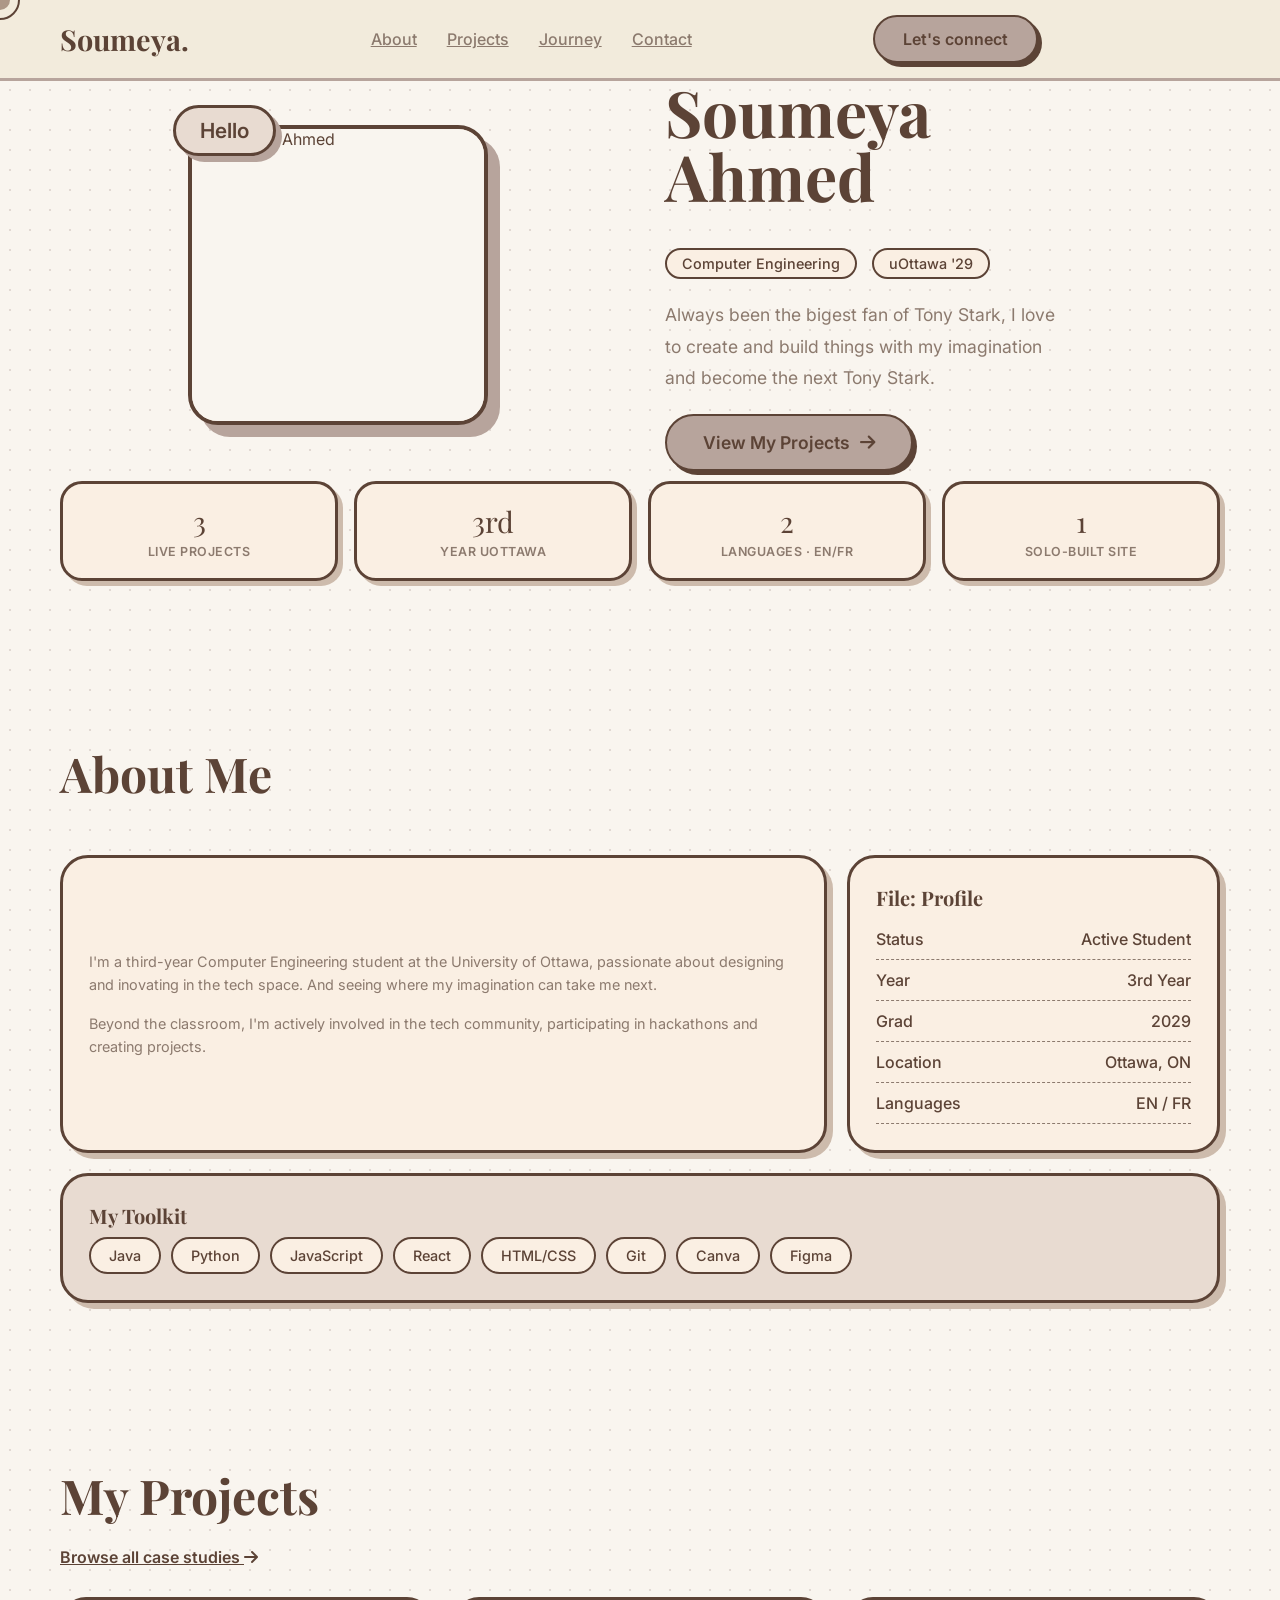
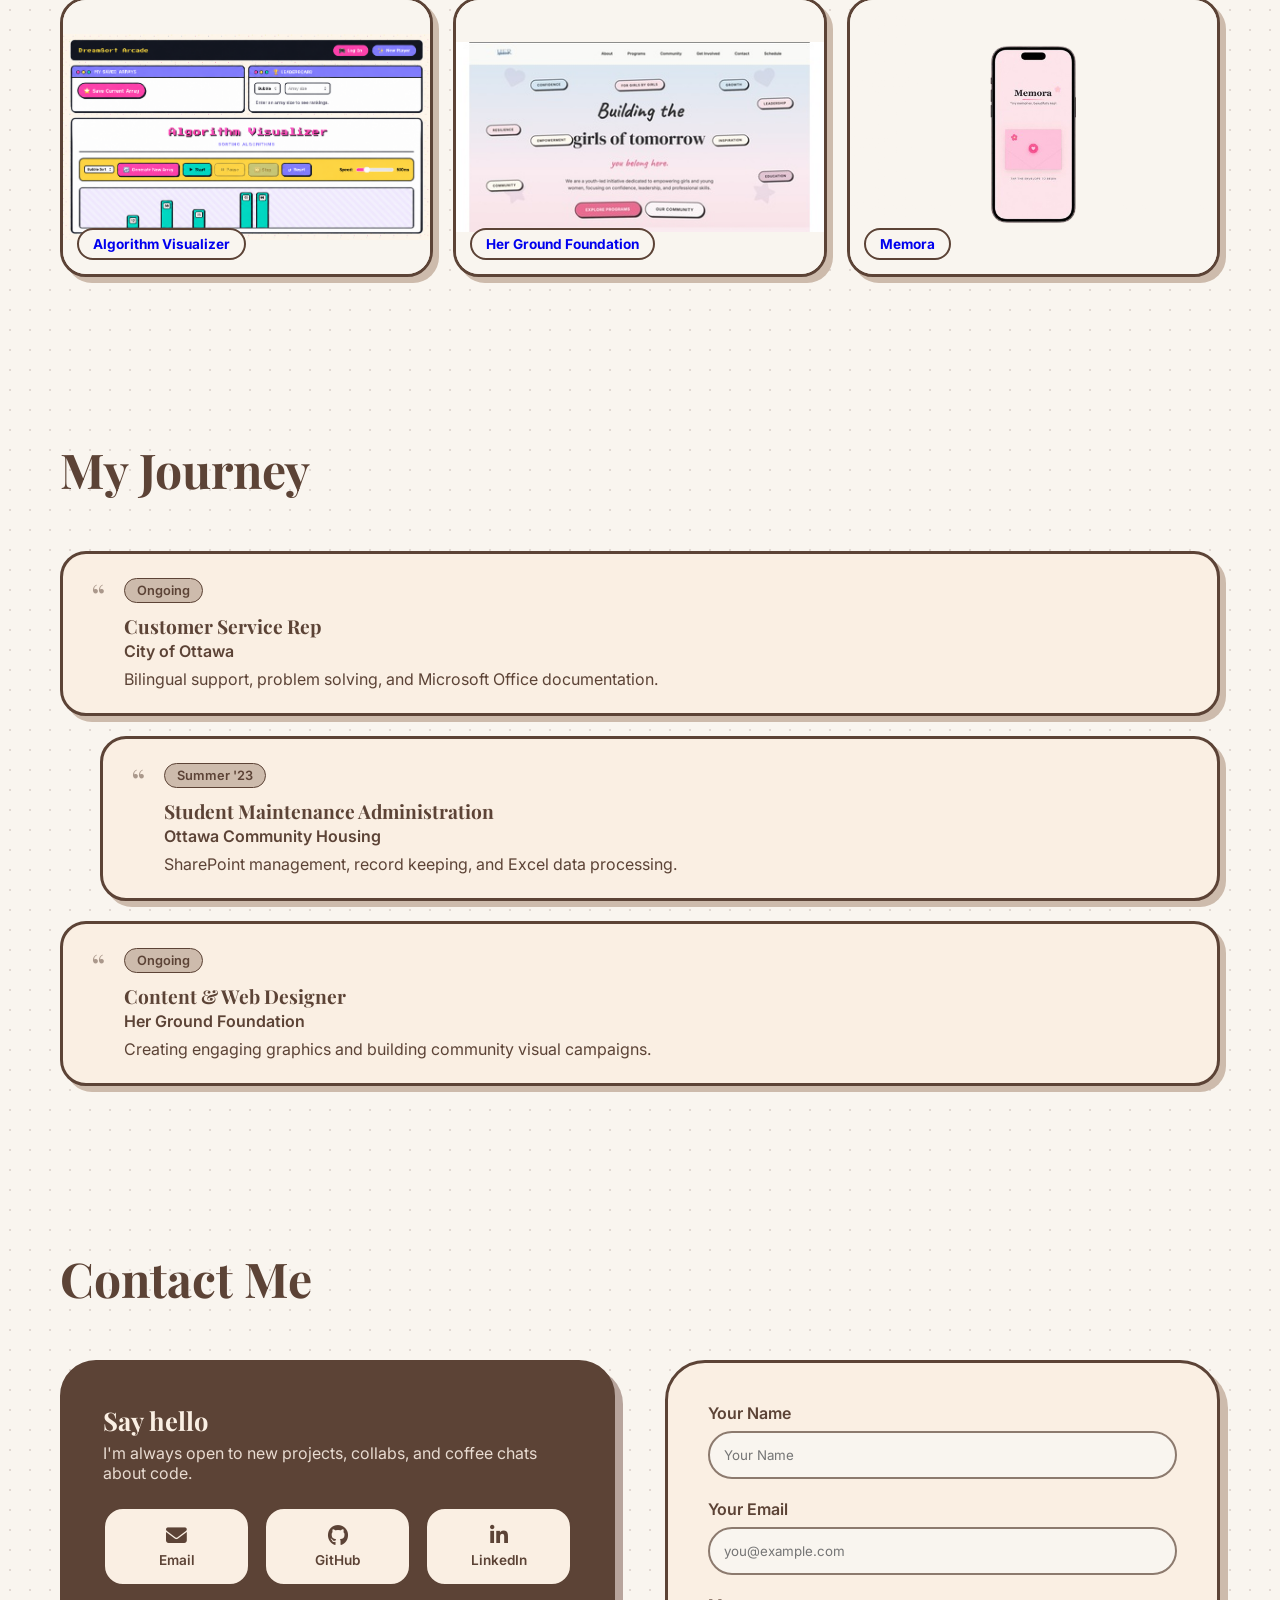
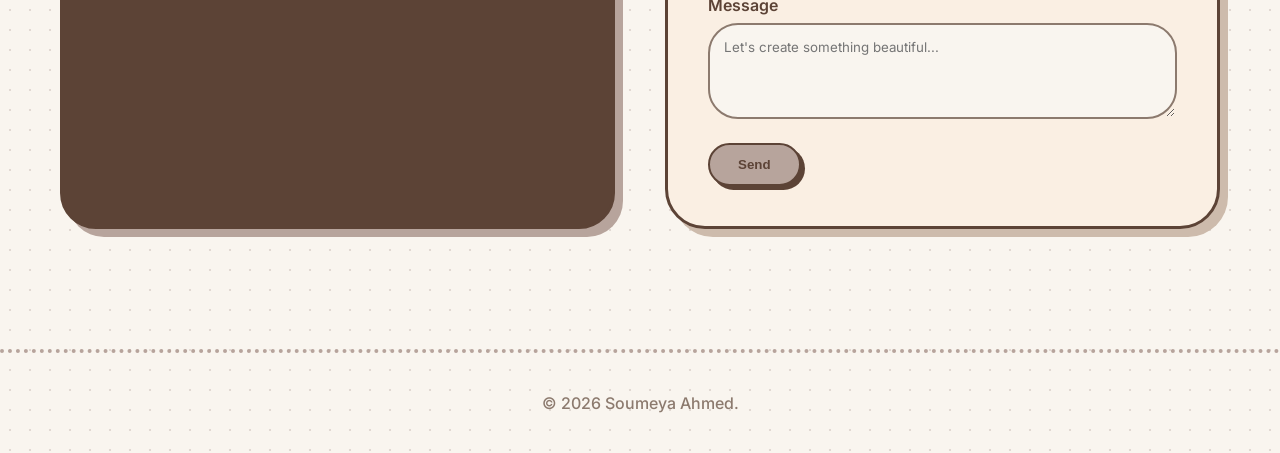
==== index.html @ 25a1d8db "Rewrote the hero description and about me section to better reflect my personality and interests. Re" ====
<!DOCTYPE html>
<html lang="en">
<head>
    <meta charset="UTF-8">
    <meta name="viewport" content="width=device-width, initial-scale=1.0">
    <title>Soumeya Ahmed | Computer Engineering</title>
    <link rel="stylesheet" href="style.css">
    <link rel="stylesheet" href="https://cdnjs.cloudflare.com/ajax/libs/font-awesome/6.4.0/css/all.min.css">
    <link href="https://fonts.googleapis.com/css2?family=Playfair+Display:ital,wght@0,400;0,700;1,400&family=Inter:wght@300;400;500;600;700&display=swap" rel="stylesheet">
</head>
<body>

    <!-- Custom Cursor -->
    <div class="cursor"></div>
    <div class="cursor-trail"></div>

    <!-- Navigation (Looks like a folder tab) -->
    <nav class="nav">
        <div class="nav-container">
            <a href="index.html" style="text-decoration:none;">
                <div class="nav-logo">
                    <span class="logo-text">Soumeya.</span>
                </div>
            </a>
            <div class="nav-links" id="navLinks">
                <a href="#about" class="nav-link">About</a>
                <a href="#projects" class="nav-link">Projects</a>
                <a href="#experience" class="nav-link">Journey</a>
                <a href="#contact" class="nav-link">Contact</a>
            </div>
            <div class="nav-cta">
                <a href="#contact" class="btn-aesthetic"> Let's connect</a>
            </div>
            <div class="nav-toggle" id="navToggle">
                <span></span><span></span><span></span>
            </div>
        </div>
    </nav>

    <!-- ========== HERO SECTION (Scrapbook Cover) ========== -->
    <section id="hero" class="section hero-section">

        <div class="hero-container">
            <div class="hero-visual">
                <div class="hero-avatar-wrapper">
                    <!-- The "Hello" tab, now styled exactly like the other badges -->
                    <div class="sticker main-tab">Hello</div>
                    
                    <!-- The Main Box -->
                    <div class="hero-avatar">
                        <div class="avatar-inner">
                            <img src="profile2.jpg" alt="Soumeya Ahmed" class="profile-img">
                        </div>
                    </div>
                </div>
            </div>
            
            <div class="hero-content">
                <h1 class="hero-title">
                    <span class="hero-name">Soumeya<br>Ahmed</span>
                </h1>
                <div class="tag-line">
                    <span class="tag-pill">Computer Engineering</span>
                    <span class="tag-pill">uOttawa '29</span>
                </div>
                <p class="hero-description">
                 Always been the bigest fan of Tony Stark, I love to create and build things with my imagination and become the next Tony Stark.
                </p>
                <div class="hero-actions">
                    <a href="#projects" class="btn-aesthetic btn-large">View My Projects <i class="fas fa-arrow-right"></i></a>
                </div>
            </div>
        </div>

        <div class="bento-stats-bar">
            <div class="bento-stat"><span class="num">3</span><span class="label">Live Projects</span></div>
            <div class="bento-stat"><span class="num">3rd</span><span class="label">Year uOttawa</span></div>
            <div class="bento-stat"><span class="num">2</span><span class="label">Languages · EN/FR</span></div>
            <div class="bento-stat"><span class="num">1</span><span class="label">Solo-Built Site</span></div>
        </div>
    </section>

    <!-- ========== ABOUT SECTION ========== -->
    <section id="about-detail" class="section about-section">
        <div class="container">
            <div class="section-header">
                <h2 class="section-title">About Me</h2>
            </div>
            
            <div class="bento-grid">
                <div class="bento-tile bento-span-4 bento-row-2">
                    <p style="margin-bottom:16px;">
                        I'm a third-year Computer Engineering student at the University of Ottawa,
                        passionate about designing and inovating in the tech space. 
                        And seeing where my imagination can take me next.
                    </p>
                    <p>
                        Beyond the classroom, I'm actively involved in the tech community, participating in hackathons
                        and creating projects.
                    </p>
                </div>

                <div class="bento-tile bento-span-2 bento-row-2">
                    <h4>File: Profile</h4>
                    <div class="card-row" style="border-bottom:1px dashed var(--text-light);"><span>Status</span><span>Active Student</span></div>
                    <div class="card-row" style="border-bottom:1px dashed var(--text-light);"><span>Year</span><span>3rd Year</span></div>
                    <div class="card-row" style="border-bottom:1px dashed var(--text-light);"><span>Grad</span><span>2029</span></div>
                    <div class="card-row" style="border-bottom:1px dashed var(--text-light);"><span>Location</span><span>Ottawa, ON</span></div>
                    <div class="card-row"><span>Languages</span><span>EN / FR</span></div>
                </div>

                <div class="bento-tile tone-latte bento-span-6">
                    <h4> My Toolkit</h4>
                    <div class="skill-tags">
                        <span>Java</span><span>Python</span><span>JavaScript</span>
                        <span>React</span><span>HTML/CSS</span><span>Git</span>
                        <span>Canva</span><span>Figma</span>
                    </div>
                </div>
            </div>
        </div>
    </section>

    <!-- ========== PROJECTS SECTION ========== -->
<section id="projects" class="section projects-section">
    <div class="container">
        <div class="section-header">
            <h2 class="section-title">My Projects</h2>
        </div>
        <p style="margin: -30px 0 30px; color: var(--text-light);">
            <a href="project.html" style="color: var(--dark-pink); font-weight: 600;">Browse all case studies <i class="fas fa-arrow-right"></i></a>
        </p>

        <!-- ALL PROJECT CARDS ARE NOW UNIFORM - no need for different span classes -->
        <div class="bento-grid">
            <a href="Project1.html" class="bento-photo">
                <img src="projects/algo-3.jpg" alt="Algorithm Visualizer" onerror="this.style.display='none'; this.parentElement.querySelector('.bento-photo-fallback').style.display='flex';">
                <div class="bento-photo-fallback" style="display:none;"><i class="fas fa-sort"></i></div>
                <span class="bento-photo-label">Algorithm Visualizer</span>
            </a>
            <a href="Project2.html" class="bento-photo">
                <img src="projects/herground-3.jpg" alt="Her Ground Foundation" onerror="this.style.display='none'; this.parentElement.querySelector('.bento-photo-fallback').style.display='flex';">
                <div class="bento-photo-fallback" style="display:none;"><i class="fas fa-seedling"></i></div>
                <span class="bento-photo-label">Her Ground Foundation</span>
            </a>
            <a href="Project3.html" class="bento-photo">
                <img src="projects/memora-3.jpg" alt="Memora" onerror="this.style.display='none'; this.parentElement.querySelector('.bento-photo-fallback').style.display='flex';">
                <div class="bento-photo-fallback" style="display:none;"><i class="fas fa-book-open"></i></div>
                <span class="bento-photo-label">Memora</span>
            </a>
        </div>
    </div>
</section>
    <!-- ========== EXPERIENCE SECTION ========== -->
    <section id="experience" class="section experience-section">
        <div class="container">
            <div class="section-header">
                <h2 class="section-title">My Journey</h2>
            </div>
            
            <div class="quote-grid">
                <div class="quote-card">
                    <span class="quote-mark">“</span>
                    <div class="quote-body">
                        <span class="date-badge">Ongoing</span>
                        <h3>Customer Service Rep</h3>
                        <span class="company">City of Ottawa</span>
                        <p>Bilingual support, problem solving, and Microsoft Office documentation.</p>
                    </div>
                </div>
                <div class="quote-card">
                    <span class="quote-mark">“</span>
                    <div class="quote-body">
                        <span class="date-badge">Summer '23</span>
                        <h3>Student Maintenance Administration</h3>
                        <span class="company">Ottawa Community Housing</span>
                        <p>SharePoint management, record keeping, and Excel data processing.</p>
                    </div>
                </div>
                <div class="quote-card">
                    <span class="quote-mark">“</span>
                    <div class="quote-body">
                        <span class="date-badge">Ongoing</span>
                        <h3>Content & Web Designer</h3>
                        <span class="company">Her Ground Foundation</span>
                        <p>Creating engaging graphics and building community visual campaigns.</p>
                    </div>
                </div>
            </div>
        </div>
    </section>

    <!-- ========== CONTACT SECTION ========== -->
    <section id="contact" class="section contact-section">
        <div class="container">
            <div class="section-header">
                <h2 class="section-title">Contact Me</h2>
            </div>
            
            <div class="contact-grid">
                <div class="crew-card">
                    <h3>Say hello </h3>
                    <p>I'm always open to new projects, collabs, and coffee chats about code.</p>
                    <div class="crew-grid">
                        <a href="mailto:soumeya6ahmed@gmail.com" class="crew-tile"><i class="fas fa-envelope"></i> Email</a>
                        <a href="https://github.com/Soumeya0" target="_blank" class="crew-tile"><i class="fab fa-github"></i> GitHub</a>
                        <a href="https://www.linkedin.com/in/soumeya-mohamed-ahmed-2aa940269/" target="_blank" class="crew-tile"><i class="fab fa-linkedin-in"></i> LinkedIn</a>
                    </div>
                </div>
                
                <form class="aesthetic-form" id="contactForm" action="https://formsubmit.co/ajax/soumeya6ahmed@gmail.com" method="POST">
                    <input type="hidden" name="_subject" value="New message from your portfolio site ✿">
                    <input type="hidden" name="_captcha" value="false">
                    <input type="text" name="_honey" style="display:none">
                    <div class="form-group">
                        <label>Your Name</label>
                        <input type="text" name="name" placeholder="Your Name" required>
                    </div>
                    <div class="form-group">
                        <label>Your Email</label>
                        <input type="email" name="email" placeholder="you@example.com" required>
                    </div>
                    <div class="form-group">
                        <label>Message</label>
                        <textarea name="message" rows="4" placeholder="Let's create something beautiful..." required></textarea>
                    </div>
                    <button type="submit" class="btn-aesthetic btn-full">Send</button>
                </form>
            </div>
        </div>
    </section>

    <!-- ========== FOOTER ========== -->
    <footer class="footer">
        <div class="footer-container">
            <p>&copy; 2026 Soumeya Ahmed.</p>
        </div>
    </footer>

    <button class="scroll-top" id="scrollTop"><i class="fas fa-arrow-up"></i></button>
    <script src="script.js"></script>
</body>
</html>
---- style.css ----
/* ========== CSS VARIABLES ========== */
/* Palette: Cream #F9F5EF · Vanilla #FAEFE3 · Latte #E8DBD1 · Mocha #B7A49C · Espresso #5C4336 */
:root {
    --cream: #F9F5EF;
    --vanilla: #FAEFE3;
    --latte: #E8DBD1;
    --clay: #CDBBAC;   /* interpolated tone between latte + mocha, used for a 3rd accent */
    --mocha: #B7A49C;
    --espresso: #5C4336;

    --bg-color: var(--cream);
    --card-bg: var(--vanilla);
    --main-yellow: var(--latte);   /* warm highlight accent */

    --main-pink: var(--mocha);     /* primary accent (shadows / CTAs) */
    --dark-pink: var(--espresso);  /* deep accent / hover / borders */
    --light-purple: var(--clay);   /* secondary accent */
    --text-main: var(--espresso);
    --text-light: #8C7A6E; /* muted espresso for body copy */
    --font-serif: 'Playfair Display', serif;
    --font-sans: 'Inter', sans-serif;
}

* { margin: 0; padding: 0; box-sizing: border-box; }
body {
    font-family: var(--font-sans);
    background: var(--bg-color);
    background-image: radial-gradient(rgba(183, 164, 156, 0.35) 1px, transparent 1px);
    background-size: 20px 20px;
    color: var(--text-main);
    overflow-x: hidden;
    cursor: none;
}

/* ========== CURSOR ========== */
.cursor {
    position: fixed; width: 20px; height: 20px; background: var(--main-pink);
    border-radius: 50%; pointer-events: none; z-index: 9999;
    transform: translate(-50%, -50%); mix-blend-mode: multiply;
    transition: width 0.2s, height 0.2s;
}
.cursor-trail {
    position: fixed; width: 40px; height: 40px; border: 2px solid var(--dark-pink);
    border-radius: 50%; pointer-events: none; z-index: 9998;
    transform: translate(-50%, -50%); transition: 0.15s ease-out;
}
.cursor.hover { width: 40px; height: 40px; background: transparent; border: 2px solid var(--dark-pink); }
.cursor-trail.hover { transform: translate(-50%, -50%) scale(0.5); background: var(--main-pink); border-color: var(--main-pink); }

/* ========== NAVIGATION ========== */
.nav {
    position: fixed; width: 100%; z-index: 1000; padding: 15px 0;
    background: rgba(241, 234, 218, 0.9);
    backdrop-filter: blur(10px);
    border-bottom: 3px solid var(--main-pink);
}
.nav-container { max-width: 1200px; margin: 0 auto; padding: 0 20px; display: flex; justify-content: space-between; align-items: center; }
.nav-logo .logo-text { font-family: var(--font-serif); font-size: 1.8rem; color: var(--text-main); font-weight: 700; }
.nav-links { display: flex; gap: 30px; }
.nav-link { color: var(--text-light); font-weight: 500; transition: 0.3s; position: relative; }
.nav-link:hover { color: var(--dark-pink); transform: translateY(-2px); }
.nav-link.active { color: var(--text-main); border-bottom: 2px solid var(--main-pink); }

/* ========== BUTTONS ========== */
.btn-aesthetic {
    display: inline-flex; align-items: center; gap: 10px;
    background: var(--main-pink); color: var(--text-main);
    padding: 12px 28px; border-radius: 30px; font-weight: 600;
    border: 2px solid var(--text-main);
    box-shadow: 4px 4px 0px var(--text-main);
    transition: all 0.2s ease;
    text-decoration: none;
}
.btn-aesthetic:hover { transform: translate(2px, 2px); box-shadow: 2px 2px 0px var(--text-main); }
.btn-large { padding: 16px 36px; font-size: 1.1rem; }

/* ========== HERO ========== */
.hero { min-height: 90vh; display: flex; align-items: center; padding: 100px 0; position: relative; }

@keyframes floatStar { 0%, 100% { transform: translateY(0) rotate(0deg); } 50% { transform: translateY(-20px) rotate(20deg); } }

.hero-container { max-width: 1200px; margin: 0 auto; padding: 0 20px; display: grid; grid-template-columns: 1fr 1fr; gap: 50px; align-items: center; }

/* ============================================ */
/* ========== HERO VISUAL (FIXED) ============= */
/* ============================================ */
/* ========== HERO VISUAL (TAB STYLED AS BADGE) ========== */
.hero-visual { 
    position: relative; 
    display: flex; 
    justify-content: center; 
    align-items: center; 
    padding: 30px 0;
}

/* The Wrapper */
.hero-avatar-wrapper {
    position: relative;
    width: 300px;
    height: 300px;
    margin: 0 auto;
}

/* The Main Rounded Square Box */
.hero-avatar {
    width: 100%; 
    height: 100%; 
    background: var(--card-bg);
    
    border-radius: 30px; 
    border: 4px solid var(--text-main);
    box-shadow: 12px 12px 0px var(--main-pink); 
    
    display: flex; 
    justify-content: center; 
    align-items: center;
    position: relative;
    z-index: 1; 
    overflow: visible; 
}

/* Inner Gradient Background */
.avatar-inner {
    width: 100%;
    height: 100%;
    background: radial-gradient(circle at 30% 30%, rgba(181, 158, 125, 0.2), rgba(255, 255, 255, 0));
    display: flex;
    align-items: center;
    justify-content: center;
    border-radius: 26px;
}

/* Emoji Style - FIXED: object-fit contain instead of cover */
.profile-img {
    width: 100%;
    height: 100%;
    object-fit: cover;
    border-radius: 26px;
    display: block;
    background: var(--bg-color);
}

/* ============================================ */
/* ===== ALL BADGES (Including Main Tab) ======= */
/* ============================================ */

.sticker {
    position: absolute; 
    background: var(--card-bg);
    border: 3px solid var(--text-main); 
    border-radius: 30px; 
    padding: 5px 14px; 
    font-weight: 600; 
    font-family: var(--font-sans);
    box-shadow: 4px 4px 0px var(--text-main);
    z-index: 2;
    pointer-events: none; 
}

/* Main "Hello" Tab - Same style, but BIGGER */
.main-tab {
    top: -20px; 
    left: -15px; 
    font-size: 1.3rem; /* Bigger font */
    padding: 10px 24px; /* Bigger padding */
    background: var(--main-yellow);
    border: 3px solid var(--text-main);
    box-shadow: 6px 6px 0px var(--main-pink);
    z-index: 3; /* Sits on top */
}

/* Badge 1: Top-Right (Moved here so it doesn't hit the Hello tab) */
.badge-1 { 
    top: 10px; 
    right: -15px; 
    font-size: 0.85rem;
    transform: rotate(8deg); 
    background: var(--vanilla); 
}

/* Badge 2: Bottom-Left */
.badge-2 { 
    bottom: -15px; 
    left: -15px; 
    font-size: 0.85rem;
    transform: rotate(-3deg); 
    background: var(--light-purple); 
}
/* Badge 3: Top-Left */
.badge-3 { 
    top: 70px;
    left: -15px; 
    font-size: 0.85rem;
    transform: rotate(-3deg); 
    background: var(--light-purple); 
}

/* Badge 3: Top-Right corner */
.badge-4 { 
    top: 60px; 
    right: -15px; 
    font-size: 0.85rem;
    transform: rotate(-5deg); 
    background: var(--clay); 
}

/* Badge 4: Bottom-Right */
.badge-5 { 
    bottom: 25px; 
    right: -20px; 
    font-size: 0.85rem;
    transform: rotate(12deg); 
    background: var(--main-yellow); 
}

/* Decorative Sparkle on the bottom edge */
.corner-sticker {
    position: absolute;
    bottom: -10px;
    right: 40px;
    font-size: 2rem;
    color: var(--dark-pink);
    transform: rotate(15deg);
    z-index: 2;
    pointer-events: none;
}

/* ============================================ */
/* ========== END HERO VISUAL ================= */
/* ============================================ */

.hero-content { display: flex; flex-direction: column; gap: 20px; }
.hero-title { font-family: var(--font-serif); font-size: 4rem; line-height: 1; color: var(--text-main); margin-bottom: 20px; }
.tag-line { display: flex; gap: 15px; }
.tag-pill { background: var(--card-bg); border: 2px solid var(--text-main); padding: 5px 15px; border-radius: 20px; font-weight: 500; font-size: 0.9rem; }
.hero-description { font-size: 1.1rem; color: var(--text-light); max-width: 400px; line-height: 1.8; }
.hero-description strong { color: var(--text-main); }

/* ========== SECTION HEADERS ========== */
.section { padding: 80px 0; }
.container { max-width: 1200px; margin: 0 auto; padding: 0 20px; }
.section-header { display: flex; align-items: center; gap: 20px; margin-bottom: 50px; }
.section-title { font-family: var(--font-serif); font-size: 3rem; color: var(--text-main); }
.washi-tape {
    width: 80px; height: 20px;
    background: repeating-linear-gradient(45deg, var(--main-pink), var(--main-pink) 10px, var(--light-purple) 10px, var(--light-purple) 20px);
    opacity: 0.8; transform: rotate(-5deg); border-radius: 4px;
}

/* ========== ABOUT ========== */
.about-grid { display: grid; grid-template-columns: 2fr 1fr; gap: 50px; }
.about-text p { font-size: 1.05rem; color: var(--text-light); line-height: 1.8; margin-bottom: 20px; }
.skill-set { margin-top: 30px; }
.skill-set h4 { font-family: var(--font-serif); font-size: 1.5rem; margin-bottom: 15px; }
.skill-tags { display: flex; flex-wrap: wrap; gap: 10px; }
.skill-tags span { background: var(--card-bg); border: 2px solid var(--text-main); padding: 8px 18px; border-radius: 30px; font-weight: 500; font-size: 0.9rem; }

/* Sticky Note Card */
.about-card { position: relative; }
.sticky-note {
    background: var(--vanilla); border: 3px solid var(--text-main);
    padding: 30px; border-radius: 0 0 20px 20px;
    transform: rotate(-3deg); box-shadow: 8px 8px 0px var(--main-pink);
}
.sticky-note h3 { font-family: var(--font-serif); margin-bottom: 20px; }
.card-row { display: flex; justify-content: space-between; padding: 10px 0; border-bottom: 1px dashed var(--text-light); font-weight: 500; }
.card-row span:last-child { color: var(--text-main); }
.pin-icon { position: absolute; top: -15px; right: 20px; font-size: 2rem; transform: rotate(15deg); }

/* ========== PROJECTS ========== */
.projects-grid { display: grid; grid-template-columns: repeat(auto-fill, minmax(280px, 1fr)); gap: 30px; }
.project-card {
    background: var(--card-bg); border: 3px solid var(--text-main);
    border-radius: 30px; padding: 25px;
    box-shadow: 6px 6px 0px var(--light-purple);
    transition: all 0.3s ease; position: relative;
}
.project-card:hover { transform: translateY(-5px); box-shadow: 10px 10px 0px var(--main-pink); }
.project-top { display: flex; justify-content: space-between; align-items: center; margin-bottom: 10px; }
.project-tag { background: var(--bg-color); padding: 4px 12px; border-radius: 20px; font-size: 0.8rem; font-weight: 600; border: 1px solid var(--text-main); }
.menu-dots { color: var(--text-light); cursor: pointer; }
.project-card h3 { font-family: var(--font-serif); font-size: 1.5rem; margin-bottom: 10px; }
.project-card p { color: var(--text-light); font-size: 0.95rem; line-height: 1.6; margin-bottom: 20px; }
.project-bullets { list-style: none; padding: 0; margin: 0 0 20px 0; display: flex; flex-direction: column; gap: 8px; }
.project-bullets li { position: relative; padding-left: 18px; color: var(--text-light); font-size: 0.9rem; line-height: 1.5; }
.project-bullets li::before { content: "●"; position: absolute; left: 0; color: var(--dark-pink); opacity: 0.9; }
.project-links { display: flex; gap: 20px; }
.project-links a { color: var(--text-main); font-weight: 600; font-size: 0.9rem; transition: 0.3s; display: flex; align-items: center; gap: 8px; }
.project-links a:hover { color: var(--dark-pink); }

.project-sticker {
    position: absolute; bottom: -15px; right: -15px;
    background: var(--main-pink); font-size: 1.5rem;
    padding: 10px; border-radius: 50%;
    box-shadow: 4px 4px 0px var(--text-main);
    transform: rotate(15deg);
}
/* ========== PROJECT DEMO IMAGES - FIXED: contain instead of cover ========== */
.project-demo {
    max-width: 100%;
    height: auto;
    display: block;
    border-radius: 8px;
    border: 2px solid var(--text-main);
    transition: transform 0.3s ease;
    object-fit: contain;
    background: var(--bg-color);
}

.project-demo:hover {
    transform: scale(1.02);
}

/* Make project links container flexible */
.project-links {
    display: flex;
    flex-wrap: wrap;
    gap: 10px;
    align-items: center;
}

/* Style the image links */
.project-links a img.project-demo {
    max-height: 150px;
    width: auto;
    object-fit: contain;
}

/* For smaller screens */
@media (max-width: 768px) {
    .project-demo {
        max-height: 120px;
        width: 100%;
        object-fit: contain;
    }
    
    .project-links {
        gap: 8px;
    }
    
    .project-links a {
        flex: 1 1 auto;
        min-width: 80px;
    }
}

/* For very small screens */
@media (max-width: 480px) {
    .project-demo {
        max-height: 100px;
        width: 100%;
        object-fit: contain;
    }
}

/* ========== EXPERIENCE ========== */
.experience-grid { display: grid; grid-template-columns: repeat(3, 1fr); gap: 30px; }
.experience-item {
    background: var(--card-bg); padding: 30px;
    border: 3px solid var(--text-main);
    border-radius: 30px; box-shadow: 6px 6px 0px var(--light-purple);
    transition: 0.3s;
}
.experience-item:hover { transform: translateY(-5px); }
.date-badge { background: var(--light-purple); padding: 4px 12px; border-radius: 20px; font-size: 0.8rem; font-weight: 600; display: inline-block; margin-bottom: 10px; border: 1px solid var(--text-main); }
.experience-item h3 { font-family: var(--font-serif); font-size: 1.3rem; margin-bottom: 5px; }
.company { color: var(--dark-pink); font-weight: 600; display: block; margin-bottom: 10px; }
.experience-item p { color: var(--text-light); font-size: 0.95rem; line-height: 1.6; }

/* ========== CONTACT ========== */
.contact-grid { display: grid; grid-template-columns: 1fr 1fr; gap: 50px; }
.contact-card {
    background: var(--card-bg); border: 3px solid var(--text-main);
    border-radius: 40px; padding: 40px;
    box-shadow: 8px 8px 0px var(--main-pink);
    display: flex; flex-direction: column; justify-content: center; position: relative;
}
.contact-links { display: flex; flex-direction: column; gap: 20px; }
.contact-links a {
    display: flex; align-items: center; gap: 15px;
    font-size: 1.2rem; font-weight: 600; color: var(--text-main);
    padding: 15px 20px; border-radius: 20px; background: var(--bg-color);
    border: 2px solid var(--text-main); transition: 0.3s;
}
.contact-links a:hover { background: var(--main-pink); transform: translateX(10px); }
.contact-sticker { bottom: -20px; left: -20px; font-size: 2rem; }

/* Aesthetic Form */
.aesthetic-form { background: var(--card-bg); padding: 40px; border-radius: 40px; border: 3px solid var(--text-main); box-shadow: 8px 8px 0px var(--light-purple); }
.form-group { margin-bottom: 20px; }
.form-group label { display: block; font-weight: 600; margin-bottom: 8px; color: var(--text-main); }
.form-group input, .form-group textarea {
    width: 100%; padding: 14px; border-radius: 30px;
    border: 2px solid var(--text-light); background: var(--bg-color);
    font-family: var(--font-sans); transition: 0.3s;
}
.form-group input:focus, .form-group textarea:focus { outline: none; border-color: var(--dark-pink); background: #fff; }

/* ========== FOOTER ========== */
.footer { padding: 40px 0; text-align: center; border-top: 4px dotted var(--main-pink); margin-top: 40px; }
.footer p { font-weight: 500; color: var(--text-light); }

/* ========== SCROLL TOP ========== */
.scroll-top {
    position: fixed; bottom: 30px; right: 30px;
    width: 50px; height: 50px; border-radius: 30px;
    background: var(--main-pink); color: var(--text-main);
    border: 3px solid var(--text-main);
    box-shadow: 4px 4px 0px var(--text-main);
    cursor: pointer; transition: 0.3s;
    opacity: 0; transform: translateY(20px); pointer-events: none; z-index: 100;
}
.scroll-top.visible { opacity: 1; transform: translateY(0); pointer-events: auto; }
.scroll-top:hover { transform: translateY(-5px); }

/* ========== PROJECTS LISTING PAGE ========== */
.filter-tabs { display: flex; gap: 12px; justify-content: center; flex-wrap: wrap; margin-top: 10px; margin-bottom: 55px; }
.filter-tab {
    background: var(--card-bg); border: 2px solid var(--text-main);
    padding: 8px 20px; border-radius: 30px; font-weight: 600; font-size: 0.85rem;
    cursor: pointer; transition: 0.2s; color: var(--text-light);
    letter-spacing: 0.3px;
}
.filter-tab.active, .filter-tab:hover { background: var(--main-pink); color: var(--text-main); box-shadow: 3px 3px 0px var(--text-main); }

.project-list { display: flex; flex-direction: column; gap: 25px; }
.project-row {
    display: flex; align-items: center; gap: 30px;
    background: var(--card-bg); border: 3px solid var(--text-main);
    border-radius: 30px; padding: 30px 35px;
    box-shadow: 6px 6px 0px var(--light-purple);
    text-decoration: none; color: var(--text-main);
    transition: all 0.3s ease;
}
.project-row:hover { transform: translate(-4px, -4px); box-shadow: 10px 10px 0px var(--main-pink); }
.project-row-number { font-family: var(--font-serif); font-size: 2.2rem; color: var(--dark-pink); opacity: 0.55; min-width: 55px; }
.project-row-main { flex: 1; display: flex; flex-direction: column; gap: 10px; min-width: 0; }
.project-row-title { font-family: var(--font-serif); font-size: 1.6rem; }
.project-row-desc { color: var(--text-light); font-size: 0.95rem; line-height: 1.6; max-width: 600px; }
.project-row-tags { display: flex; flex-wrap: wrap; gap: 8px; }
.project-row-tags span { background: var(--bg-color); border: 1px solid var(--text-main); padding: 4px 12px; border-radius: 20px; font-size: 0.75rem; font-weight: 600; }
.project-row-cta { display: flex; align-items: center; gap: 8px; font-weight: 700; white-space: nowrap; }
.project-row-cta i { transition: transform 0.3s; }
.project-row:hover .project-row-cta i { transform: translate(4px, -4px); }
.project-row.is-hidden { display: none; }

@media (max-width: 700px) {
    .project-row { flex-direction: column; align-items: flex-start; gap: 15px; }
    .project-row-number { font-size: 1.6rem; }
}

/* ========== SINGLE PROJECT PAGE ========== */
.breadcrumb { color: var(--text-light); font-size: 0.9rem; margin-bottom: 20px; }
.breadcrumb a { color: var(--text-light); font-weight: 600; text-decoration: none; }
.breadcrumb a:hover { color: var(--dark-pink); }
.project-number-tag { font-family: var(--font-serif); color: var(--dark-pink); font-size: 1rem; font-weight: 700; letter-spacing: 1px; display: block; margin-bottom: 8px; }

.project-nav-footer {
    display: flex; justify-content: space-between; align-items: center; flex-wrap: wrap; gap: 20px;
    max-width: 1200px; margin: 60px auto 0; padding: 30px 20px 0;
    border-top: 3px dashed var(--main-pink);
}
.project-nav-link { display: flex; flex-direction: column; gap: 4px; color: var(--text-main); text-decoration: none; }
.project-nav-link .label { font-size: 0.75rem; color: var(--text-light); font-weight: 600; text-transform: uppercase; letter-spacing: 1px; }
.project-nav-link .title { font-family: var(--font-serif); font-size: 1.2rem; }
.project-nav-link.next { text-align: right; align-items: flex-end; }
.project-nav-link:hover .title { color: var(--dark-pink); }

/* ========== RESPONSIVE ========== */
@media (max-width: 900px) {
    .hero-container { grid-template-columns: 1fr; text-align: center; }
    .hero-content { align-items: center; }
    .hero-avatar-wrapper { width: 250px; height: 250px; }
    .avatar-emoji { font-size: 5.5rem; }
    .about-grid, .contact-grid { grid-template-columns: 1fr; }
    .experience-grid { grid-template-columns: 1fr; }
    .nav-links { display: none; flex-direction: column; background: var(--bg-color); padding: 20px; border: 3px solid var(--text-main); position: absolute; top: 100%; left: 0; width: 100%; }
    .nav-links.open { display: flex; }
    .nav-toggle { display: flex; flex-direction: column; gap: 5px; cursor: pointer; }
    .nav-toggle span { width: 25px; height: 3px; background: var(--text-main); }
}
/* ========== PROJECT STACK (sticky, scaling cards) ========== */
.project-stack { display: flex; flex-direction: column; }

.project-stack-row {
    position: relative;
    height: 85vh;
    display: flex;
    align-items: flex-start;
    justify-content: center;
}
.project-stack-row.is-hidden { display: none; }

.project-stack-card {
    position: sticky;
    width: 100%;
    background: var(--card-bg);
    border: 3px solid var(--text-main);
    border-radius: 40px;
    padding: 30px 35px;
    box-shadow: 8px 8px 0px var(--light-purple);
    transition: box-shadow 0.3s ease;
    will-change: transform;
}
.project-stack-row:nth-child(1) .project-stack-card { top: 110px; }
.project-stack-row:nth-child(2) .project-stack-card { top: 138px; }
.project-stack-row:nth-child(3) .project-stack-card { top: 166px; }
.project-stack-row:nth-child(4) .project-stack-card { top: 194px; }

.project-stack-card:hover { box-shadow: 12px 12px 0px var(--main-pink); }

.project-stack-header {
    display: flex;
    flex-wrap: wrap;
    align-items: center;
    justify-content: space-between;
    gap: 20px;
    margin-bottom: 25px;
}
.project-stack-heading { display: flex; align-items: center; gap: 20px; }
.project-stack-number {
    font-family: var(--font-serif);
    font-weight: 700;
    font-size: clamp(2.2rem, 6vw, 4rem);
    color: var(--dark-pink);
    opacity: 0.6;
    line-height: 1;
}
.project-stack-category {
    text-transform: uppercase;
    letter-spacing: 1.5px;
    font-size: 0.8rem;
    font-weight: 700;
    color: var(--dark-pink);
    margin-bottom: 6px;
}
.project-stack-title {
    font-family: var(--font-serif);
    font-size: clamp(1.4rem, 3vw, 2rem);
    color: var(--text-main);
}

.project-stack-actions { display: flex; gap: 12px; flex-wrap: wrap; }
.btn-small { padding: 8px 18px; font-size: 0.8rem; box-shadow: 3px 3px 0px var(--text-main); }
.btn-small:hover { box-shadow: 1px 1px 0px var(--text-main); }

.project-stack-case {
    display: inline-flex;
    align-items: center;
    gap: 8px;
    padding: 8px 18px;
    border-radius: 30px;
    font-weight: 600;
    font-size: 0.8rem;
    border: 2px solid var(--text-main);
    color: var(--text-main);
    text-decoration: none;
    background: var(--bg-color);
    transition: 0.2s ease;
}
.project-stack-case:hover { background: var(--main-yellow); transform: translate(2px, 2px); }
.project-stack-case i { transition: transform 0.3s; }
.project-stack-case:hover i { transform: translate(3px, -3px); }

/* ============================================ */
/* ========== UNIFIED PROJECT STACK IMAGES ===== */
/* ============================================ */
.project-stack-images {
    display: flex;
    gap: 16px;
    text-decoration: none;
    width: 100%;
    min-height: 280px;
}

.project-stack-col-left {
    display: flex;
    flex-direction: column;
    gap: 16px;
    width: 38%;
    flex-shrink: 0;
}

.project-stack-col-right {
    width: 62%;
    flex-shrink: 0;
}

/* UNIFIED IMAGE CONTAINER DIMENSIONS - ALL ROWS FOLLOW THIS */
.project-stack-img {
    position: relative;
    overflow: hidden;
    border: 3px solid var(--text-main);
    border-radius: 30px;
    display: flex;
    align-items: center;
    justify-content: center;
    background: var(--bg-color);
    width: 100%;
}

/* STANDARDIZED HEIGHTS FOR ALL PROJECTS */
.project-stack-img-tall {
    height: clamp(140px, 18vw, 230px);
    min-height: 140px;
}

.project-stack-img-short {
    height: clamp(180px, 24vw, 300px);
    min-height: 180px;
}

.project-stack-img-full {
    height: 100%;
    min-height: clamp(340px, 44vw, 560px);
}

/* ALL IMAGES USE THE SAME RULES */
.project-stack-img img {
    width: 100%;
    height: 100%;
    object-fit: contain;
    object-position: center;
    position: relative;
    z-index: 1;
    background: var(--bg-color);
    display: block;
}

.project-stack-placeholder-icon {
    position: absolute;
    font-size: 2.4rem;
    color: var(--text-main);
    opacity: 0.35;
    z-index: 0;
}

/* ============================================ */
/* ========== MEMORA OVERRIDES - FIXED ========= */
/* ============================================ */
/* Force Memora to use the SAME column widths */
.project-stack-row[data-category="swiftui"] .project-stack-col-left {
    width: 38% !important;
}

.project-stack-row[data-category="swiftui"] .project-stack-col-right {
    width: 62% !important;
}

/* ALL Memora images use the SAME heights as others */
.project-stack-row[data-category="swiftui"] .project-stack-img-tall {
    height: clamp(140px, 18vw, 230px) !important;
    min-height: 140px !important;
    aspect-ratio: auto !important;
}

.project-stack-row[data-category="swiftui"] .project-stack-img-short {
    height: clamp(180px, 24vw, 300px) !important;
    min-height: 180px !important;
    aspect-ratio: auto !important;
}

/* CRITICAL FIX: Memora full-size image (right column) */
.project-stack-row[data-category="swiftui"] .project-stack-img-full {
    height: 100% !important;
    min-height: clamp(340px, 44vw, 560px) !important;
    aspect-ratio: auto !important;
}

/* ALL Memora images use contain */
.project-stack-row[data-category="swiftui"] .project-stack-img img {
    object-fit: contain !important;
    object-position: center !important;
}

/* ACCENT BACKGROUNDS */
.accent-pink { background: repeating-linear-gradient(45deg, var(--main-pink), var(--main-pink) 12px, var(--card-bg) 12px, var(--card-bg) 24px); }
.accent-purple { background: repeating-linear-gradient(45deg, var(--light-purple), var(--light-purple) 12px, var(--card-bg) 12px, var(--card-bg) 24px); }
.accent-yellow { background: repeating-linear-gradient(45deg, var(--main-yellow), var(--main-yellow) 12px, var(--card-bg) 12px, var(--card-bg) 24px); }

/* ============================================ */
/* ========== RESPONSIVE ====================== */
/* ============================================ */
@media (max-width: 900px) {
    .project-stack-row {
        height: auto;
        margin-bottom: 40px;
    }
    
    .project-stack-card {
        position: static !important;
        box-shadow: 6px 6px 0px var(--light-purple) !important;
        transform: none !important;
    }
    
    .project-stack-images {
        flex-direction: column;
        min-height: auto;
    }
    
    .project-stack-col-left,
    .project-stack-col-right {
        width: 100% !important;
        flex-shrink: 1;
    }
    
    .project-stack-img-tall {
        height: 180px;
        min-height: 120px;
    }
    
    .project-stack-img-short {
        height: 200px;
        min-height: 150px;
    }
    
    .project-stack-img-full {
        min-height: 280px;
    }
    
    /* Memora follows the same mobile rules */
    .project-stack-row[data-category="swiftui"] .project-stack-img-tall {
        height: 180px !important;
        min-height: 120px !important;
    }
    
    .project-stack-row[data-category="swiftui"] .project-stack-img-short {
        height: 200px !important;
        min-height: 150px !important;
    }
    
    .project-stack-row[data-category="swiftui"] .project-stack-img-full {
        min-height: 280px !important;
        height: auto !important;
    }
}

@media (max-width: 560px) {
    .project-stack-img-tall {
        height: 150px;
        min-height: 100px;
    }
    
    .project-stack-img-short {
        height: 170px;
        min-height: 120px;
    }
    
    .project-stack-img-full {
        min-height: 220px;
    }
    
    .project-stack-row[data-category="swiftui"] .project-stack-img-tall {
        height: 150px !important;
        min-height: 100px !important;
    }
    
    .project-stack-row[data-category="swiftui"] .project-stack-img-short {
        height: 170px !important;
        min-height: 120px !important;
    }
    
    .project-stack-row[data-category="swiftui"] .project-stack-img-full {
        height: clamp(340px, 44vw, 560px) !important;  /* Fixed height */
        min-height: clamp(340px, 44vw, 560px) !important;
        aspect-ratio: auto !important;
    }
}

/* ============================================ */
/* ========== BENTO LAYOUT SYSTEM ============= */
/* ============================================ */

/* ---- Quick-stats bar under the hero ---- */
.bento-stats-bar {
    max-width: 1200px; margin: 10px auto 0; padding: 0 20px;
    display: grid; grid-template-columns: repeat(4, 1fr); gap: 16px;
}
.bento-stat {
    background: var(--card-bg); border: 3px solid var(--text-main);
    border-radius: 22px; padding: 18px 16px; text-align: center;
    box-shadow: 5px 5px 0px var(--light-purple);
}
.bento-stat .num { font-family: var(--font-serif); font-size: 1.8rem; color: var(--dark-pink); display: block; }
.bento-stat .label { font-size: 0.78rem; letter-spacing: 0.5px; text-transform: uppercase; color: var(--text-light); font-weight: 600; }

/* ---- Generic bento grid ---- */
.bento-grid {
    display: grid;
    grid-template-columns: repeat(6, 1fr);
    grid-auto-rows: minmax(90px, auto);
    grid-auto-flow: dense;
    gap: 20px;
}
.bento-tile {
    background: var(--card-bg); border: 3px solid var(--text-main);
    border-radius: 28px; padding: 26px;
    box-shadow: 6px 6px 0px var(--light-purple);
    transition: transform 0.25s ease, box-shadow 0.25s ease;
    position: relative; overflow: hidden;
    display: flex; flex-direction: column; justify-content: center;
}
.bento-tile:hover { transform: translateY(-4px); box-shadow: 9px 9px 0px var(--main-pink); }
.bento-tile h4 { font-family: var(--font-serif); font-size: 1.25rem; margin-bottom: 8px; }
.bento-tile p { color: var(--text-light); font-size: 0.9rem; line-height: 1.6; }
.bento-tile.accent { background: var(--dark-pink); color: var(--vanilla); }
.bento-tile.accent p, .bento-tile.accent .label { color: var(--latte); }
.bento-tile.tone-latte { background: var(--main-yellow); }
.bento-tile.tone-mocha { background: var(--mocha); color: var(--vanilla); }
.bento-tile.tone-mocha p { color: var(--vanilla); }

/* span helpers */
.bento-span-2 { grid-column: span 2; }
.bento-span-3 { grid-column: span 3; }
.bento-span-4 { grid-column: span 4; }
.bento-span-6 { grid-column: span 6; }
.bento-row-2  { grid-row: span 2; }

/* ---- Project photo bento (image tiles w/ overlay label) - ALL UNIFORM ---- */
.bento-photo {
    position: relative;
    border: 3px solid var(--text-main);
    border-radius: 26px;
    overflow: hidden;
    text-decoration: none;
    display: block;
    box-shadow: 6px 6px 0px var(--light-purple);
    transition: transform 0.25s ease, box-shadow 0.25s ease;
    /* FORCE ALL PROJECT CARDS TO BE THE SAME SIZE */
    grid-column: span 2 !important;
    grid-row: span 2 !important;
    height: 280px;
    width: 100%;
    background: var(--bg-color);
}
.bento-photo:hover {
    transform: translateY(-4px);
    box-shadow: 9px 9px 0px var(--main-pink);
}
/* ========== BENTO PHOTO IMAGES - FIXED: contain instead of cover ========== */
.bento-photo img {
    width: 100%;
    height: 100%;
    object-fit: contain;
    display: block;
    position: absolute;
    inset: 0;
    background: var(--bg-color);
}
.bento-photo-label {
    position: absolute;
    left: 14px;
    bottom: 14px;
    z-index: 2;
    background: var(--cream);
    border: 2px solid var(--text-main);
    padding: 6px 14px;
    border-radius: 20px;
    font-weight: 700;
    font-size: 0.85rem;
}
.bento-photo-fallback {
    width: 100%;
    height: 100%;
    min-height: 100px;
    display: flex;
    align-items: center;
    justify-content: center;
    font-size: 2rem;
    color: var(--text-main);
    opacity: 0.4;
}

/* ---- Testimonial / journey bubble cards ---- */
.quote-grid { display: flex; flex-direction: column; gap: 20px; }
.quote-card {
    background: var(--card-bg); border: 3px solid var(--text-main);
    border-radius: 26px; padding: 24px 28px;
    box-shadow: 6px 6px 0px var(--light-purple);
    display: flex; gap: 18px; align-items: flex-start;
    transition: 0.25s ease;
}
.quote-card:hover { transform: translateX(6px); box-shadow: 9px 9px 0px var(--main-pink); }
.quote-card .quote-mark { font-family: var(--font-serif); font-size: 2.2rem; color: var(--dark-pink); opacity: 0.5; line-height: 1; }
.quote-card .quote-body h3 { font-family: var(--font-serif); font-size: 1.2rem; margin-bottom: 2px; }
.quote-card .quote-body .company { display: inline-block; margin-bottom: 8px; }
.quote-card:nth-child(2) { margin-left: 40px; }
.quote-card:nth-child(3) { margin-left: 0; }

/* ---- Contact / "join the crew" bento ---- */
.crew-card {
    background: var(--dark-pink); color: var(--vanilla);
    border: 3px solid var(--text-main); border-radius: 36px;
    padding: 40px; box-shadow: 8px 8px 0px var(--main-pink);
}
.crew-card h3 { font-family: var(--font-serif); font-size: 1.6rem; color: var(--vanilla); margin-bottom: 6px; }
.crew-card > p { color: var(--latte); margin-bottom: 24px; }
.crew-grid { display: grid; grid-template-columns: repeat(3, 1fr); gap: 14px; }
.crew-tile {
    background: var(--vanilla); color: var(--text-main);
    border: 2px solid var(--text-main); border-radius: 20px;
    padding: 16px; text-align: center; text-decoration: none;
    display: flex; flex-direction: column; align-items: center; gap: 6px;
    font-weight: 600; font-size: 0.85rem; transition: 0.2s ease;
}
.crew-tile i { font-size: 1.3rem; color: var(--dark-pink); }
.crew-tile:hover { background: var(--main-yellow); transform: translateY(-3px); }

@media (max-width: 900px) {
    .bento-stats-bar { grid-template-columns: repeat(2, 1fr); }
    .bento-grid { grid-template-columns: repeat(2, 1fr); }
    .bento-span-2, .bento-span-3, .bento-span-4, .bento-span-6 { grid-column: span 2; }
    .bento-photo {
        height: 220px;
        grid-column: span 2 !important;
        grid-row: span 2 !important;
    }
    .quote-card:nth-child(2), .quote-card:nth-child(3) { margin-left: 0; }
    .crew-grid { grid-template-columns: repeat(2, 1fr); }
}
@media (max-width: 560px) {
    .bento-stats-bar { grid-template-columns: 1fr 1fr; }
    .bento-photo {
        height: 180px;
        grid-column: span 2 !important;
        grid-row: span 2 !important;
    }
    .crew-grid { grid-template-columns: 1fr; }
}
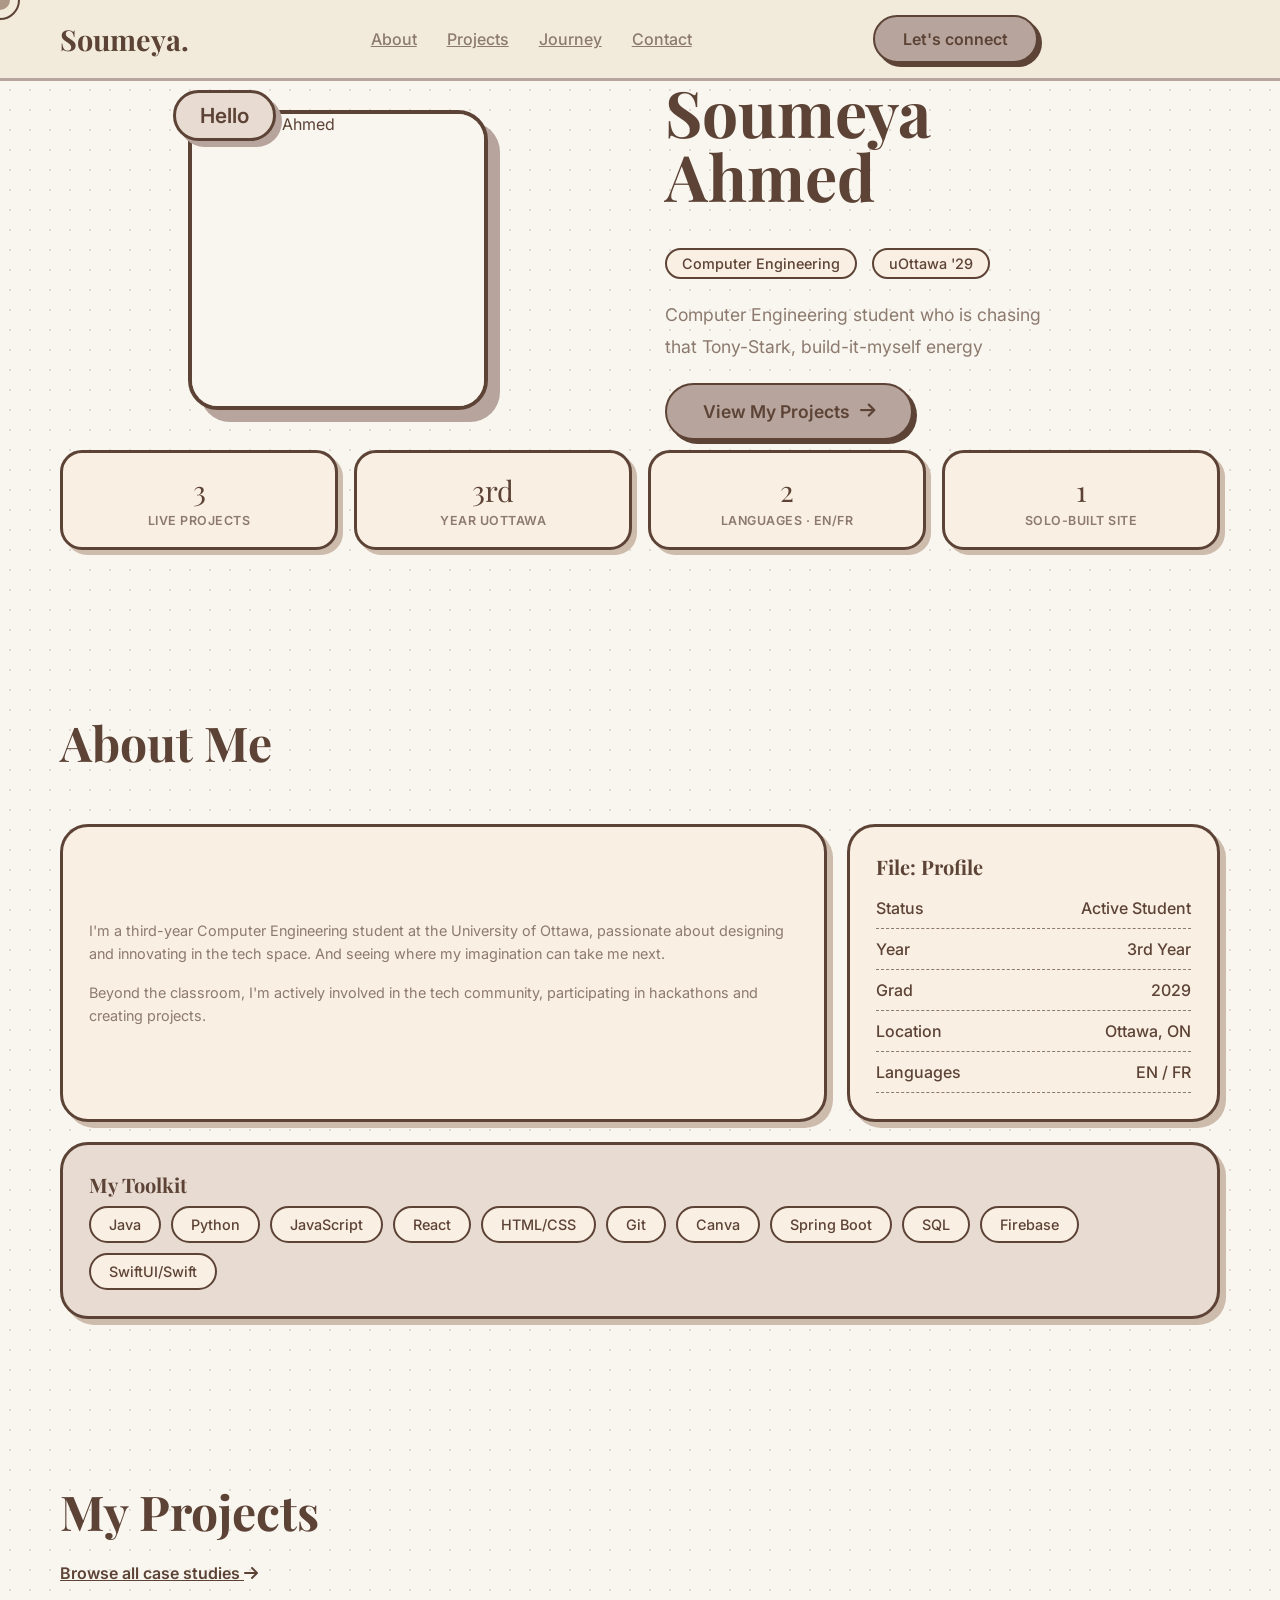
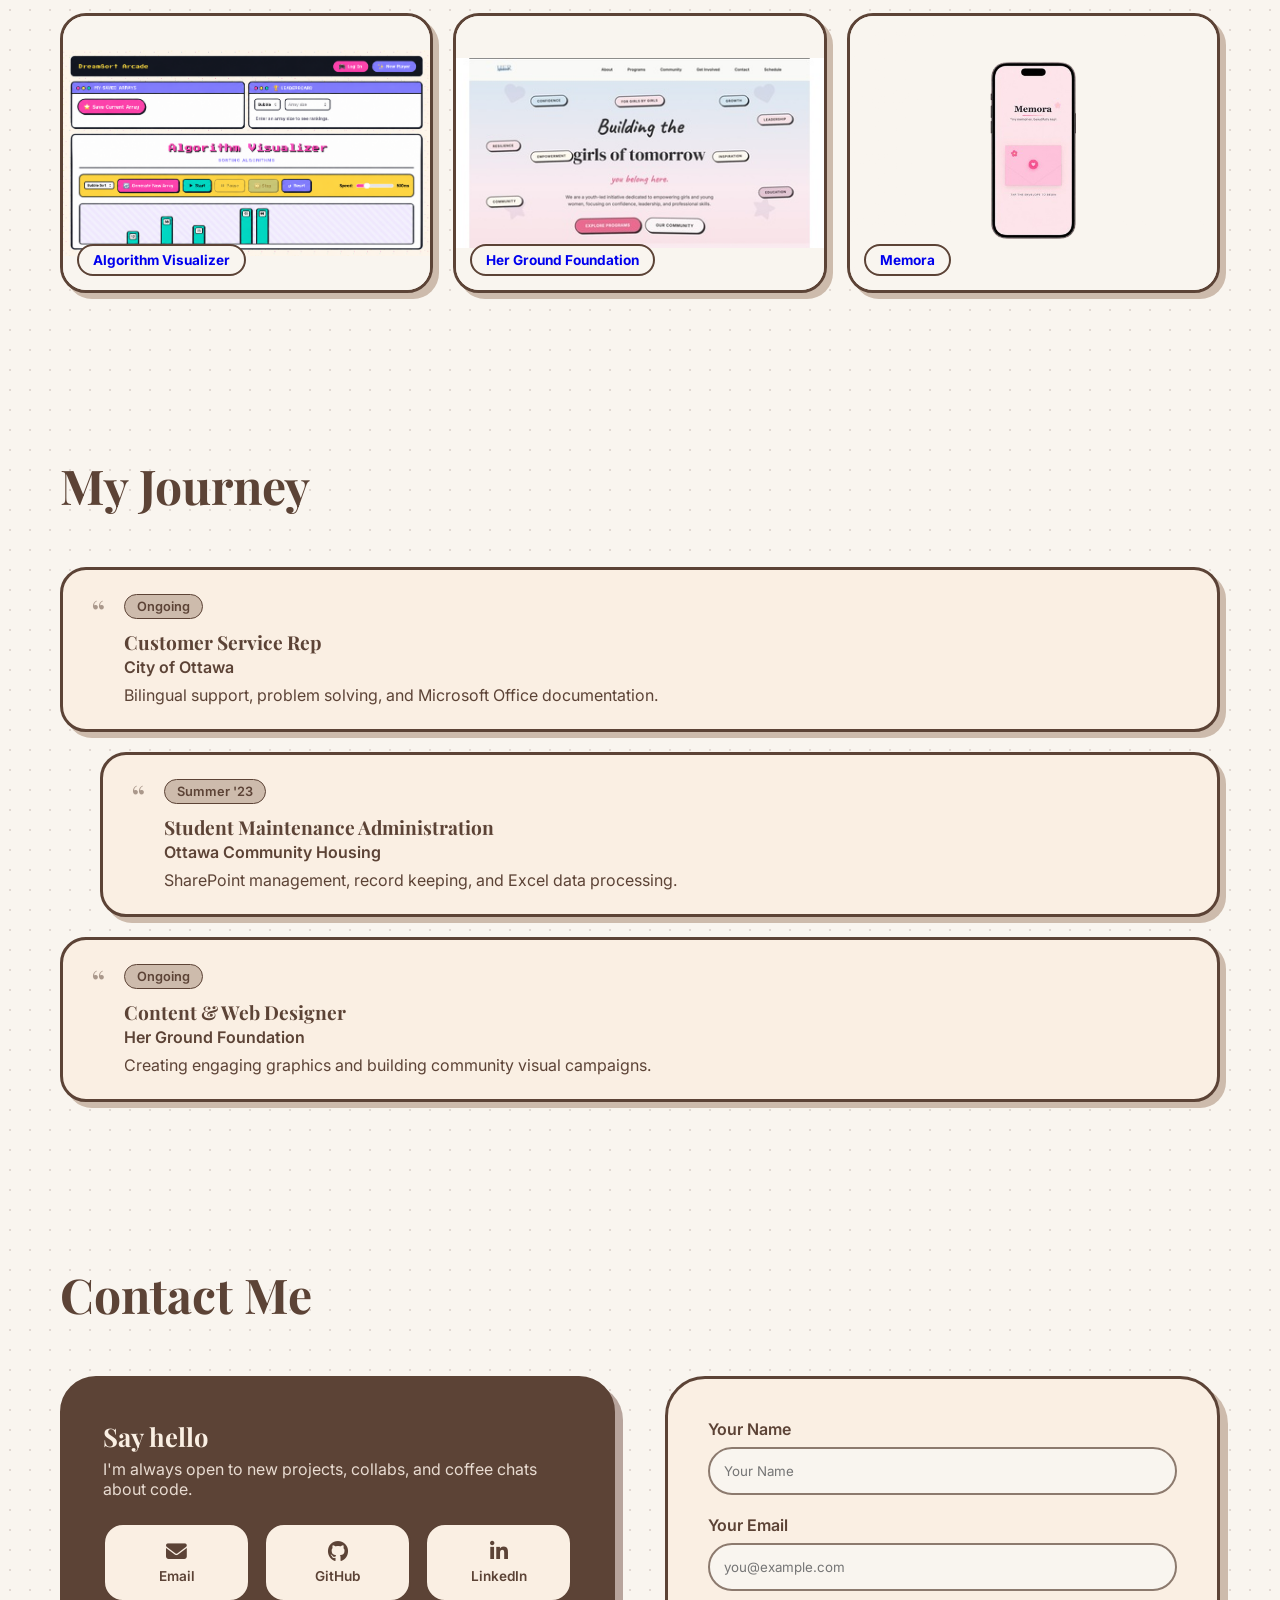
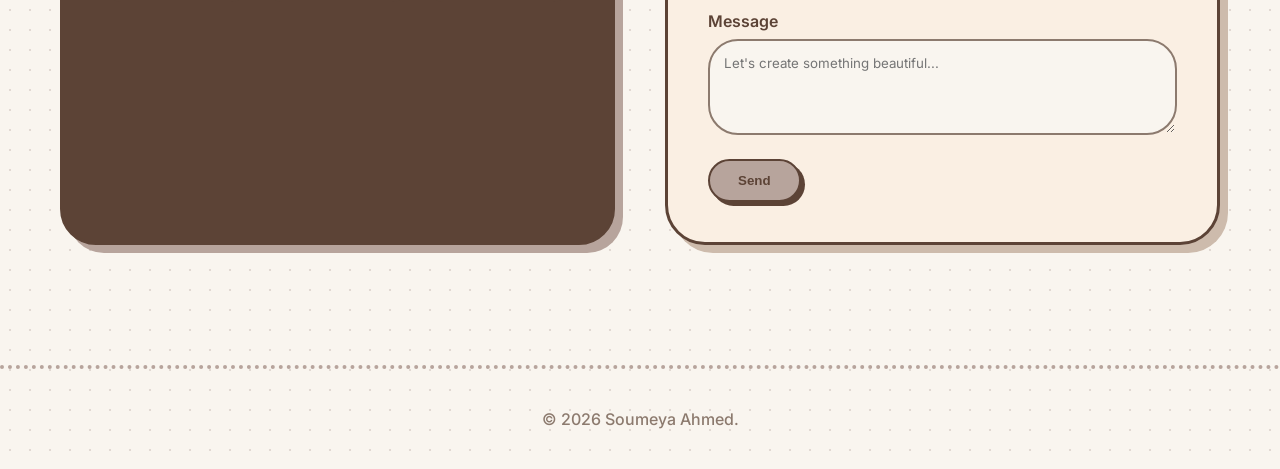
==== commit 12c9191d: "Fix some issue and remove some typos" ====
--- a/index.html
+++ b/index.html
@@ -64,7 +64,7 @@
                     <span class="tag-pill">uOttawa '29</span>
                 </div>
                 <p class="hero-description">
-                 Always been the bigest fan of Tony Stark, I love to create and build things with my imagination and become the next Tony Stark.
+                  Computer Engineering student who is chasing that Tony-Stark, build-it-myself energy
                 </p>
                 <div class="hero-actions">
                     <a href="#projects" class="btn-aesthetic btn-large">View My Projects <i class="fas fa-arrow-right"></i></a>
@@ -91,7 +91,7 @@
                 <div class="bento-tile bento-span-4 bento-row-2">
                     <p style="margin-bottom:16px;">
                         I'm a third-year Computer Engineering student at the University of Ottawa,
-                        passionate about designing and inovating in the tech space. 
+                        passionate about designing and innovating in the tech space. 
                         And seeing where my imagination can take me next.
                     </p>
                     <p>
@@ -114,7 +114,8 @@
                     <div class="skill-tags">
                         <span>Java</span><span>Python</span><span>JavaScript</span>
                         <span>React</span><span>HTML/CSS</span><span>Git</span>
-                        <span>Canva</span><span>Figma</span>
+                        <span>Canva</span><span>Spring Boot</span><span>SQL</span>
+                        <span>Firebase</span><span>SwiftUI/Swift</span>
                     </div>
                 </div>
             </div>
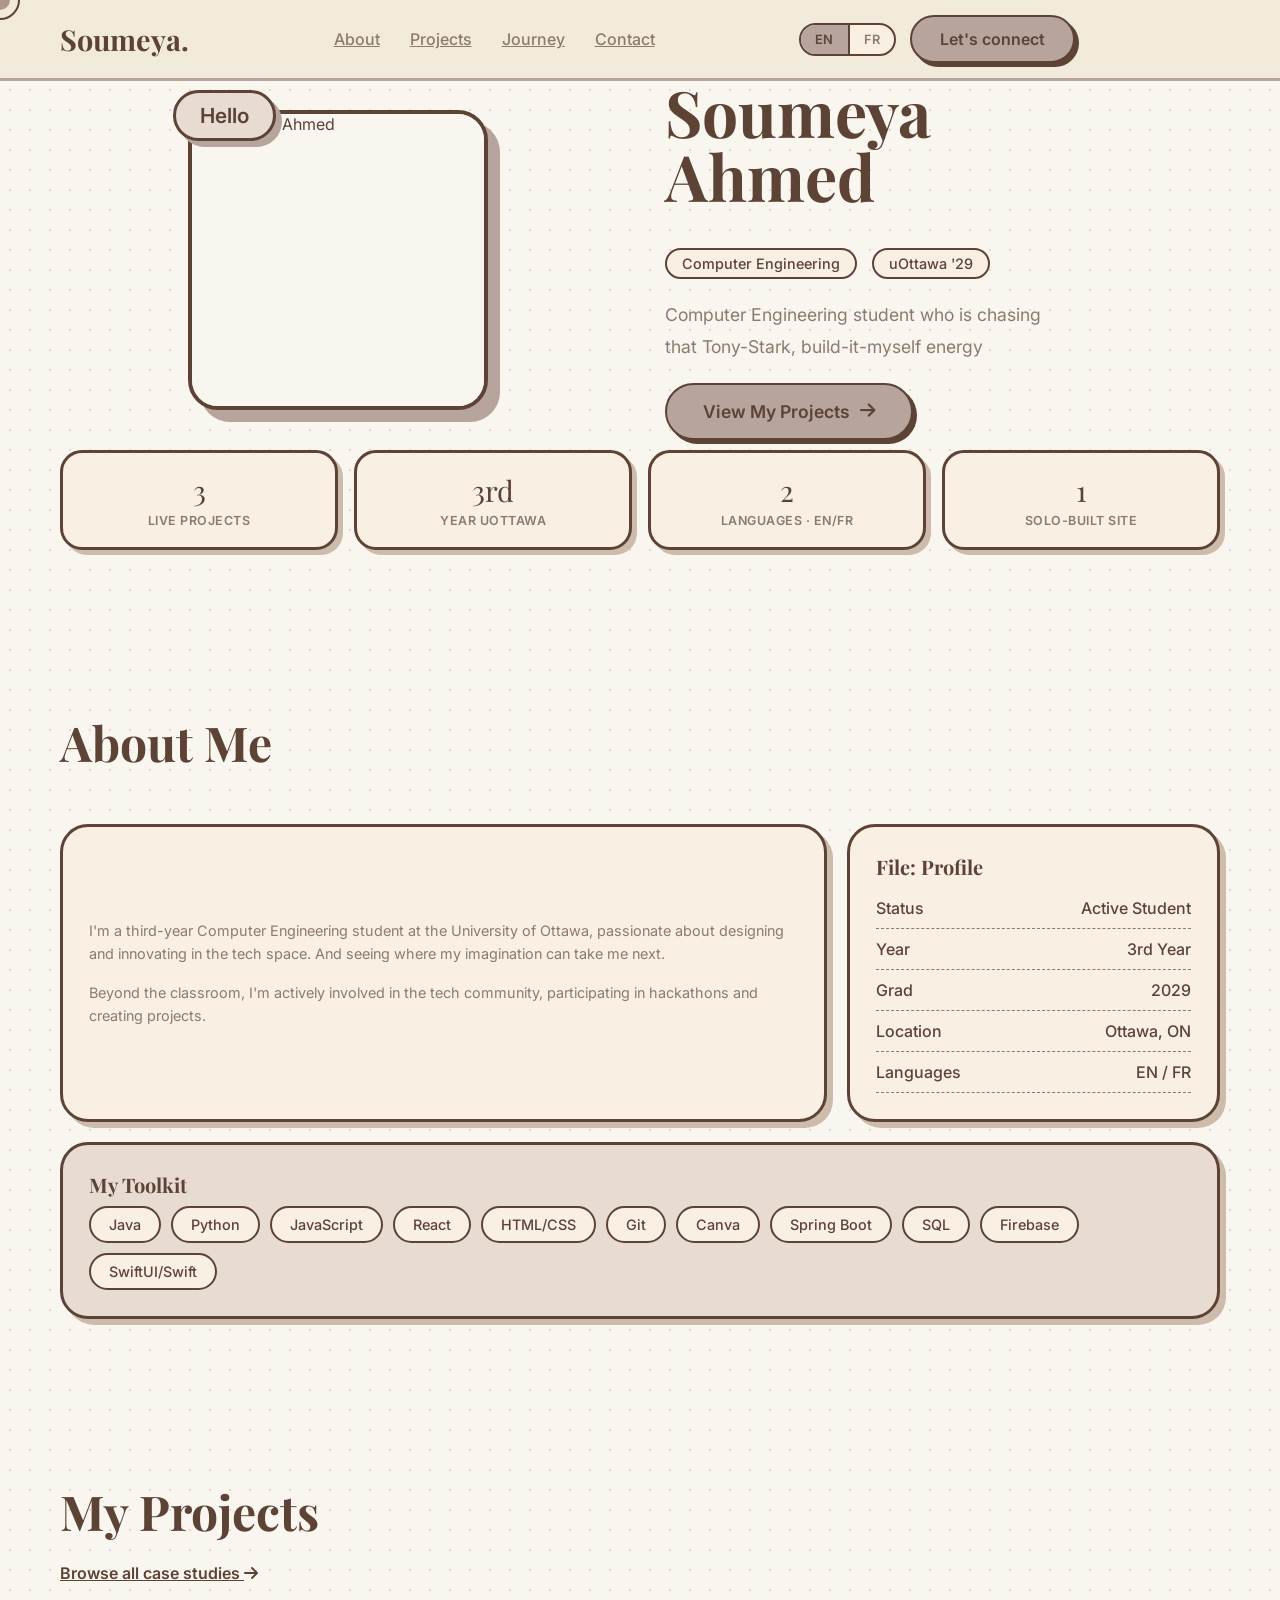
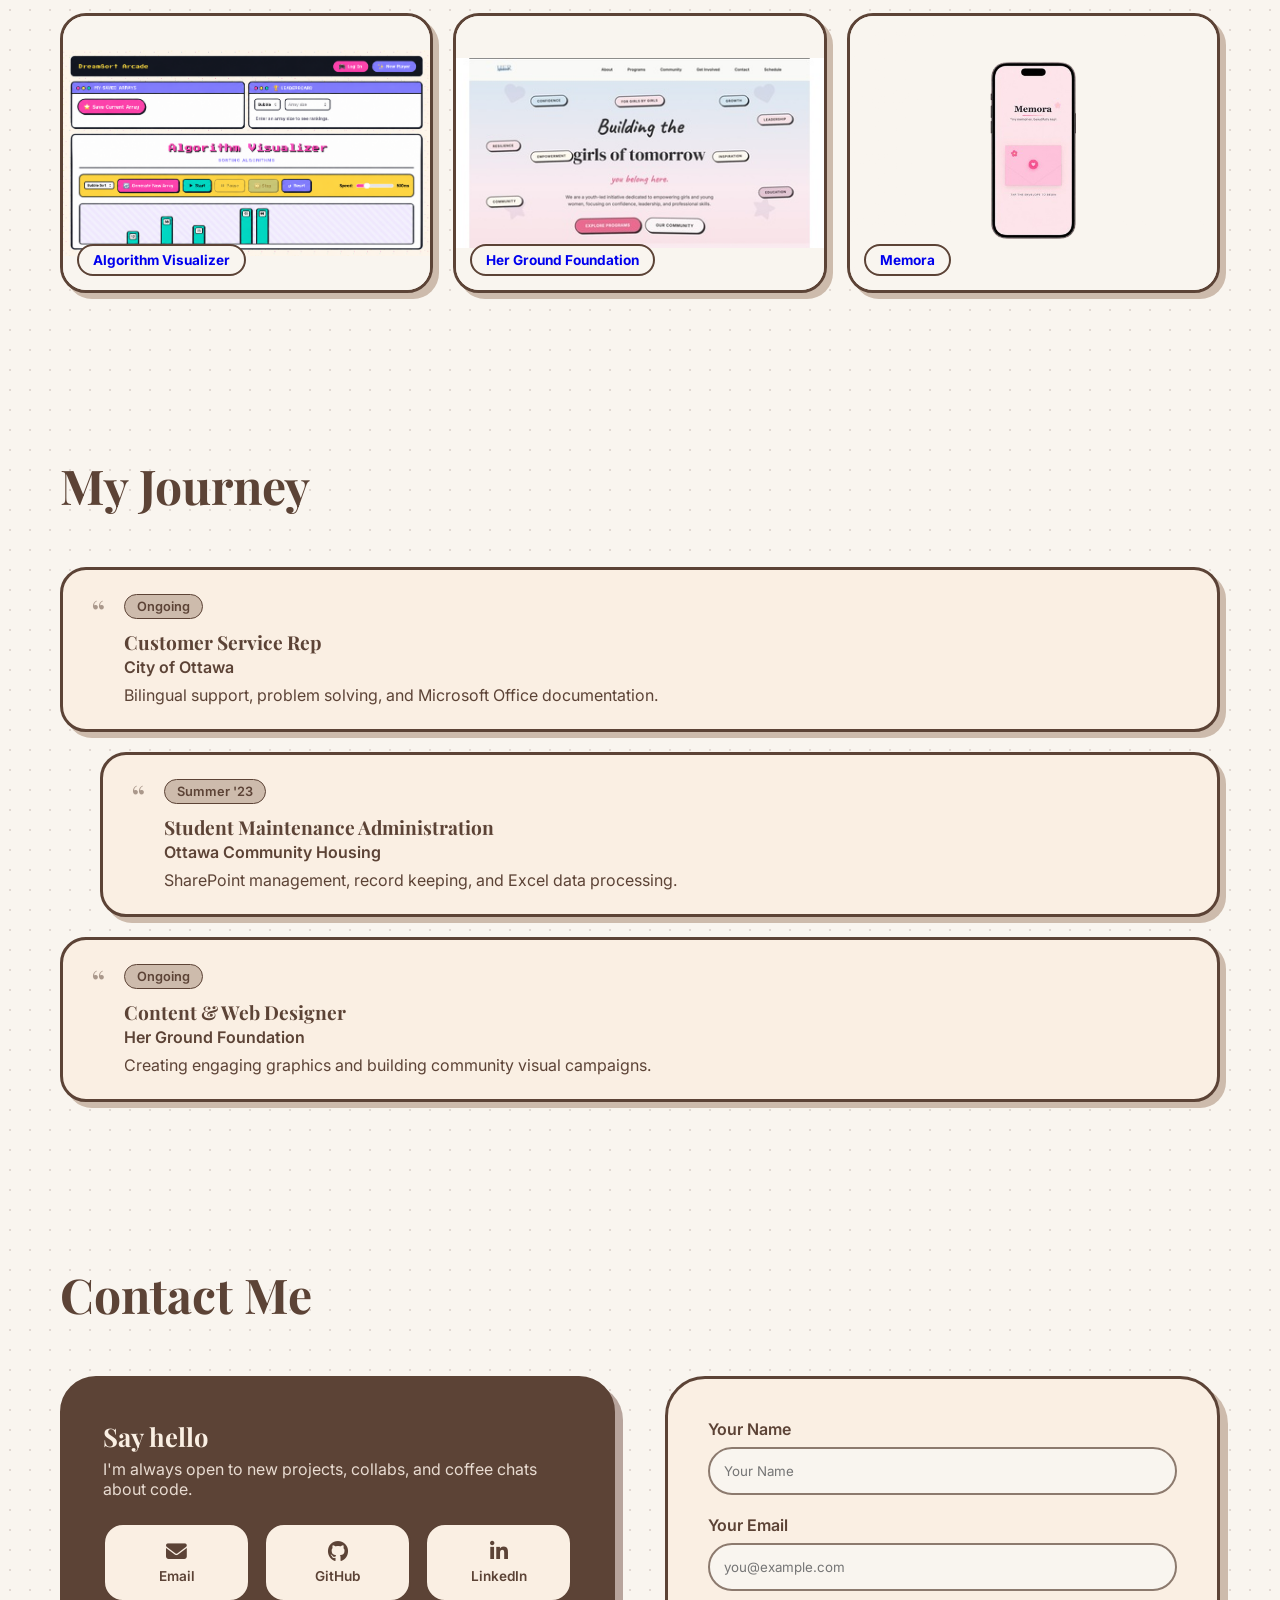
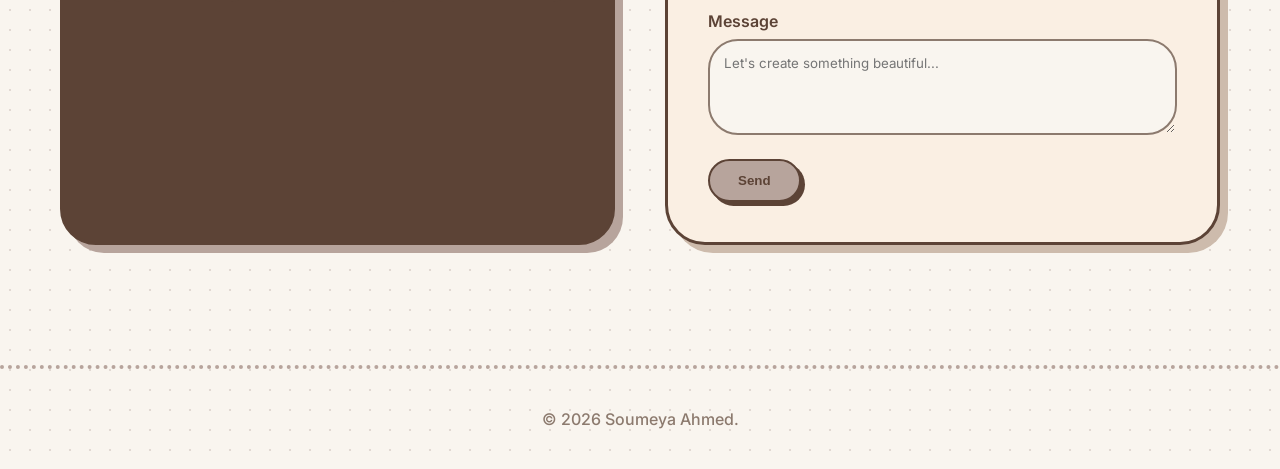
==== commit dcefe3eb: "added i18n.js and translations.js for internationalization support" ====
--- a/index.html
+++ b/index.html
@@ -23,13 +23,21 @@
                 </div>
             </a>
             <div class="nav-links" id="navLinks">
-                <a href="#about" class="nav-link">About</a>
-                <a href="#projects" class="nav-link">Projects</a>
-                <a href="#experience" class="nav-link">Journey</a>
-                <a href="#contact" class="nav-link">Contact</a>
+                <a href="#about" class="nav-link" data-i18n="nav.about">About</a>
+                <a href="#projects" class="nav-link" data-i18n="nav.projects">Projects</a>
+                <a href="#experience" class="nav-link" data-i18n="nav.journey">Journey</a>
+                <a href="#contact" class="nav-link" data-i18n="nav.contact">Contact</a>
+                <div class="lang-toggle lang-toggle-mobile" role="group" aria-label="Language / Langue">
+                    <button type="button" class="lang-btn" data-lang="en">EN</button>
+                    <button type="button" class="lang-btn" data-lang="fr">FR</button>
+                </div>
             </div>
             <div class="nav-cta">
-                <a href="#contact" class="btn-aesthetic"> Let's connect</a>
+                <div class="lang-toggle" role="group" aria-label="Language / Langue">
+                    <button type="button" class="lang-btn" data-lang="en">EN</button>
+                    <button type="button" class="lang-btn" data-lang="fr">FR</button>
+                </div>
+                <a href="#contact" class="btn-aesthetic" data-i18n="nav.connect">Let's connect</a>
             </div>
             <div class="nav-toggle" id="navToggle">
                 <span></span><span></span><span></span>
@@ -44,8 +52,8 @@
             <div class="hero-visual">
                 <div class="hero-avatar-wrapper">
                     <!-- The "Hello" tab, now styled exactly like the other badges -->
-                    <div class="sticker main-tab">Hello</div>
-                    
+                    <div class="sticker main-tab" data-i18n="hero.hello">Hello</div>
+
                     <!-- The Main Box -->
                     <div class="hero-avatar">
                         <div class="avatar-inner">
@@ -54,29 +62,29 @@
                     </div>
                 </div>
             </div>
-            
+
             <div class="hero-content">
                 <h1 class="hero-title">
                     <span class="hero-name">Soumeya<br>Ahmed</span>
                 </h1>
                 <div class="tag-line">
-                    <span class="tag-pill">Computer Engineering</span>
+                    <span class="tag-pill" data-i18n="hero.tagEngineering">Computer Engineering</span>
                     <span class="tag-pill">uOttawa '29</span>
                 </div>
-                <p class="hero-description">
+                <p class="hero-description" data-i18n="hero.description">
                   Computer Engineering student who is chasing that Tony-Stark, build-it-myself energy
                 </p>
                 <div class="hero-actions">
-                    <a href="#projects" class="btn-aesthetic btn-large">View My Projects <i class="fas fa-arrow-right"></i></a>
+                    <a href="#projects" class="btn-aesthetic btn-large"><span data-i18n="hero.viewProjects">View My Projects</span> <i class="fas fa-arrow-right"></i></a>
                 </div>
             </div>
         </div>
 
         <div class="bento-stats-bar">
-            <div class="bento-stat"><span class="num">3</span><span class="label">Live Projects</span></div>
-            <div class="bento-stat"><span class="num">3rd</span><span class="label">Year uOttawa</span></div>
-            <div class="bento-stat"><span class="num">2</span><span class="label">Languages · EN/FR</span></div>
-            <div class="bento-stat"><span class="num">1</span><span class="label">Solo-Built Site</span></div>
+            <div class="bento-stat"><span class="num">3</span><span class="label" data-i18n="hero.stat1Label">Live Projects</span></div>
+            <div class="bento-stat"><span class="num" data-i18n="hero.stat2Num">3rd</span><span class="label" data-i18n="hero.stat2Label">Year uOttawa</span></div>
+            <div class="bento-stat"><span class="num">2</span><span class="label" data-i18n="hero.stat3Label">Languages · EN/FR</span></div>
+            <div class="bento-stat"><span class="num">1</span><span class="label" data-i18n="hero.stat4Label">Solo-Built Site</span></div>
         </div>
     </section>
 
@@ -84,33 +92,33 @@
     <section id="about-detail" class="section about-section">
         <div class="container">
             <div class="section-header">
-                <h2 class="section-title">About Me</h2>
-            </div>
-            
+                <h2 class="section-title" data-i18n="about.title">About Me</h2>
+            </div>
+
             <div class="bento-grid">
                 <div class="bento-tile bento-span-4 bento-row-2">
-                    <p style="margin-bottom:16px;">
+                    <p style="margin-bottom:16px;" data-i18n="about.bio1">
                         I'm a third-year Computer Engineering student at the University of Ottawa,
-                        passionate about designing and innovating in the tech space. 
+                        passionate about designing and innovating in the tech space.
                         And seeing where my imagination can take me next.
                     </p>
-                    <p>
+                    <p data-i18n="about.bio2">
                         Beyond the classroom, I'm actively involved in the tech community, participating in hackathons
                         and creating projects.
                     </p>
                 </div>
 
                 <div class="bento-tile bento-span-2 bento-row-2">
-                    <h4>File: Profile</h4>
-                    <div class="card-row" style="border-bottom:1px dashed var(--text-light);"><span>Status</span><span>Active Student</span></div>
-                    <div class="card-row" style="border-bottom:1px dashed var(--text-light);"><span>Year</span><span>3rd Year</span></div>
-                    <div class="card-row" style="border-bottom:1px dashed var(--text-light);"><span>Grad</span><span>2029</span></div>
-                    <div class="card-row" style="border-bottom:1px dashed var(--text-light);"><span>Location</span><span>Ottawa, ON</span></div>
-                    <div class="card-row"><span>Languages</span><span>EN / FR</span></div>
+                    <h4 data-i18n="about.fileProfile">File: Profile</h4>
+                    <div class="card-row" style="border-bottom:1px dashed var(--text-light);"><span data-i18n="about.statusLabel">Status</span><span data-i18n="about.statusValue">Active Student</span></div>
+                    <div class="card-row" style="border-bottom:1px dashed var(--text-light);"><span data-i18n="about.yearLabel">Year</span><span data-i18n="about.yearValue">3rd Year</span></div>
+                    <div class="card-row" style="border-bottom:1px dashed var(--text-light);"><span data-i18n="about.gradLabel">Grad</span><span>2029</span></div>
+                    <div class="card-row" style="border-bottom:1px dashed var(--text-light);"><span data-i18n="about.locationLabel">Location</span><span data-i18n="about.locationValue">Ottawa, ON</span></div>
+                    <div class="card-row"><span data-i18n="about.languagesLabel">Languages</span><span>EN / FR</span></div>
                 </div>
 
                 <div class="bento-tile tone-latte bento-span-6">
-                    <h4> My Toolkit</h4>
+                    <h4 data-i18n="about.toolkitTitle"> My Toolkit</h4>
                     <div class="skill-tags">
                         <span>Java</span><span>Python</span><span>JavaScript</span>
                         <span>React</span><span>HTML/CSS</span><span>Git</span>
@@ -126,10 +134,10 @@
 <section id="projects" class="section projects-section">
     <div class="container">
         <div class="section-header">
-            <h2 class="section-title">My Projects</h2>
+            <h2 class="section-title" data-i18n="projects.title">My Projects</h2>
         </div>
         <p style="margin: -30px 0 30px; color: var(--text-light);">
-            <a href="project.html" style="color: var(--dark-pink); font-weight: 600;">Browse all case studies <i class="fas fa-arrow-right"></i></a>
+            <a href="project.html" style="color: var(--dark-pink); font-weight: 600;"><span data-i18n="projects.browseAll">Browse all case studies</span> <i class="fas fa-arrow-right"></i></a>
         </p>
 
         <!-- ALL PROJECT CARDS ARE NOW UNIFORM - no need for different span classes -->
@@ -156,35 +164,35 @@
     <section id="experience" class="section experience-section">
         <div class="container">
             <div class="section-header">
-                <h2 class="section-title">My Journey</h2>
-            </div>
-            
+                <h2 class="section-title" data-i18n="journey.title">My Journey</h2>
+            </div>
+
             <div class="quote-grid">
                 <div class="quote-card">
                     <span class="quote-mark">“</span>
                     <div class="quote-body">
-                        <span class="date-badge">Ongoing</span>
-                        <h3>Customer Service Rep</h3>
+                        <span class="date-badge" data-i18n="journey.ongoing">Ongoing</span>
+                        <h3 data-i18n="journey.job1Title">Customer Service Rep</h3>
                         <span class="company">City of Ottawa</span>
-                        <p>Bilingual support, problem solving, and Microsoft Office documentation.</p>
+                        <p data-i18n="journey.job1Desc">Bilingual support, problem solving, and Microsoft Office documentation.</p>
                     </div>
                 </div>
                 <div class="quote-card">
                     <span class="quote-mark">“</span>
                     <div class="quote-body">
-                        <span class="date-badge">Summer '23</span>
-                        <h3>Student Maintenance Administration</h3>
+                        <span class="date-badge" data-i18n="journey.summer23">Summer '23</span>
+                        <h3 data-i18n="journey.job2Title">Student Maintenance Administration</h3>
                         <span class="company">Ottawa Community Housing</span>
-                        <p>SharePoint management, record keeping, and Excel data processing.</p>
+                        <p data-i18n="journey.job2Desc">SharePoint management, record keeping, and Excel data processing.</p>
                     </div>
                 </div>
                 <div class="quote-card">
                     <span class="quote-mark">“</span>
                     <div class="quote-body">
-                        <span class="date-badge">Ongoing</span>
-                        <h3>Content & Web Designer</h3>
+                        <span class="date-badge" data-i18n="journey.ongoing">Ongoing</span>
+                        <h3 data-i18n="journey.job3Title">Content & Web Designer</h3>
                         <span class="company">Her Ground Foundation</span>
-                        <p>Creating engaging graphics and building community visual campaigns.</p>
+                        <p data-i18n="journey.job3Desc">Creating engaging graphics and building community visual campaigns.</p>
                     </div>
                 </div>
             </div>
@@ -195,37 +203,37 @@
     <section id="contact" class="section contact-section">
         <div class="container">
             <div class="section-header">
-                <h2 class="section-title">Contact Me</h2>
-            </div>
-            
+                <h2 class="section-title" data-i18n="contact.title">Contact Me</h2>
+            </div>
+
             <div class="contact-grid">
                 <div class="crew-card">
-                    <h3>Say hello </h3>
-                    <p>I'm always open to new projects, collabs, and coffee chats about code.</p>
+                    <h3 data-i18n="contact.sayHello">Say hello </h3>
+                    <p data-i18n="contact.intro">I'm always open to new projects, collabs, and coffee chats about code.</p>
                     <div class="crew-grid">
-                        <a href="mailto:soumeya6ahmed@gmail.com" class="crew-tile"><i class="fas fa-envelope"></i> Email</a>
+                        <a href="mailto:soumeya6ahmed@gmail.com" class="crew-tile"><i class="fas fa-envelope"></i> <span data-i18n="contact.email">Email</span></a>
                         <a href="https://github.com/Soumeya0" target="_blank" class="crew-tile"><i class="fab fa-github"></i> GitHub</a>
                         <a href="https://www.linkedin.com/in/soumeya-mohamed-ahmed-2aa940269/" target="_blank" class="crew-tile"><i class="fab fa-linkedin-in"></i> LinkedIn</a>
                     </div>
                 </div>
-                
+
                 <form class="aesthetic-form" id="contactForm" action="https://formsubmit.co/ajax/soumeya6ahmed@gmail.com" method="POST">
                     <input type="hidden" name="_subject" value="New message from your portfolio site ✿">
                     <input type="hidden" name="_captcha" value="false">
                     <input type="text" name="_honey" style="display:none">
                     <div class="form-group">
-                        <label>Your Name</label>
-                        <input type="text" name="name" placeholder="Your Name" required>
+                        <label data-i18n="contact.formName">Your Name</label>
+                        <input type="text" name="name" placeholder="Your Name" data-i18n-placeholder="contact.formNamePlaceholder" required>
                     </div>
                     <div class="form-group">
-                        <label>Your Email</label>
+                        <label data-i18n="contact.formEmail">Your Email</label>
                         <input type="email" name="email" placeholder="you@example.com" required>
                     </div>
                     <div class="form-group">
-                        <label>Message</label>
-                        <textarea name="message" rows="4" placeholder="Let's create something beautiful..." required></textarea>
-                    </div>
-                    <button type="submit" class="btn-aesthetic btn-full">Send</button>
+                        <label data-i18n="contact.formMessage">Message</label>
+                        <textarea name="message" rows="4" placeholder="Let's create something beautiful..." data-i18n-placeholder="contact.formMessagePlaceholder" required></textarea>
+                    </div>
+                    <button type="submit" class="btn-aesthetic btn-full" data-i18n="contact.send">Send</button>
                 </form>
             </div>
         </div>
@@ -238,7 +246,9 @@
         </div>
     </footer>
 
-    <button class="scroll-top" id="scrollTop"><i class="fas fa-arrow-up"></i></button>
+    <button class="scroll-top" id="scrollTop" data-i18n-aria="nav.scrollTop" aria-label="Scroll to top"><i class="fas fa-arrow-up"></i></button>
+    <script src="translations.js"></script>
+    <script src="i18n.js"></script>
     <script src="script.js"></script>
 </body>
 </html>
--- a/style.css
+++ b/style.css
@@ -57,9 +57,27 @@
 .nav-container { max-width: 1200px; margin: 0 auto; padding: 0 20px; display: flex; justify-content: space-between; align-items: center; }
 .nav-logo .logo-text { font-family: var(--font-serif); font-size: 1.8rem; color: var(--text-main); font-weight: 700; }
 .nav-links { display: flex; gap: 30px; }
-.nav-link { color: var(--text-light); font-weight: 500; transition: 0.3s; position: relative; }
+.nav-link { color: var(--text-light); font-weight: 500; transition: 0.3s; position: relative; white-space: nowrap; }
 .nav-link:hover { color: var(--dark-pink); transform: translateY(-2px); }
 .nav-link.active { color: var(--text-main); border-bottom: 2px solid var(--main-pink); }
+
+/* ========== LANGUAGE TOGGLE ========== */
+.nav-cta { display: flex; align-items: center; gap: 14px; }
+.lang-toggle {
+    display: inline-flex; align-items: center;
+    border: 2px solid var(--text-main); border-radius: 20px;
+    background: var(--card-bg); overflow: hidden;
+}
+.lang-btn {
+    background: transparent; border: none; cursor: pointer;
+    font-family: var(--font-sans); font-weight: 600; font-size: 0.8rem;
+    letter-spacing: 0.3px; color: var(--text-light);
+    padding: 7px 14px; transition: 0.2s ease;
+}
+.lang-btn + .lang-btn { border-left: 2px solid var(--text-main); }
+.lang-btn:hover { color: var(--text-main); }
+.lang-btn.active { background: var(--main-pink); color: var(--text-main); }
+.lang-toggle-mobile { display: none; margin-top: 16px; }
 
 /* ========== BUTTONS ========== */
 .btn-aesthetic {
@@ -478,6 +496,8 @@
     .nav-links.open { display: flex; }
     .nav-toggle { display: flex; flex-direction: column; gap: 5px; cursor: pointer; }
     .nav-toggle span { width: 25px; height: 3px; background: var(--text-main); }
+    .nav-cta .btn-aesthetic { padding: 10px 18px; font-size: 0.85rem; }
+    .lang-toggle-mobile { display: inline-flex; }
 }
 /* ========== PROJECT STACK (sticky, scaling cards) ========== */
 .project-stack { display: flex; flex-direction: column; }
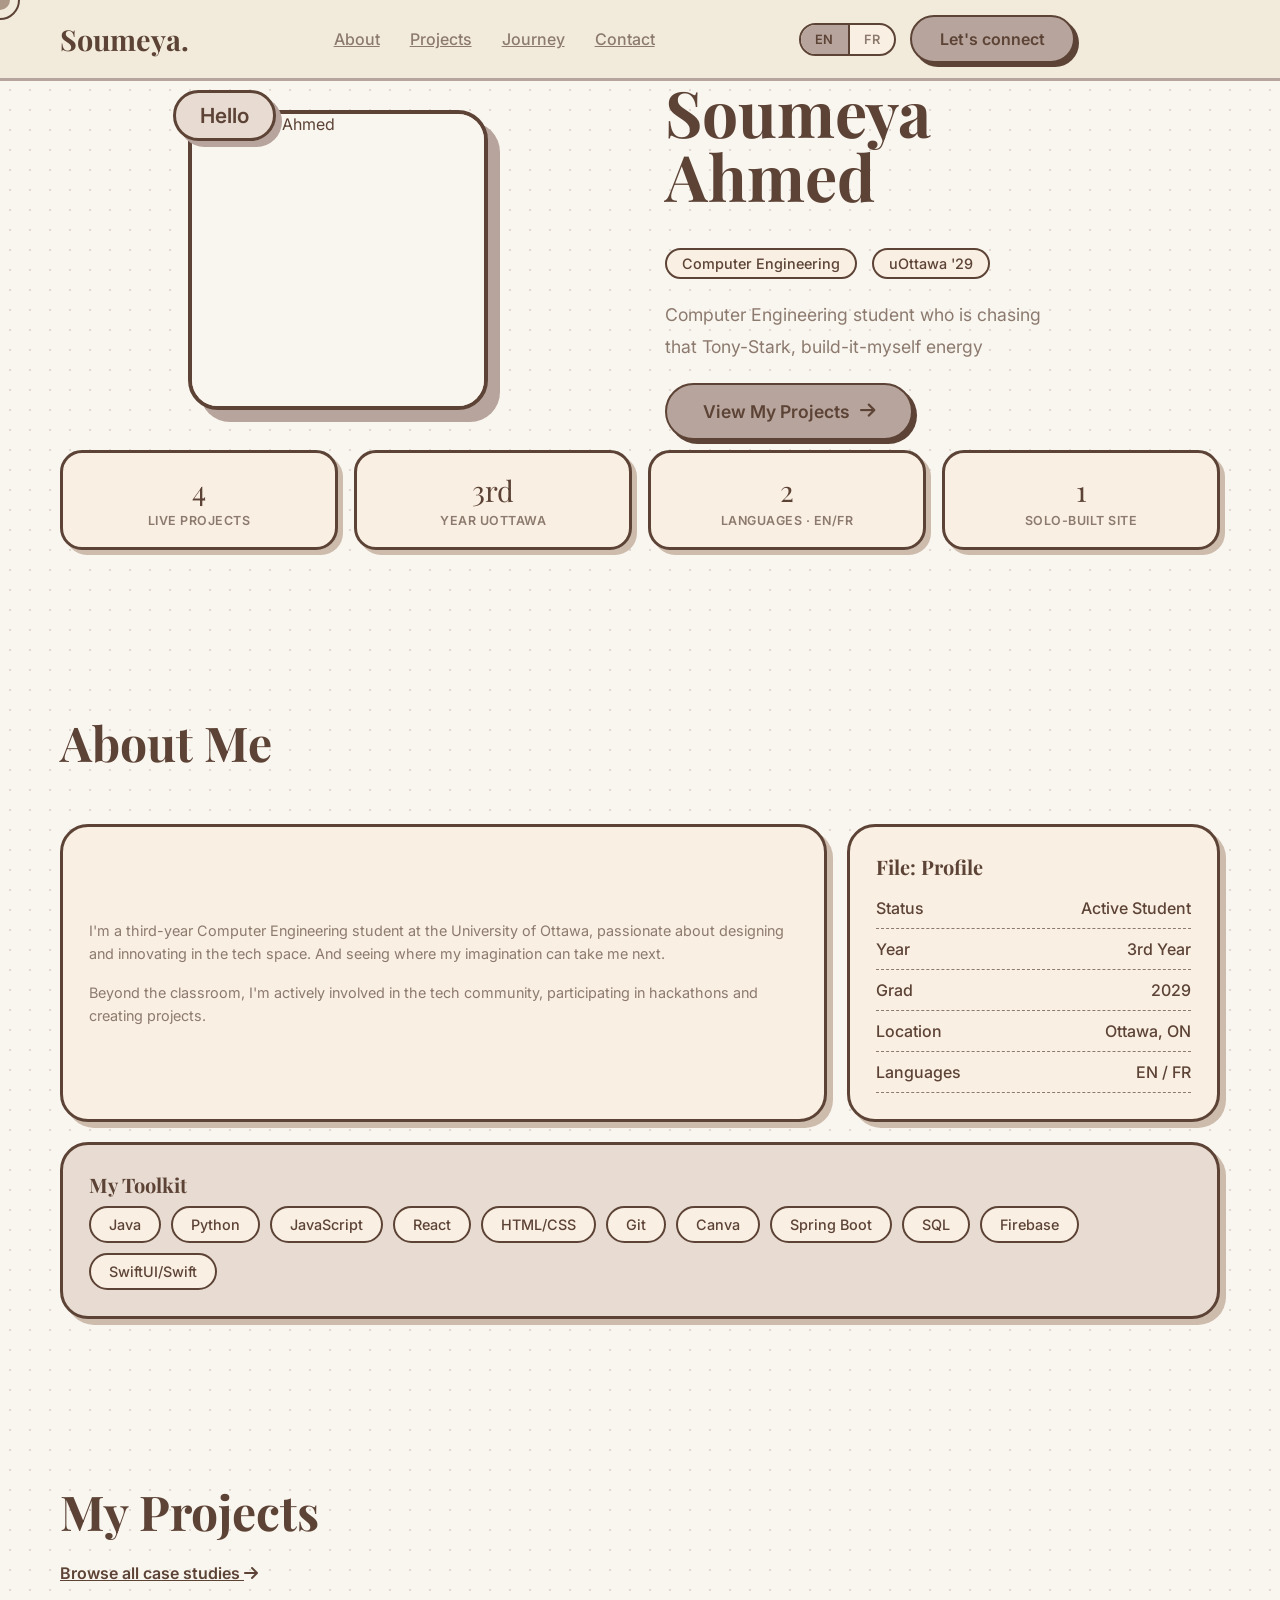
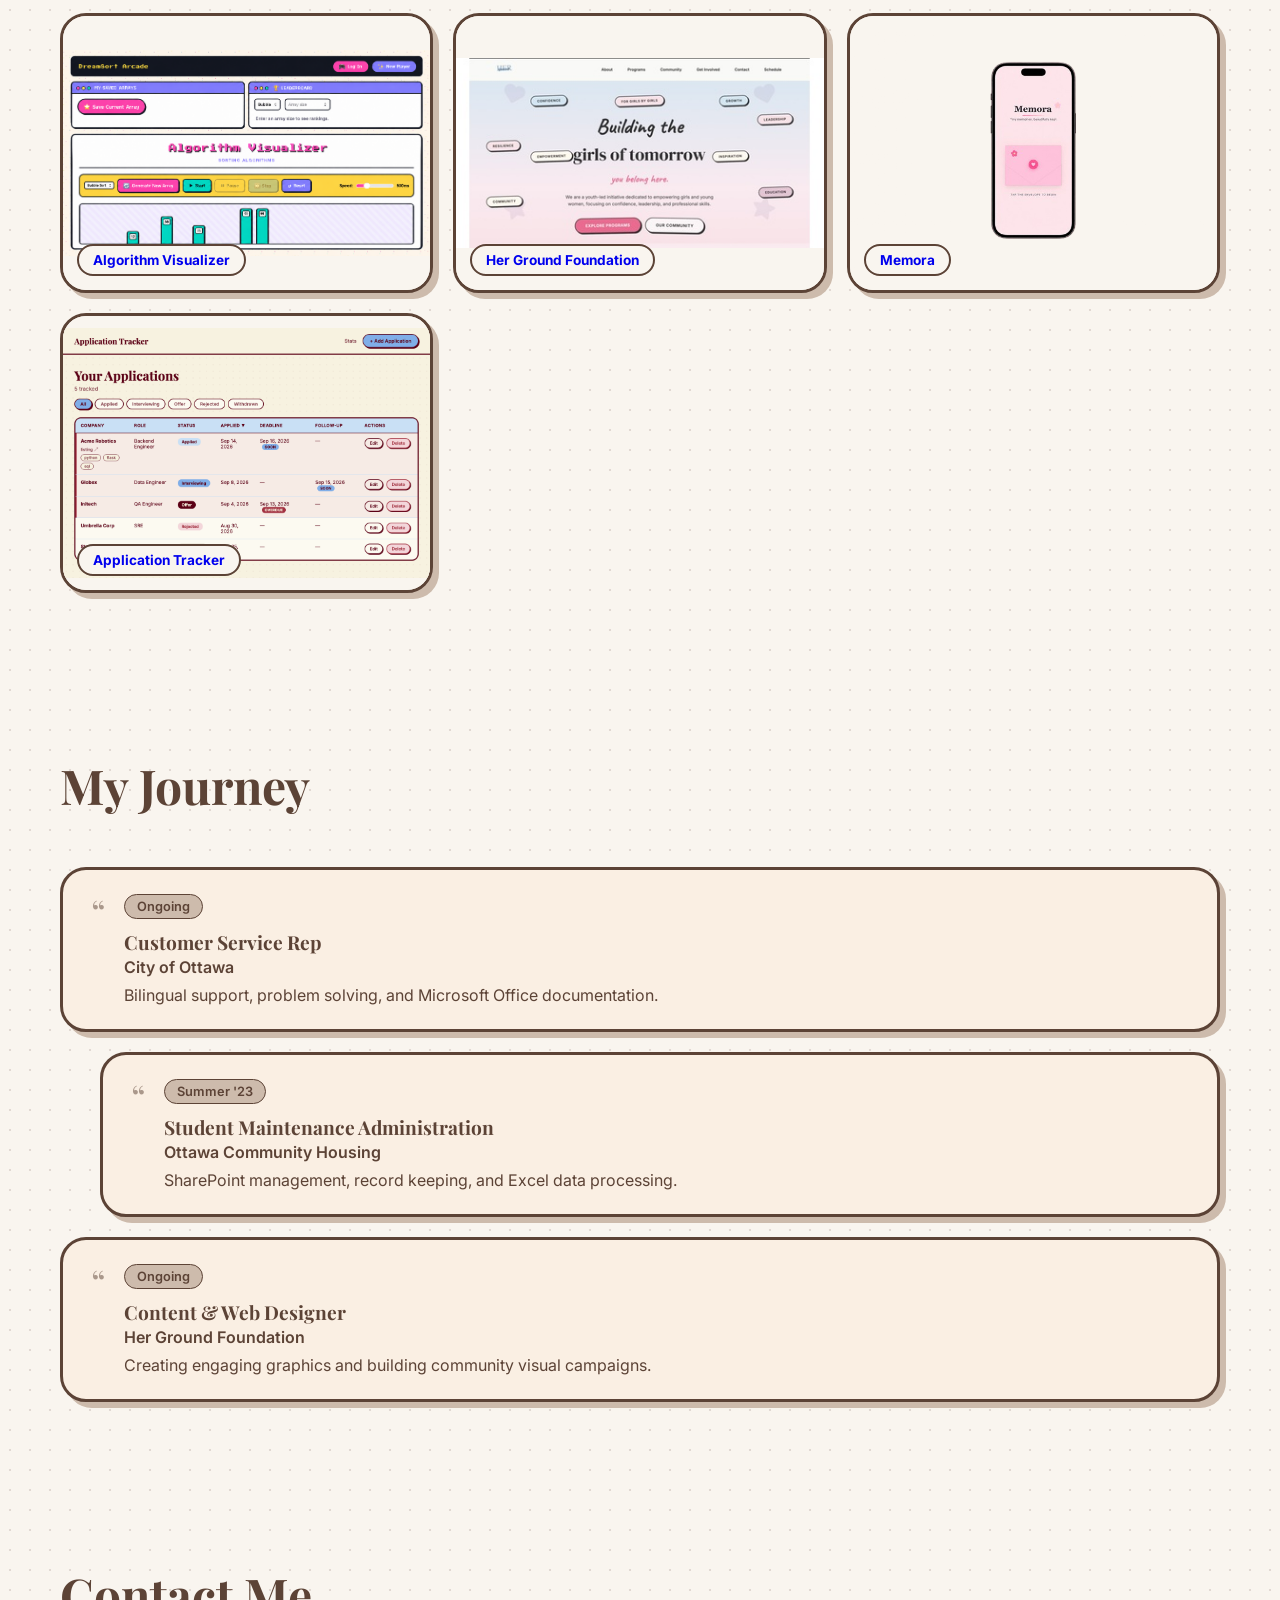
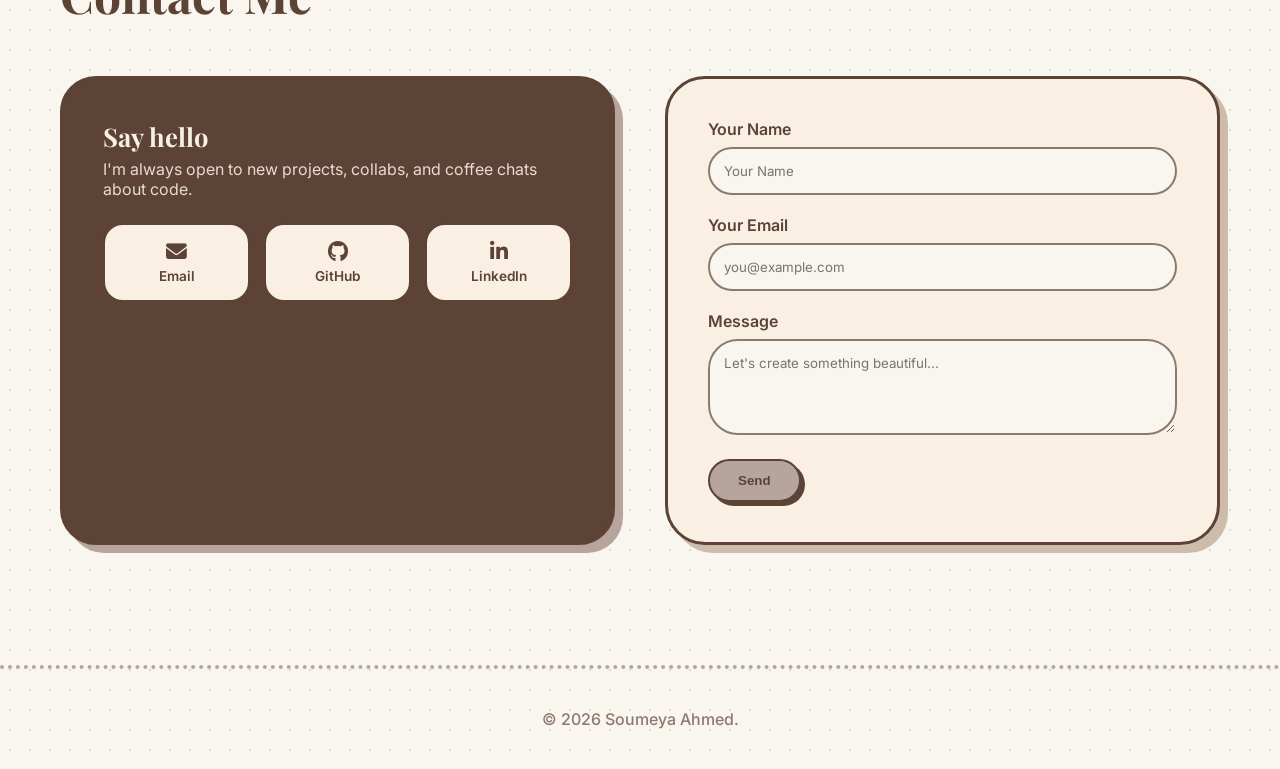
==== commit c486449d: "added new project "Application Trackers" to the project listing with live site and code links, and u" ====
--- a/index.html
+++ b/index.html
@@ -81,7 +81,7 @@
         </div>
 
         <div class="bento-stats-bar">
-            <div class="bento-stat"><span class="num">3</span><span class="label" data-i18n="hero.stat1Label">Live Projects</span></div>
+            <div class="bento-stat"><span class="num">4</span><span class="label" data-i18n="hero.stat1Label">Live Projects</span></div>
             <div class="bento-stat"><span class="num" data-i18n="hero.stat2Num">3rd</span><span class="label" data-i18n="hero.stat2Label">Year uOttawa</span></div>
             <div class="bento-stat"><span class="num">2</span><span class="label" data-i18n="hero.stat3Label">Languages · EN/FR</span></div>
             <div class="bento-stat"><span class="num">1</span><span class="label" data-i18n="hero.stat4Label">Solo-Built Site</span></div>
@@ -157,6 +157,11 @@
                 <div class="bento-photo-fallback" style="display:none;"><i class="fas fa-book-open"></i></div>
                 <span class="bento-photo-label">Memora</span>
             </a>
+            <a href="Project4.html" class="bento-photo">
+                <img src="projects/apptracker-1.png" alt="Application Tracker" onerror="this.style.display='none'; this.parentElement.querySelector('.bento-photo-fallback').style.display='flex';">
+                <div class="bento-photo-fallback" style="display:none;"><i class="fas fa-list-check"></i></div>
+                <span class="bento-photo-label">Application Tracker</span>
+            </a>
         </div>
     </div>
 </section>
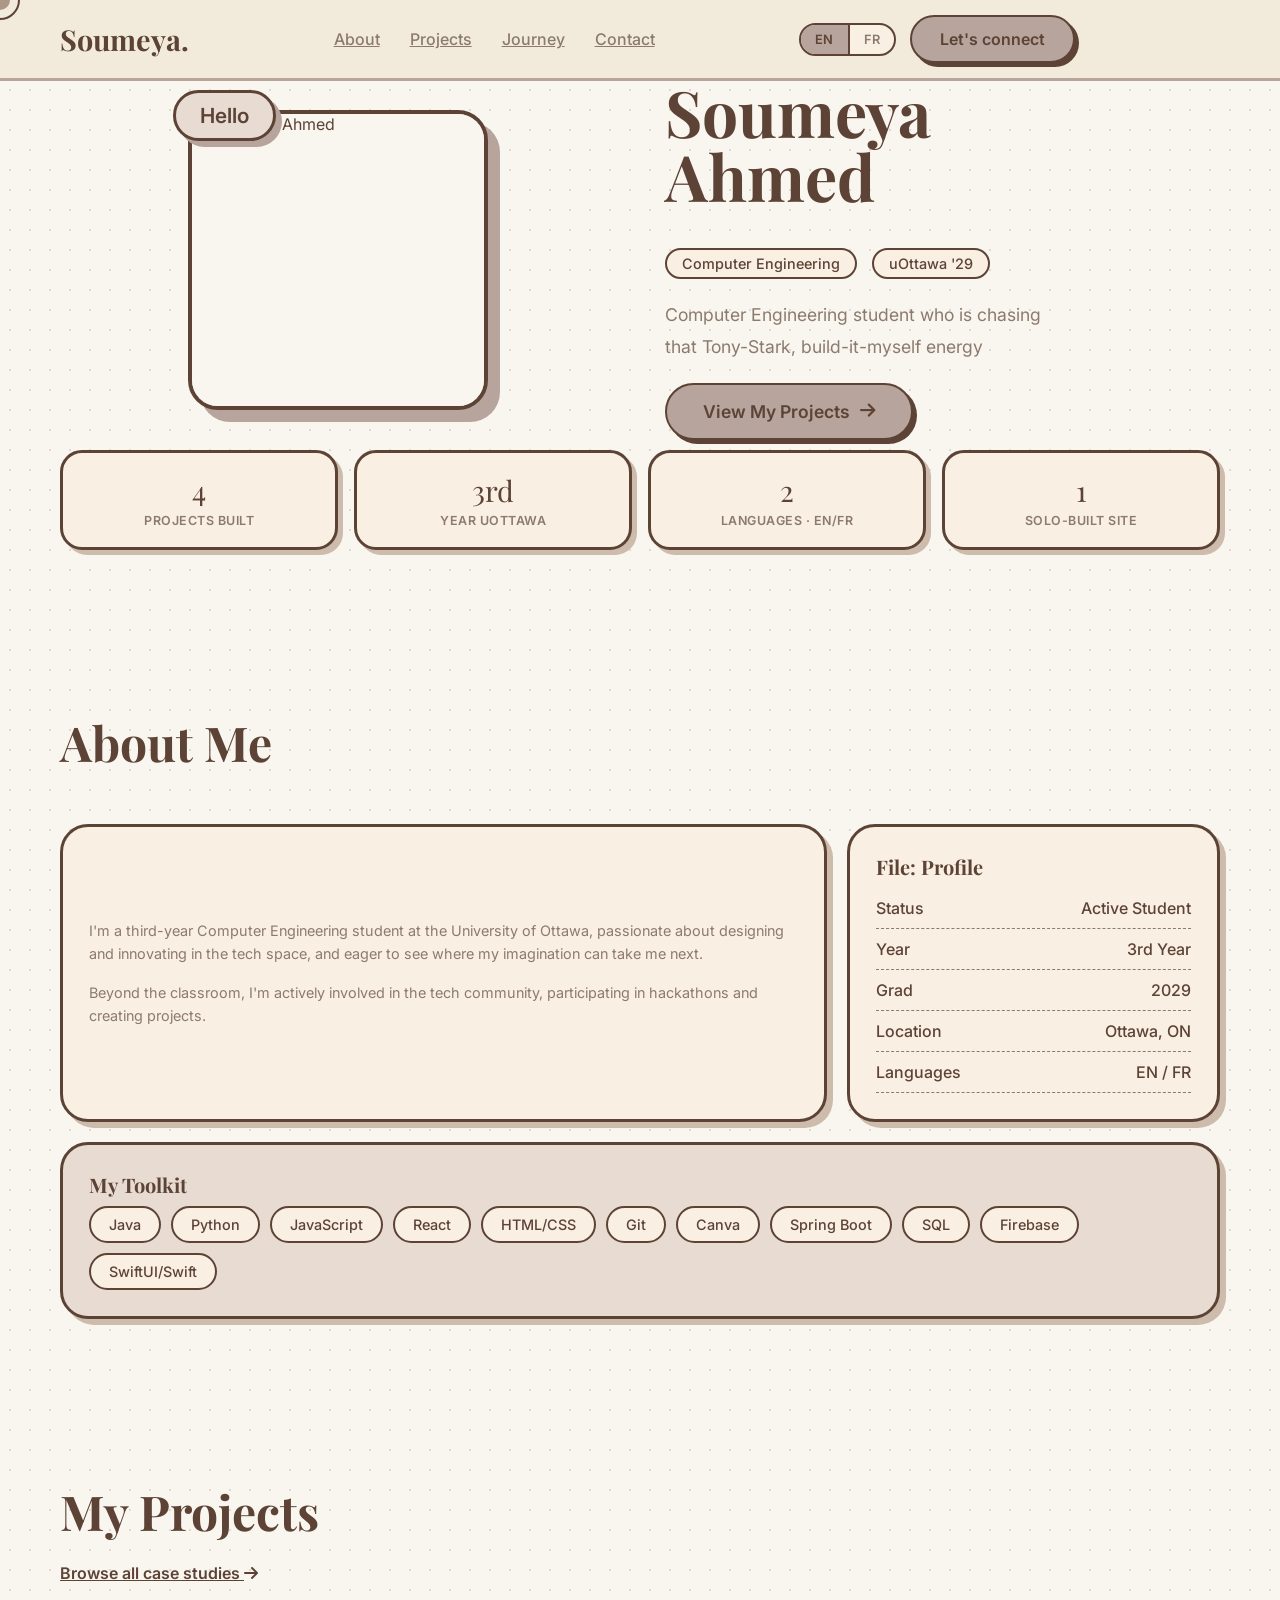
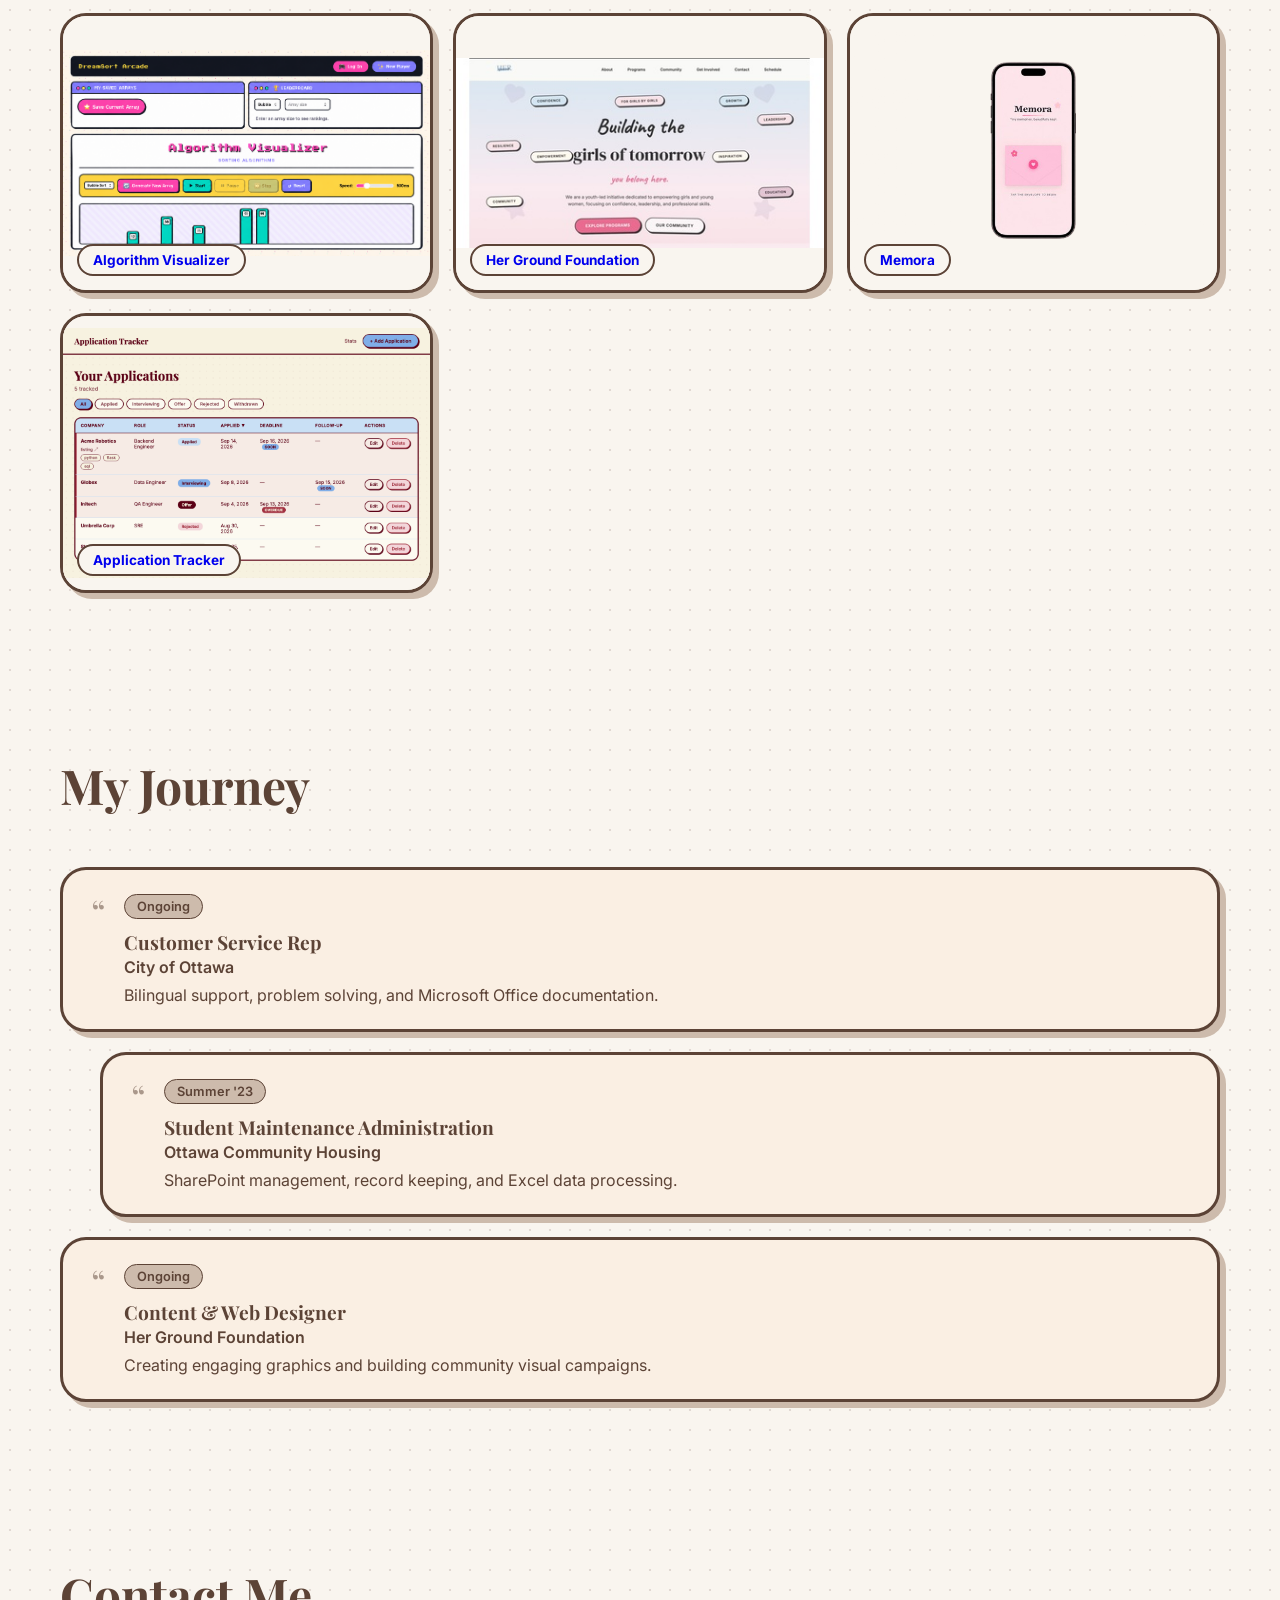
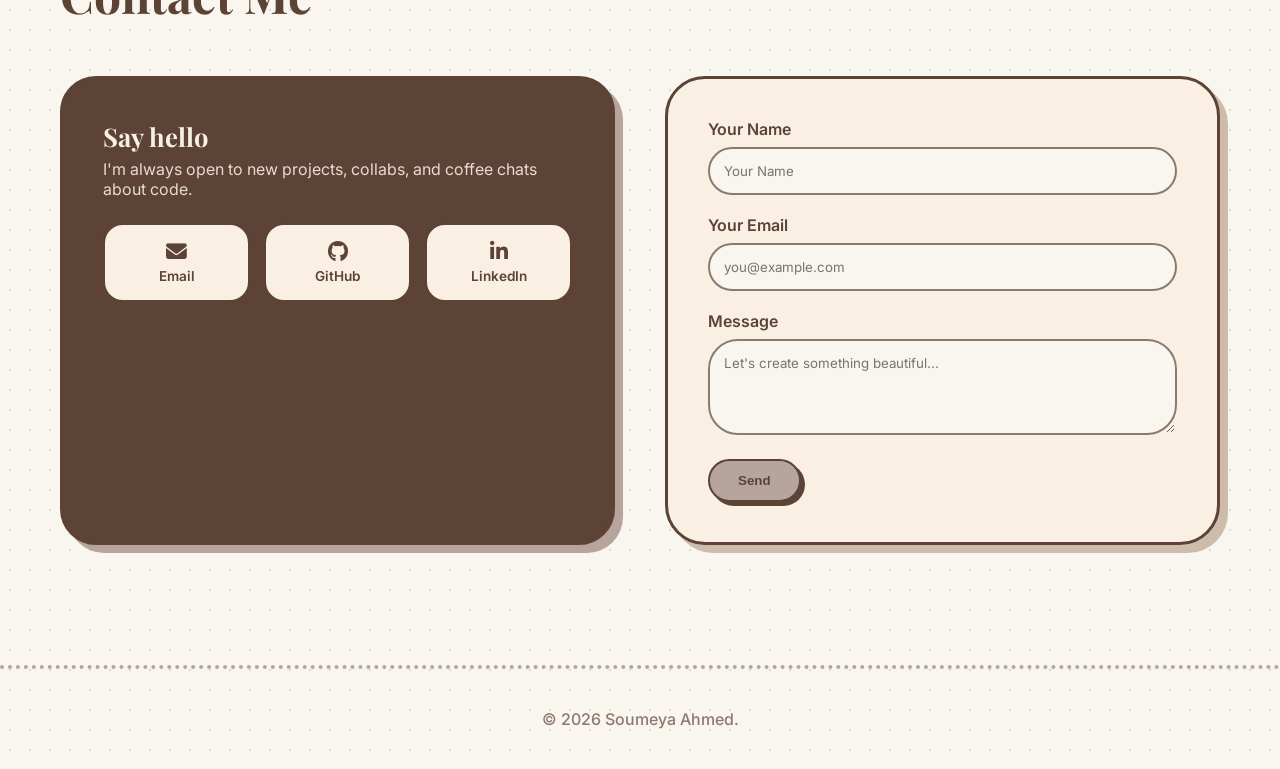
==== commit 70fff87d: "Remove dead demo links, fix wording, update project descriptions" ====
--- a/index.html
+++ b/index.html
@@ -5,6 +5,7 @@
     <meta name="viewport" content="width=device-width, initial-scale=1.0">
     <title>Soumeya Ahmed | Computer Engineering</title>
     <link rel="stylesheet" href="style.css">
+    
     <link rel="stylesheet" href="https://cdnjs.cloudflare.com/ajax/libs/font-awesome/6.4.0/css/all.min.css">
     <link href="https://fonts.googleapis.com/css2?family=Playfair+Display:ital,wght@0,400;0,700;1,400&family=Inter:wght@300;400;500;600;700&display=swap" rel="stylesheet">
 </head>
@@ -81,7 +82,7 @@
         </div>
 
         <div class="bento-stats-bar">
-            <div class="bento-stat"><span class="num">4</span><span class="label" data-i18n="hero.stat1Label">Live Projects</span></div>
+            <div class="bento-stat"><span class="num">4</span><span class="label" data-i18n="hero.stat1Label">Projects Built</span></div>
             <div class="bento-stat"><span class="num" data-i18n="hero.stat2Num">3rd</span><span class="label" data-i18n="hero.stat2Label">Year uOttawa</span></div>
             <div class="bento-stat"><span class="num">2</span><span class="label" data-i18n="hero.stat3Label">Languages · EN/FR</span></div>
             <div class="bento-stat"><span class="num">1</span><span class="label" data-i18n="hero.stat4Label">Solo-Built Site</span></div>
@@ -99,8 +100,8 @@
                 <div class="bento-tile bento-span-4 bento-row-2">
                     <p style="margin-bottom:16px;" data-i18n="about.bio1">
                         I'm a third-year Computer Engineering student at the University of Ottawa,
-                        passionate about designing and innovating in the tech space.
-                        And seeing where my imagination can take me next.
+                        passionate about designing and innovating in the tech space,
+                        and eager to see where my imagination can take me next.
                     </p>
                     <p data-i18n="about.bio2">
                         Beyond the classroom, I'm actively involved in the tech community, participating in hackathons
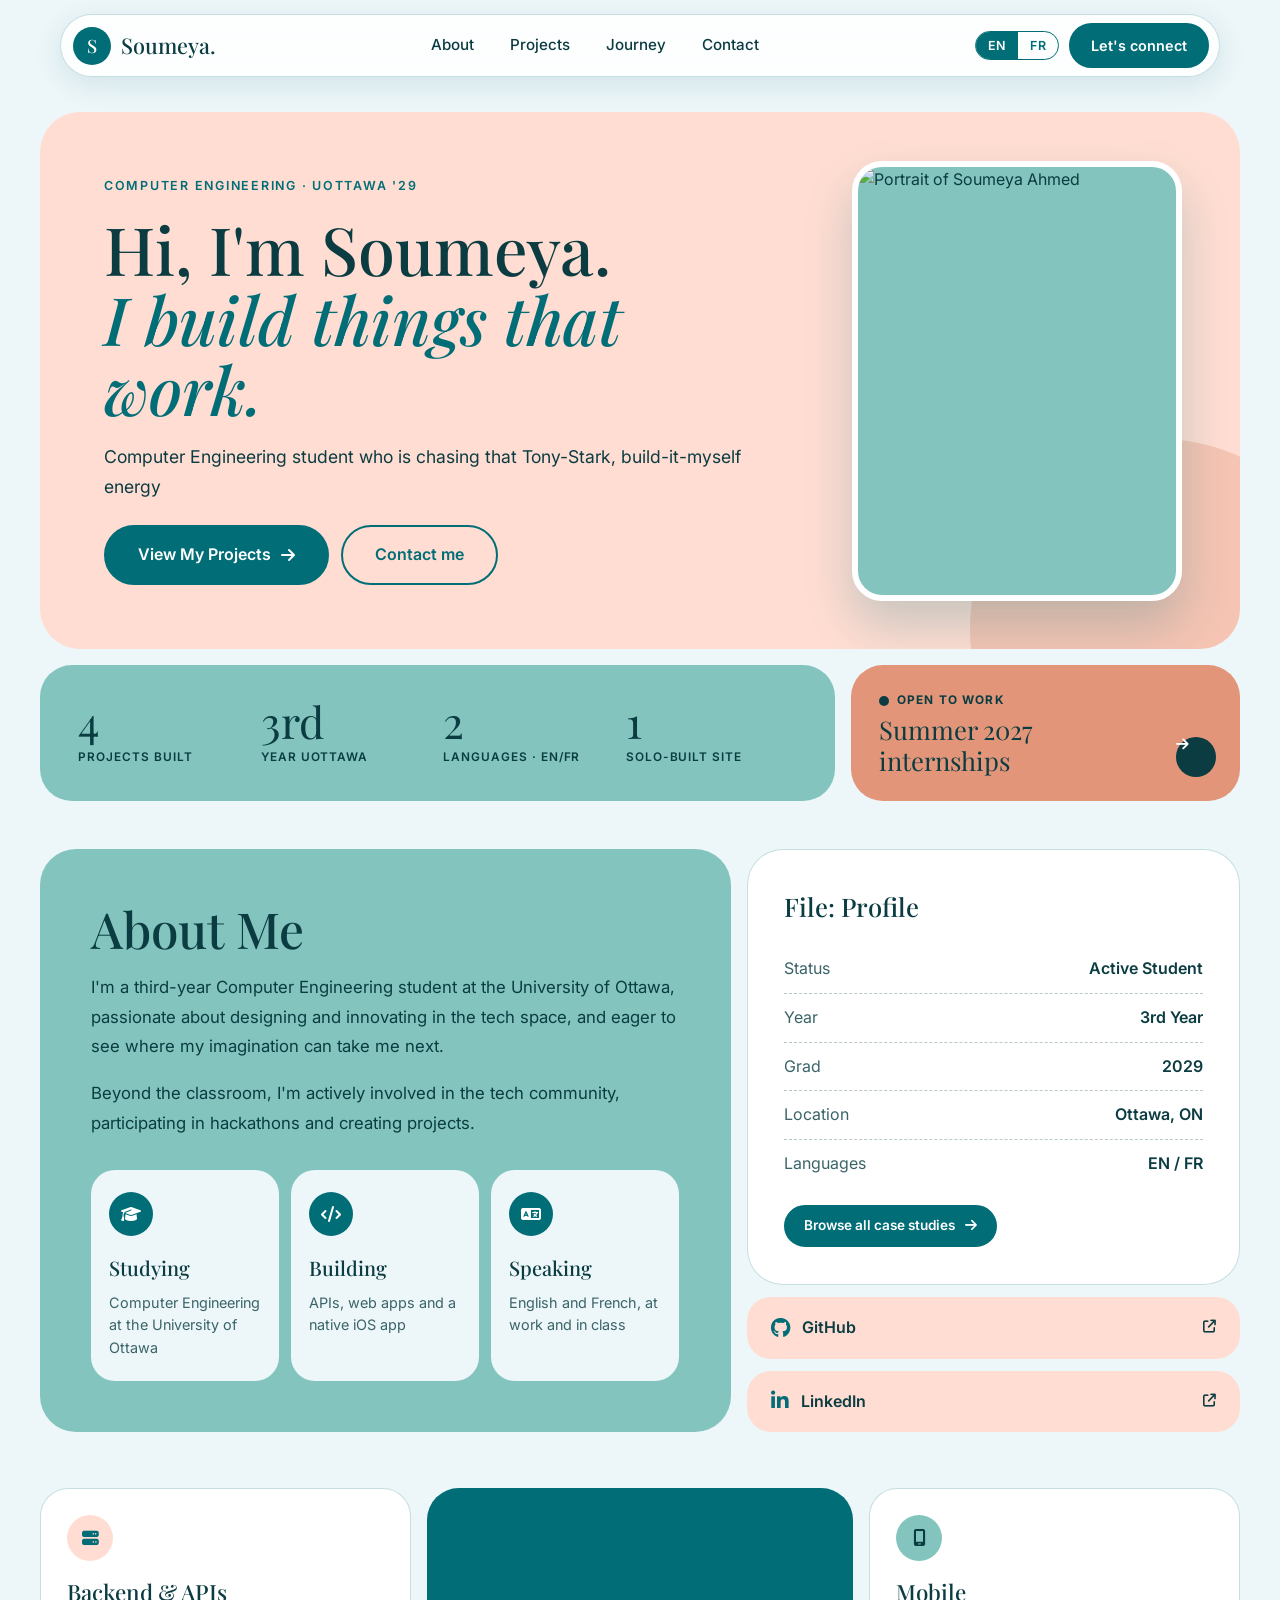
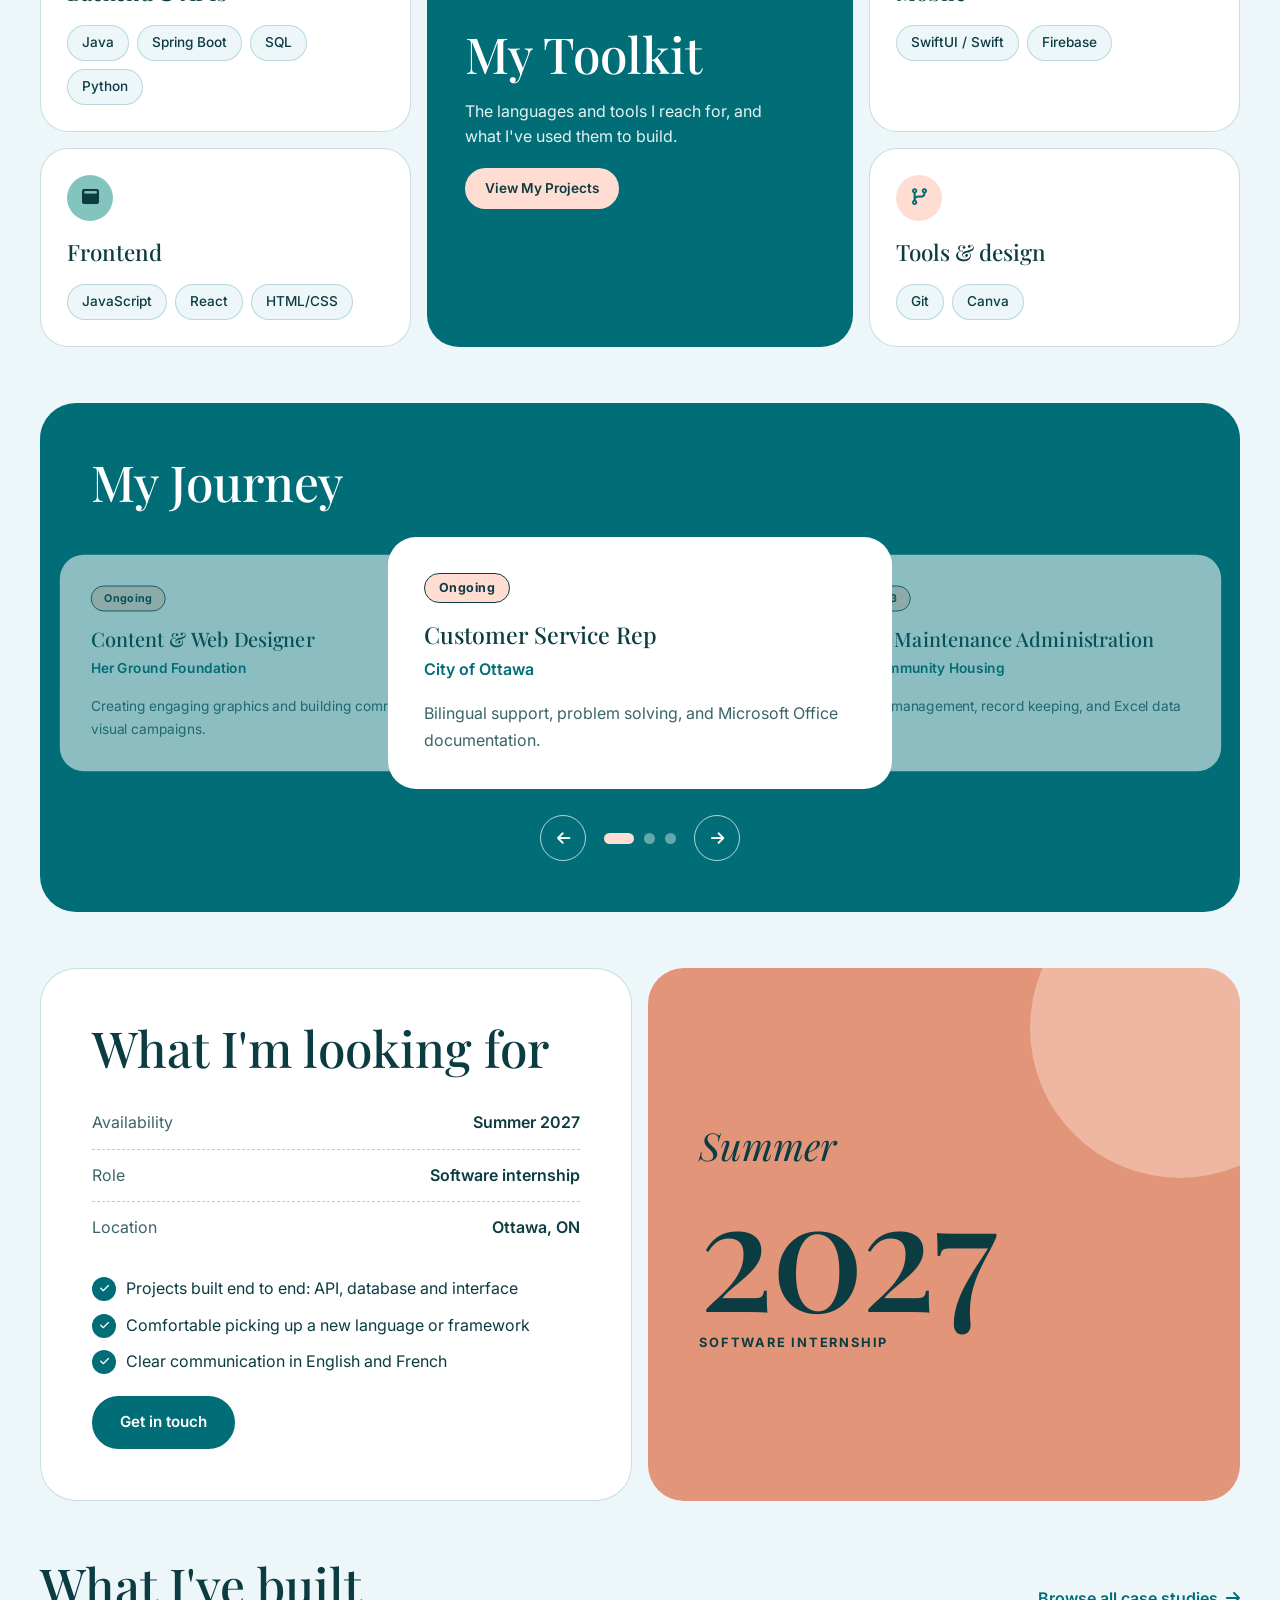
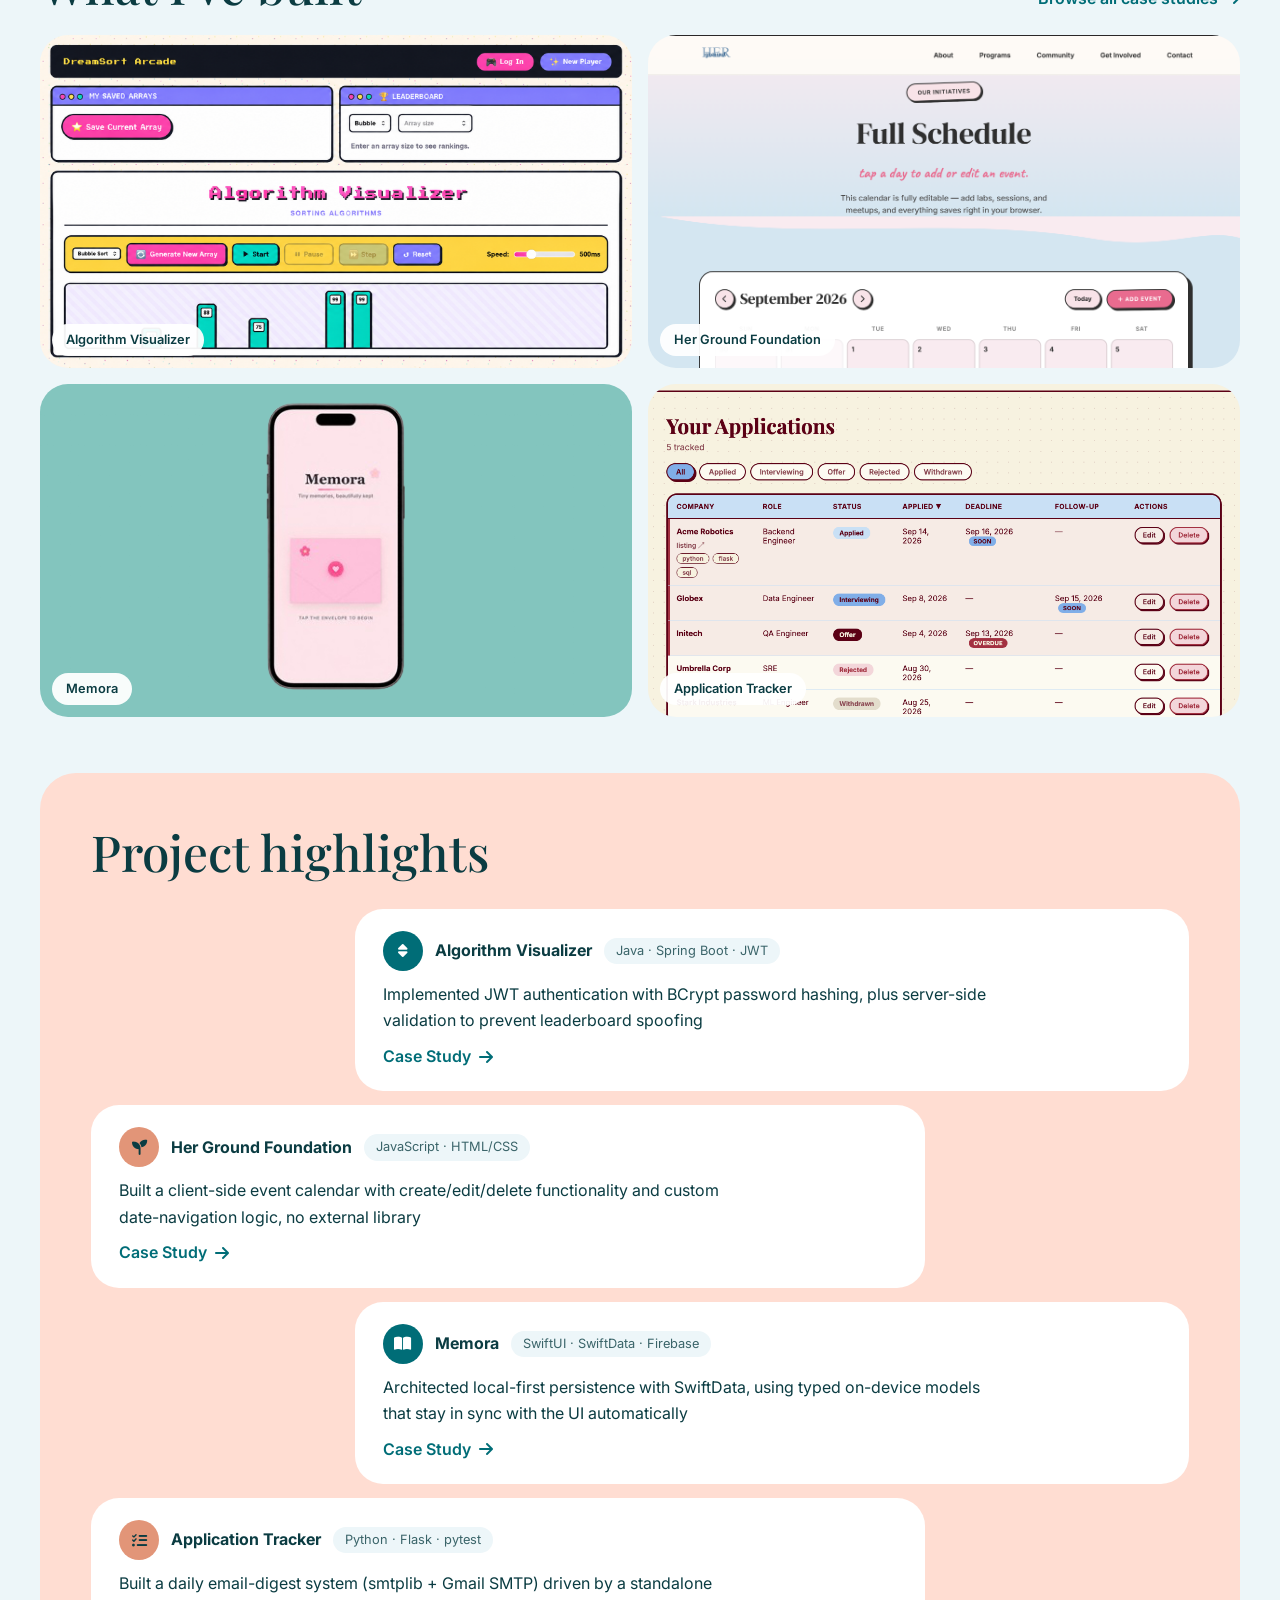
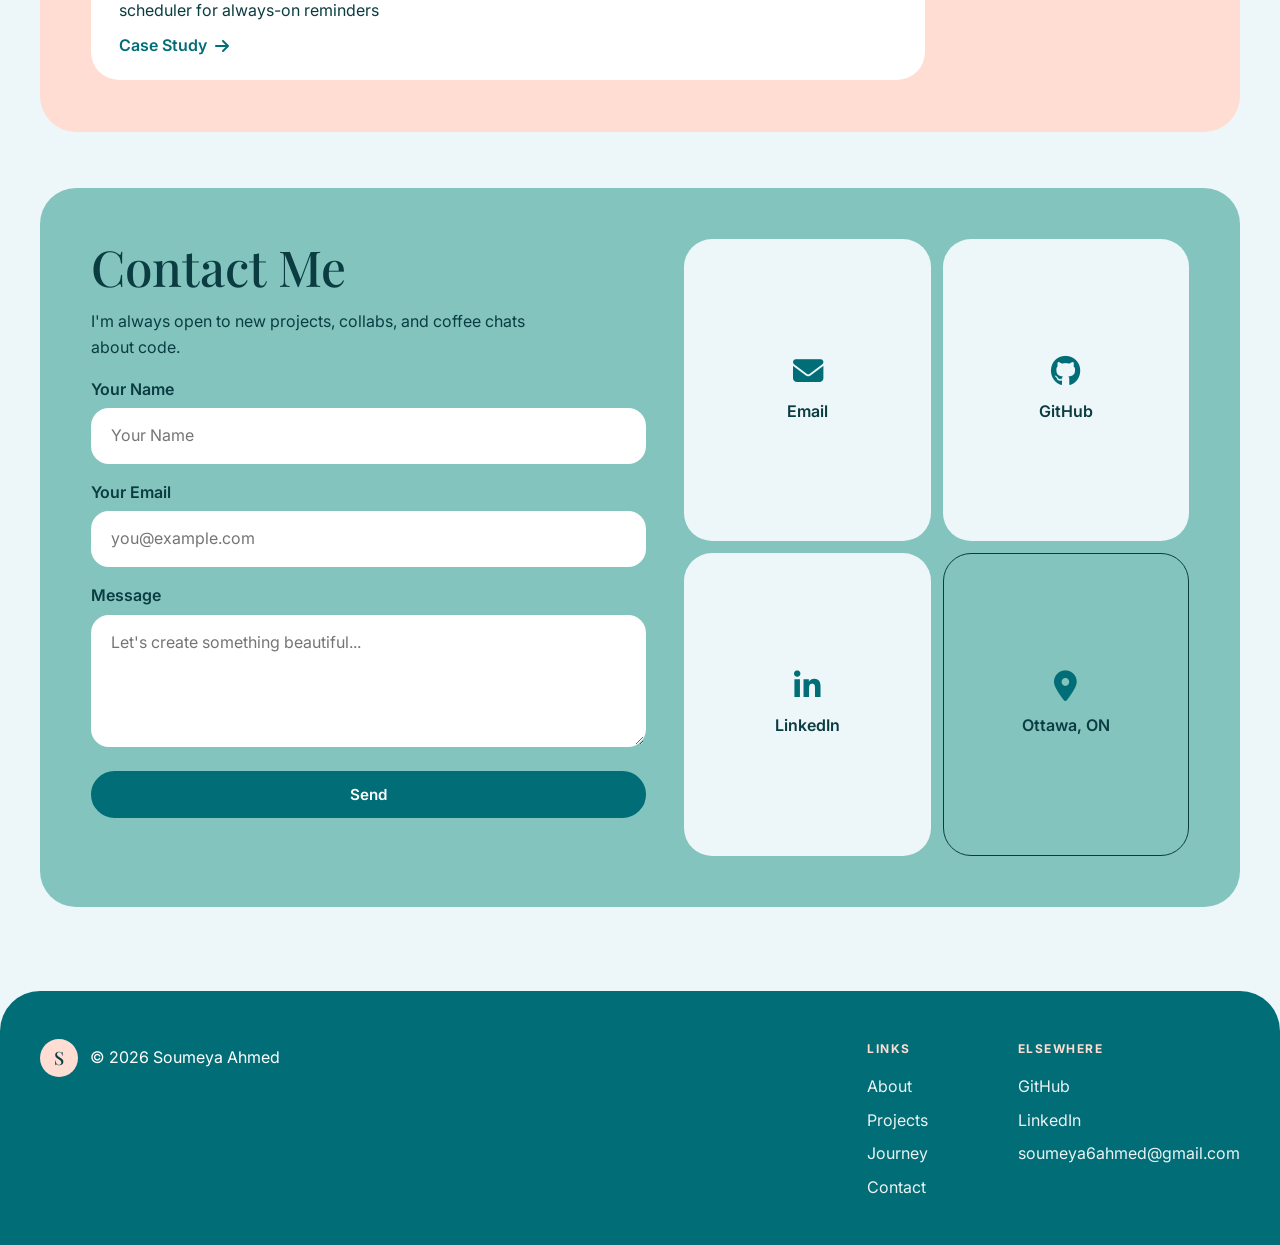
==== commit 954e50d8: "Redesign portfolio with new layout and palette" ====
--- a/index.html
+++ b/index.html
@@ -4,24 +4,23 @@
     <meta charset="UTF-8">
     <meta name="viewport" content="width=device-width, initial-scale=1.0">
     <title>Soumeya Ahmed | Computer Engineering</title>
+    <meta name="description" content="Soumeya Ahmed is a third-year Computer Engineering student at the University of Ottawa looking for a Summer 2027 software internship. Projects, case studies and code.">
+    <meta name="theme-color" content="#006d77">
     <link rel="stylesheet" href="style.css">
-    
+
     <link rel="stylesheet" href="https://cdnjs.cloudflare.com/ajax/libs/font-awesome/6.4.0/css/all.min.css">
-    <link href="https://fonts.googleapis.com/css2?family=Playfair+Display:ital,wght@0,400;0,700;1,400&family=Inter:wght@300;400;500;600;700&display=swap" rel="stylesheet">
+    <link href="https://fonts.googleapis.com/css2?family=Playfair+Display:ital,wght@0,400;0,500;0,700;1,400;1,500&family=Inter:wght@300;400;500;600;700&display=swap" rel="stylesheet">
 </head>
-<body>
-
-    <!-- Custom Cursor -->
-    <div class="cursor"></div>
-    <div class="cursor-trail"></div>
-
-    <!-- Navigation (Looks like a folder tab) -->
-    <nav class="nav">
+<body class="page-home">
+
+    <a href="#main" class="skip-link" data-i18n="nav.skip">Skip to content</a>
+
+    <!-- ========== NAVIGATION (floating pill) ========== -->
+    <nav class="nav" aria-label="Main">
         <div class="nav-container">
-            <a href="index.html" style="text-decoration:none;">
-                <div class="nav-logo">
-                    <span class="logo-text">Soumeya.</span>
-                </div>
+            <a href="index.html" class="nav-brand" aria-label="Soumeya Ahmed, home">
+                <span class="nav-logo-mark" aria-hidden="true">S</span>
+                <span class="logo-text">Soumeya.</span>
             </a>
             <div class="nav-links" id="navLinks">
                 <a href="#about" class="nav-link" data-i18n="nav.about">About</a>
@@ -38,223 +37,322 @@
                     <button type="button" class="lang-btn" data-lang="en">EN</button>
                     <button type="button" class="lang-btn" data-lang="fr">FR</button>
                 </div>
-                <a href="#contact" class="btn-aesthetic" data-i18n="nav.connect">Let's connect</a>
-            </div>
-            <div class="nav-toggle" id="navToggle">
+                <a href="#contact" class="btn-aesthetic btn-nav" data-i18n="nav.connect">Let's connect</a>
+            </div>
+            <button type="button" class="nav-toggle" id="navToggle" aria-label="Menu" aria-expanded="false" aria-controls="navLinks">
                 <span></span><span></span><span></span>
-            </div>
+            </button>
         </div>
     </nav>
 
-    <!-- ========== HERO SECTION (Scrapbook Cover) ========== -->
-    <section id="hero" class="section hero-section">
-
-        <div class="hero-container">
-            <div class="hero-visual">
-                <div class="hero-avatar-wrapper">
-                    <!-- The "Hello" tab, now styled exactly like the other badges -->
-                    <div class="sticker main-tab" data-i18n="hero.hello">Hello</div>
-
-                    <!-- The Main Box -->
-                    <div class="hero-avatar">
-                        <div class="avatar-inner">
-                            <img src="profile2.jpg" alt="Soumeya Ahmed" class="profile-img">
-                        </div>
-                    </div>
-                </div>
-            </div>
-
-            <div class="hero-content">
-                <h1 class="hero-title">
-                    <span class="hero-name">Soumeya<br>Ahmed</span>
-                </h1>
-                <div class="tag-line">
-                    <span class="tag-pill" data-i18n="hero.tagEngineering">Computer Engineering</span>
-                    <span class="tag-pill">uOttawa '29</span>
-                </div>
-                <p class="hero-description" data-i18n="hero.description">
-                  Computer Engineering student who is chasing that Tony-Stark, build-it-myself energy
+    <main id="main">
+
+    <!-- ========== HERO ========== -->
+    <section id="hero" class="hero-section">
+        <div class="wrap">
+            <div class="hero-grid">
+
+                <div class="hero-main">
+                    <p class="eyebrow"><span data-i18n="hero.tagEngineering">Computer Engineering</span> · uOttawa '29</p>
+                    <h1 class="hero-title">
+                        <span data-i18n="hero.title1">Hi, I'm Soumeya.</span>
+                        <em data-i18n="hero.title2">I build things that work.</em>
+                    </h1>
+                    <p class="hero-description" data-i18n="hero.description">
+                        Computer Engineering student who is chasing that Tony-Stark, build-it-myself energy
+                    </p>
+                    <div class="hero-actions">
+                        <a href="#projects" class="btn-aesthetic btn-large"><span data-i18n="hero.viewProjects">View My Projects</span> <i class="fas fa-arrow-right" aria-hidden="true"></i></a>
+                        <a href="#contact" class="btn-ghost btn-large" data-i18n="hero.contactMe">Contact me</a>
+                    </div>
+
+                    <figure class="hero-photo">
+                        <img src="profile2.jpg" alt="Portrait of Soumeya Ahmed" width="1000" height="1333">
+                    </figure>
+                </div>
+
+                <div class="hero-stats" aria-label="Quick numbers" data-i18n-aria="hero.statsAria">
+                    <div class="stat"><span class="num">4</span><span class="label" data-i18n="hero.stat1Label">Projects Built</span></div>
+                    <div class="stat"><span class="num" data-i18n="hero.stat2Num">3rd</span><span class="label" data-i18n="hero.stat2Label">Year uOttawa</span></div>
+                    <div class="stat"><span class="num">2</span><span class="label" data-i18n="hero.stat3Label">Languages · EN/FR</span></div>
+                    <div class="stat"><span class="num">1</span><span class="label" data-i18n="hero.stat4Label">Solo-Built Site</span></div>
+                </div>
+
+                <a href="#contact" class="hero-open">
+                    <span class="open-title" data-i18n="hero.openTitle">Open to work</span>
+                    <span class="open-text" data-i18n="hero.openText">Summer 2027 internships</span>
+                    <i class="fas fa-arrow-right open-arrow" aria-hidden="true"></i>
+                </a>
+
+            </div>
+        </div>
+    </section>
+
+    <!-- ========== ABOUT ========== -->
+    <section id="about" class="section about-section">
+        <div class="wrap about-grid">
+
+            <div class="panel panel-sage about-main">
+                <h2 class="section-title" data-i18n="about.title">About Me</h2>
+                <p data-i18n="about.bio1">
+                    I'm a third-year Computer Engineering student at the University of Ottawa,
+                    passionate about designing and innovating in the tech space,
+                    and eager to see where my imagination can take me next.
                 </p>
-                <div class="hero-actions">
-                    <a href="#projects" class="btn-aesthetic btn-large"><span data-i18n="hero.viewProjects">View My Projects</span> <i class="fas fa-arrow-right"></i></a>
-                </div>
-            </div>
-        </div>
-
-        <div class="bento-stats-bar">
-            <div class="bento-stat"><span class="num">4</span><span class="label" data-i18n="hero.stat1Label">Projects Built</span></div>
-            <div class="bento-stat"><span class="num" data-i18n="hero.stat2Num">3rd</span><span class="label" data-i18n="hero.stat2Label">Year uOttawa</span></div>
-            <div class="bento-stat"><span class="num">2</span><span class="label" data-i18n="hero.stat3Label">Languages · EN/FR</span></div>
-            <div class="bento-stat"><span class="num">1</span><span class="label" data-i18n="hero.stat4Label">Solo-Built Site</span></div>
-        </div>
-    </section>
-
-    <!-- ========== ABOUT SECTION ========== -->
-    <section id="about-detail" class="section about-section">
-        <div class="container">
-            <div class="section-header">
-                <h2 class="section-title" data-i18n="about.title">About Me</h2>
-            </div>
-
-            <div class="bento-grid">
-                <div class="bento-tile bento-span-4 bento-row-2">
-                    <p style="margin-bottom:16px;" data-i18n="about.bio1">
-                        I'm a third-year Computer Engineering student at the University of Ottawa,
-                        passionate about designing and innovating in the tech space,
-                        and eager to see where my imagination can take me next.
-                    </p>
-                    <p data-i18n="about.bio2">
-                        Beyond the classroom, I'm actively involved in the tech community, participating in hackathons
-                        and creating projects.
-                    </p>
-                </div>
-
-                <div class="bento-tile bento-span-2 bento-row-2">
-                    <h4 data-i18n="about.fileProfile">File: Profile</h4>
-                    <div class="card-row" style="border-bottom:1px dashed var(--text-light);"><span data-i18n="about.statusLabel">Status</span><span data-i18n="about.statusValue">Active Student</span></div>
-                    <div class="card-row" style="border-bottom:1px dashed var(--text-light);"><span data-i18n="about.yearLabel">Year</span><span data-i18n="about.yearValue">3rd Year</span></div>
-                    <div class="card-row" style="border-bottom:1px dashed var(--text-light);"><span data-i18n="about.gradLabel">Grad</span><span>2029</span></div>
-                    <div class="card-row" style="border-bottom:1px dashed var(--text-light);"><span data-i18n="about.locationLabel">Location</span><span data-i18n="about.locationValue">Ottawa, ON</span></div>
-                    <div class="card-row"><span data-i18n="about.languagesLabel">Languages</span><span>EN / FR</span></div>
-                </div>
-
-                <div class="bento-tile tone-latte bento-span-6">
-                    <h4 data-i18n="about.toolkitTitle"> My Toolkit</h4>
-                    <div class="skill-tags">
-                        <span>Java</span><span>Python</span><span>JavaScript</span>
-                        <span>React</span><span>HTML/CSS</span><span>Git</span>
-                        <span>Canva</span><span>Spring Boot</span><span>SQL</span>
-                        <span>Firebase</span><span>SwiftUI/Swift</span>
-                    </div>
-                </div>
-            </div>
-        </div>
-    </section>
-
-    <!-- ========== PROJECTS SECTION ========== -->
-<section id="projects" class="section projects-section">
-    <div class="container">
-        <div class="section-header">
-            <h2 class="section-title" data-i18n="projects.title">My Projects</h2>
-        </div>
-        <p style="margin: -30px 0 30px; color: var(--text-light);">
-            <a href="project.html" style="color: var(--dark-pink); font-weight: 600;"><span data-i18n="projects.browseAll">Browse all case studies</span> <i class="fas fa-arrow-right"></i></a>
-        </p>
-
-        <!-- ALL PROJECT CARDS ARE NOW UNIFORM - no need for different span classes -->
-        <div class="bento-grid">
-            <a href="Project1.html" class="bento-photo">
-                <img src="projects/algo-3.jpg" alt="Algorithm Visualizer" onerror="this.style.display='none'; this.parentElement.querySelector('.bento-photo-fallback').style.display='flex';">
-                <div class="bento-photo-fallback" style="display:none;"><i class="fas fa-sort"></i></div>
-                <span class="bento-photo-label">Algorithm Visualizer</span>
-            </a>
-            <a href="Project2.html" class="bento-photo">
-                <img src="projects/herground-3.jpg" alt="Her Ground Foundation" onerror="this.style.display='none'; this.parentElement.querySelector('.bento-photo-fallback').style.display='flex';">
-                <div class="bento-photo-fallback" style="display:none;"><i class="fas fa-seedling"></i></div>
-                <span class="bento-photo-label">Her Ground Foundation</span>
-            </a>
-            <a href="Project3.html" class="bento-photo">
-                <img src="projects/memora-3.jpg" alt="Memora" onerror="this.style.display='none'; this.parentElement.querySelector('.bento-photo-fallback').style.display='flex';">
-                <div class="bento-photo-fallback" style="display:none;"><i class="fas fa-book-open"></i></div>
-                <span class="bento-photo-label">Memora</span>
-            </a>
-            <a href="Project4.html" class="bento-photo">
-                <img src="projects/apptracker-1.png" alt="Application Tracker" onerror="this.style.display='none'; this.parentElement.querySelector('.bento-photo-fallback').style.display='flex';">
-                <div class="bento-photo-fallback" style="display:none;"><i class="fas fa-list-check"></i></div>
-                <span class="bento-photo-label">Application Tracker</span>
-            </a>
-        </div>
-    </div>
-</section>
-    <!-- ========== EXPERIENCE SECTION ========== -->
-    <section id="experience" class="section experience-section">
-        <div class="container">
-            <div class="section-header">
+                <p data-i18n="about.bio2">
+                    Beyond the classroom, I'm actively involved in the tech community, participating in hackathons
+                    and creating projects.
+                </p>
+
+                <ul class="mini-cards">
+                    <li class="mini-card">
+                        <i class="fas fa-graduation-cap" aria-hidden="true"></i>
+                        <h3 data-i18n="about.card1Title">Studying</h3>
+                        <p data-i18n="about.card1Text">Computer Engineering at the University of Ottawa</p>
+                    </li>
+                    <li class="mini-card">
+                        <i class="fas fa-code" aria-hidden="true"></i>
+                        <h3 data-i18n="about.card2Title">Building</h3>
+                        <p data-i18n="about.card2Text">APIs, web apps and a native iOS app</p>
+                    </li>
+                    <li class="mini-card">
+                        <i class="fas fa-language" aria-hidden="true"></i>
+                        <h3 data-i18n="about.card3Title">Speaking</h3>
+                        <p data-i18n="about.card3Text">English and French, at work and in class</p>
+                    </li>
+                </ul>
+            </div>
+
+            <div class="about-side">
+                <div class="panel panel-white profile-card">
+                    <h3 data-i18n="about.fileProfile">File: Profile</h3>
+                    <dl class="facts">
+                        <div><dt data-i18n="about.statusLabel">Status</dt><dd data-i18n="about.statusValue">Active Student</dd></div>
+                        <div><dt data-i18n="about.yearLabel">Year</dt><dd data-i18n="about.yearValue">3rd Year</dd></div>
+                        <div><dt data-i18n="about.gradLabel">Grad</dt><dd>2029</dd></div>
+                        <div><dt data-i18n="about.locationLabel">Location</dt><dd data-i18n="about.locationValue">Ottawa, ON</dd></div>
+                        <div><dt data-i18n="about.languagesLabel">Languages</dt><dd>EN / FR</dd></div>
+                    </dl>
+                    <a href="project.html" class="btn-aesthetic btn-small"><span data-i18n="projects.browseAll">Browse all case studies</span> <i class="fas fa-arrow-right" aria-hidden="true"></i></a>
+                </div>
+                <a class="bar-link" href="https://github.com/Soumeya0" target="_blank" rel="noopener"><i class="fab fa-github" aria-hidden="true"></i> GitHub <i class="fas fa-arrow-up-right-from-square bar-arrow" aria-hidden="true"></i></a>
+                <a class="bar-link" href="https://www.linkedin.com/in/soumeya-mohamed-ahmed-2aa940269/" target="_blank" rel="noopener"><i class="fab fa-linkedin-in" aria-hidden="true"></i> LinkedIn <i class="fas fa-arrow-up-right-from-square bar-arrow" aria-hidden="true"></i></a>
+            </div>
+
+        </div>
+    </section>
+
+    <!-- ========== TOOLKIT (four boxes around one) ========== -->
+    <section id="toolkit" class="section toolkit-section">
+        <div class="wrap">
+            <div class="toolkit-grid">
+                <article class="tool-box tb-1">
+                    <span class="tool-icon"><i class="fas fa-server" aria-hidden="true"></i></span>
+                    <h3 data-i18n="toolkit.backend">Backend &amp; APIs</h3>
+                    <ul class="chips"><li>Java</li><li>Spring Boot</li><li>SQL</li><li>Python</li></ul>
+                </article>
+                <article class="tool-box tb-2">
+                    <span class="tool-icon"><i class="fas fa-mobile-screen" aria-hidden="true"></i></span>
+                    <h3 data-i18n="toolkit.mobile">Mobile</h3>
+                    <ul class="chips"><li>SwiftUI / Swift</li><li>Firebase</li></ul>
+                </article>
+
+                <div class="tool-center">
+                    <h2 class="section-title" data-i18n="toolkit.title">My Toolkit</h2>
+                    <p data-i18n="toolkit.text">The languages and tools I reach for, and what I've used them to build.</p>
+                    <a href="#projects" class="btn-aesthetic btn-small" data-i18n="hero.viewProjects">View My Projects</a>
+                </div>
+
+                <article class="tool-box tb-3">
+                    <span class="tool-icon"><i class="fas fa-window-maximize" aria-hidden="true"></i></span>
+                    <h3 data-i18n="toolkit.frontend">Frontend</h3>
+                    <ul class="chips"><li>JavaScript</li><li>React</li><li>HTML/CSS</li></ul>
+                </article>
+                <article class="tool-box tb-4">
+                    <span class="tool-icon"><i class="fas fa-code-branch" aria-hidden="true"></i></span>
+                    <h3 data-i18n="toolkit.tools">Tools &amp; design</h3>
+                    <ul class="chips"><li>Git</li><li>Canva</li></ul>
+                </article>
+            </div>
+        </div>
+    </section>
+
+    <!-- ========== JOURNEY (carousel) ========== -->
+    <section id="experience" class="section journey-section">
+        <div class="wrap">
+            <div class="panel panel-teal journey-panel">
                 <h2 class="section-title" data-i18n="journey.title">My Journey</h2>
-            </div>
-
-            <div class="quote-grid">
-                <div class="quote-card">
-                    <span class="quote-mark">“</span>
-                    <div class="quote-body">
-                        <span class="date-badge" data-i18n="journey.ongoing">Ongoing</span>
-                        <h3 data-i18n="journey.job1Title">Customer Service Rep</h3>
-                        <span class="company">City of Ottawa</span>
-                        <p data-i18n="journey.job1Desc">Bilingual support, problem solving, and Microsoft Office documentation.</p>
-                    </div>
-                </div>
-                <div class="quote-card">
-                    <span class="quote-mark">“</span>
-                    <div class="quote-body">
-                        <span class="date-badge" data-i18n="journey.summer23">Summer '23</span>
-                        <h3 data-i18n="journey.job2Title">Student Maintenance Administration</h3>
-                        <span class="company">Ottawa Community Housing</span>
-                        <p data-i18n="journey.job2Desc">SharePoint management, record keeping, and Excel data processing.</p>
-                    </div>
-                </div>
-                <div class="quote-card">
-                    <span class="quote-mark">“</span>
-                    <div class="quote-body">
-                        <span class="date-badge" data-i18n="journey.ongoing">Ongoing</span>
-                        <h3 data-i18n="journey.job3Title">Content & Web Designer</h3>
-                        <span class="company">Her Ground Foundation</span>
-                        <p data-i18n="journey.job3Desc">Creating engaging graphics and building community visual campaigns.</p>
-                    </div>
-                </div>
-            </div>
-        </div>
-    </section>
-
-    <!-- ========== CONTACT SECTION ========== -->
+
+                <div class="carousel" id="journeyCarousel" aria-roledescription="carousel" aria-label="Experience">
+                    <div class="carousel-stage">
+                        <article class="slide" aria-roledescription="slide">
+                            <span class="date-badge" data-i18n="journey.ongoing">Ongoing</span>
+                            <h3 data-i18n="journey.job1Title">Customer Service Rep</h3>
+                            <span class="company">City of Ottawa</span>
+                            <p data-i18n="journey.job1Desc">Bilingual support, problem solving, and Microsoft Office documentation.</p>
+                        </article>
+                        <article class="slide" aria-roledescription="slide">
+                            <span class="date-badge" data-i18n="journey.summer23">Summer '23</span>
+                            <h3 data-i18n="journey.job2Title">Student Maintenance Administration</h3>
+                            <span class="company">Ottawa Community Housing</span>
+                            <p data-i18n="journey.job2Desc">SharePoint management, record keeping, and Excel data processing.</p>
+                        </article>
+                        <article class="slide" aria-roledescription="slide">
+                            <span class="date-badge" data-i18n="journey.ongoing">Ongoing</span>
+                            <h3 data-i18n="journey.job3Title">Content &amp; Web Designer</h3>
+                            <span class="company">Her Ground Foundation</span>
+                            <p data-i18n="journey.job3Desc">Creating engaging graphics and building community visual campaigns.</p>
+                        </article>
+                    </div>
+                    <div class="carousel-controls">
+                        <button type="button" class="car-btn" data-dir="-1" aria-label="Previous" data-i18n-aria="journey.prev"><i class="fas fa-arrow-left" aria-hidden="true"></i></button>
+                        <div class="car-dots" role="tablist" aria-label="Choose experience"></div>
+                        <button type="button" class="car-btn" data-dir="1" aria-label="Next" data-i18n-aria="journey.next"><i class="fas fa-arrow-right" aria-hidden="true"></i></button>
+                    </div>
+                </div>
+            </div>
+        </div>
+    </section>
+
+    <!-- ========== LOOKING FOR ========== -->
+    <section id="open" class="section open-section">
+        <div class="wrap open-grid">
+            <div class="panel panel-white open-main">
+                <h2 class="section-title" data-i18n="open.title">What I'm looking for</h2>
+                <dl class="facts facts-lined">
+                    <div><dt data-i18n="open.availLabel">Availability</dt><dd data-i18n="open.availValue">Summer 2027</dd></div>
+                    <div><dt data-i18n="open.roleLabel">Role</dt><dd data-i18n="open.roleValue">Software internship</dd></div>
+                    <div><dt data-i18n="about.locationLabel">Location</dt><dd data-i18n="about.locationValue">Ottawa, ON</dd></div>
+                </dl>
+                <ul class="tick-list">
+                    <li data-i18n="open.point1">Projects built end to end: API, database and interface</li>
+                    <li data-i18n="open.point2">Comfortable picking up a new language or framework</li>
+                    <li data-i18n="open.point3">Clear communication in English and French</li>
+                </ul>
+                <a href="#contact" class="btn-aesthetic" data-i18n="open.cta">Get in touch</a>
+            </div>
+            <div class="open-big" aria-hidden="true">
+                <span class="big-top" data-i18n="open.bigTop">Summer</span>
+                <span class="big-year">2027</span>
+                <span class="big-bottom" data-i18n="open.bigBottom">Software internship</span>
+            </div>
+        </div>
+    </section>
+
+    <!-- ========== PROJECTS (mosaic) ========== -->
+    <section id="projects" class="section projects-section">
+        <div class="wrap">
+            <div class="section-head">
+                <h2 class="section-title" data-i18n="projects.heading">What I've built</h2>
+                <a href="project.html" class="text-link"><span data-i18n="projects.browseAll">Browse all case studies</span> <i class="fas fa-arrow-right" aria-hidden="true"></i></a>
+            </div>
+
+            <div class="mosaic">
+                <a href="Project1.html" class="m-tile"><img src="projects/algo-3.jpg" alt="Algorithm Visualizer, sorting animation screen" loading="lazy"><span class="m-label">Algorithm Visualizer</span></a>
+                <a href="Project2.html" class="m-tile"><img src="projects/herground-1.jpg" alt="Her Ground Foundation website, home page" loading="lazy"><span class="m-label">Her Ground Foundation</span></a>
+                <a href="Project3.html" class="m-tile"><img src="projects/memora-3.jpg" alt="Memora iOS app screens" loading="lazy"><span class="m-label">Memora</span></a>
+                <a href="Project4.html" class="m-tile"><img src="projects/apptracker-1.png" alt="Application Tracker dashboard" loading="lazy"><span class="m-label">Application Tracker</span></a>
+            </div>
+        </div>
+    </section>
+
+    <!-- ========== HIGHLIGHTS (staggered cards) ========== -->
+    <section id="highlights" class="section highlights-section">
+        <div class="wrap">
+            <div class="panel panel-peach highlights-panel">
+                <h2 class="section-title" data-i18n="highlights.title">Project highlights</h2>
+                <div class="stagger">
+                    <article class="stag-card sc-1">
+                        <div class="stag-meta"><span class="stag-avatar" aria-hidden="true"><i class="fas fa-sort"></i></span><span class="stag-name">Algorithm Visualizer</span><span class="stag-tags">Java · Spring Boot · JWT</span></div>
+                        <p data-i18n="project1.highlight3">Implemented JWT authentication with BCrypt password hashing, plus server-side validation to prevent leaderboard spoofing</p>
+                        <a href="Project1.html" class="text-link"><span data-i18n="projectlisting.caseStudy">Case Study</span> <i class="fas fa-arrow-right" aria-hidden="true"></i></a>
+                    </article>
+                    <article class="stag-card sc-2">
+                        <div class="stag-meta"><span class="stag-avatar" aria-hidden="true"><i class="fas fa-seedling"></i></span><span class="stag-name">Her Ground Foundation</span><span class="stag-tags">JavaScript · HTML/CSS</span></div>
+                        <p data-i18n="project2.highlight1">Built a client-side event calendar with create/edit/delete functionality and custom date-navigation logic, no external library</p>
+                        <a href="Project2.html" class="text-link"><span data-i18n="projectlisting.caseStudy">Case Study</span> <i class="fas fa-arrow-right" aria-hidden="true"></i></a>
+                    </article>
+                    <article class="stag-card sc-3">
+                        <div class="stag-meta"><span class="stag-avatar" aria-hidden="true"><i class="fas fa-book-open"></i></span><span class="stag-name">Memora</span><span class="stag-tags">SwiftUI · SwiftData · Firebase</span></div>
+                        <p data-i18n="project3.highlight1">Architected local-first persistence with SwiftData, using typed on-device models that stay in sync with the UI automatically</p>
+                        <a href="Project3.html" class="text-link"><span data-i18n="projectlisting.caseStudy">Case Study</span> <i class="fas fa-arrow-right" aria-hidden="true"></i></a>
+                    </article>
+                    <article class="stag-card sc-4">
+                        <div class="stag-meta"><span class="stag-avatar" aria-hidden="true"><i class="fas fa-list-check"></i></span><span class="stag-name">Application Tracker</span><span class="stag-tags">Python · Flask · pytest</span></div>
+                        <p data-i18n="project4.highlight2">Built a daily email-digest system (smtplib + Gmail SMTP) driven by a standalone scheduler for always-on reminders</p>
+                        <a href="Project4.html" class="text-link"><span data-i18n="projectlisting.caseStudy">Case Study</span> <i class="fas fa-arrow-right" aria-hidden="true"></i></a>
+                    </article>
+                </div>
+            </div>
+        </div>
+    </section>
+
+    <!-- ========== CONTACT ========== -->
     <section id="contact" class="section contact-section">
-        <div class="container">
-            <div class="section-header">
-                <h2 class="section-title" data-i18n="contact.title">Contact Me</h2>
-            </div>
-
-            <div class="contact-grid">
-                <div class="crew-card">
-                    <h3 data-i18n="contact.sayHello">Say hello </h3>
-                    <p data-i18n="contact.intro">I'm always open to new projects, collabs, and coffee chats about code.</p>
-                    <div class="crew-grid">
-                        <a href="mailto:soumeya6ahmed@gmail.com" class="crew-tile"><i class="fas fa-envelope"></i> <span data-i18n="contact.email">Email</span></a>
-                        <a href="https://github.com/Soumeya0" target="_blank" class="crew-tile"><i class="fab fa-github"></i> GitHub</a>
-                        <a href="https://www.linkedin.com/in/soumeya-mohamed-ahmed-2aa940269/" target="_blank" class="crew-tile"><i class="fab fa-linkedin-in"></i> LinkedIn</a>
-                    </div>
-                </div>
-
-                <form class="aesthetic-form" id="contactForm" action="https://formsubmit.co/ajax/soumeya6ahmed@gmail.com" method="POST">
-                    <input type="hidden" name="_subject" value="New message from your portfolio site ✿">
+        <div class="wrap">
+            <div class="panel panel-sage contact-panel">
+                <form class="contact-form" id="contactForm" action="https://formsubmit.co/ajax/soumeya6ahmed@gmail.com" method="POST">
+                    <h2 class="section-title" data-i18n="contact.title">Contact Me</h2>
+                    <p class="form-intro" data-i18n="contact.intro">I'm always open to new projects, collabs, and coffee chats about code.</p>
+                    <input type="hidden" name="_subject" value="New message from your portfolio site">
                     <input type="hidden" name="_captcha" value="false">
-                    <input type="text" name="_honey" style="display:none">
+                    <input type="text" name="_honey" style="display:none" tabindex="-1" autocomplete="off">
                     <div class="form-group">
-                        <label data-i18n="contact.formName">Your Name</label>
-                        <input type="text" name="name" placeholder="Your Name" data-i18n-placeholder="contact.formNamePlaceholder" required>
+                        <label for="f-name" data-i18n="contact.formName">Your Name</label>
+                        <input id="f-name" type="text" name="name" placeholder="Your Name" data-i18n-placeholder="contact.formNamePlaceholder" autocomplete="name" required>
                     </div>
                     <div class="form-group">
-                        <label data-i18n="contact.formEmail">Your Email</label>
-                        <input type="email" name="email" placeholder="you@example.com" required>
+                        <label for="f-email" data-i18n="contact.formEmail">Your Email</label>
+                        <input id="f-email" type="email" name="email" placeholder="you@example.com" autocomplete="email" required>
                     </div>
                     <div class="form-group">
-                        <label data-i18n="contact.formMessage">Message</label>
-                        <textarea name="message" rows="4" placeholder="Let's create something beautiful..." data-i18n-placeholder="contact.formMessagePlaceholder" required></textarea>
+                        <label for="f-msg" data-i18n="contact.formMessage">Message</label>
+                        <textarea id="f-msg" name="message" rows="4" placeholder="Let's create something beautiful..." data-i18n-placeholder="contact.formMessagePlaceholder" required></textarea>
                     </div>
                     <button type="submit" class="btn-aesthetic btn-full" data-i18n="contact.send">Send</button>
+                    <p class="form-status" id="formStatus" role="status" aria-live="polite"></p>
                 </form>
-            </div>
-        </div>
-    </section>
+
+                <div class="tiles">
+                    <a href="mailto:soumeya6ahmed@gmail.com" class="tile"><i class="fas fa-envelope" aria-hidden="true"></i><span data-i18n="contact.email">Email</span></a>
+                    <a href="https://github.com/Soumeya0" target="_blank" rel="noopener" class="tile"><i class="fab fa-github" aria-hidden="true"></i><span>GitHub</span></a>
+                    <a href="https://www.linkedin.com/in/soumeya-mohamed-ahmed-2aa940269/" target="_blank" rel="noopener" class="tile"><i class="fab fa-linkedin-in" aria-hidden="true"></i><span>LinkedIn</span></a>
+                    <div class="tile tile-static"><i class="fas fa-location-dot" aria-hidden="true"></i><span data-i18n="about.locationValue">Ottawa, ON</span></div>
+                </div>
+            </div>
+        </div>
+    </section>
+
+    </main>
 
     <!-- ========== FOOTER ========== -->
     <footer class="footer">
-        <div class="footer-container">
-            <p>&copy; 2026 Soumeya Ahmed.</p>
+        <div class="wrap footer-container">
+            <div class="footer-brand">
+                <span class="nav-logo-mark" aria-hidden="true">S</span>
+                <span class="footer-copy">&copy; 2026 Soumeya Ahmed</span>
+            </div>
+            <div class="footer-cols">
+                <div>
+                    <h4 data-i18n="footer.links">Links</h4>
+                    <a href="#about" data-i18n="nav.about">About</a>
+                    <a href="#projects" data-i18n="nav.projects">Projects</a>
+                    <a href="#experience" data-i18n="nav.journey">Journey</a>
+                    <a href="#contact" data-i18n="nav.contact">Contact</a>
+                </div>
+                <div>
+                    <h4 data-i18n="footer.elsewhere">Elsewhere</h4>
+                    <a href="https://github.com/Soumeya0" target="_blank" rel="noopener">GitHub</a>
+                    <a href="https://www.linkedin.com/in/soumeya-mohamed-ahmed-2aa940269/" target="_blank" rel="noopener">LinkedIn</a>
+                    <a href="mailto:soumeya6ahmed@gmail.com">soumeya6ahmed@gmail.com</a>
+                </div>
+            </div>
         </div>
     </footer>
 
-    <button class="scroll-top" id="scrollTop" data-i18n-aria="nav.scrollTop" aria-label="Scroll to top"><i class="fas fa-arrow-up"></i></button>
+    <button class="scroll-top" id="scrollTop" data-i18n-aria="nav.scrollTop" aria-label="Scroll to top"><i class="fas fa-arrow-up" aria-hidden="true"></i></button>
     <script src="translations.js"></script>
     <script src="i18n.js"></script>
     <script src="script.js"></script>
 </body>
-</html>+</html>
--- a/style.css
+++ b/style.css
@@ -1,51 +1,51 @@
 /* ========== CSS VARIABLES ========== */
-/* Palette: Cream #F9F5EF · Vanilla #FAEFE3 · Latte #E8DBD1 · Mocha #B7A49C · Espresso #5C4336 */
+/* Palette: Teal #006D77 · Sage #83C5BE · Ice #EDF6F9 · Peach #FFDDD2 · Coral #E29578
+   Extra: Ink #0B3C42 (deep teal for text, passes contrast on every palette colour) */
 :root {
-    --cream: #F9F5EF;
-    --vanilla: #FAEFE3;
-    --latte: #E8DBD1;
-    --clay: #CDBBAC;   /* interpolated tone between latte + mocha, used for a 3rd accent */
-    --mocha: #B7A49C;
-    --espresso: #5C4336;
-
-    --bg-color: var(--cream);
-    --card-bg: var(--vanilla);
-    --main-yellow: var(--latte);   /* warm highlight accent */
-
-    --main-pink: var(--mocha);     /* primary accent (shadows / CTAs) */
-    --dark-pink: var(--espresso);  /* deep accent / hover / borders */
-    --light-purple: var(--clay);   /* secondary accent */
-    --text-main: var(--espresso);
-    --text-light: #8C7A6E; /* muted espresso for body copy */
-    --font-serif: 'Playfair Display', serif;
-    --font-sans: 'Inter', sans-serif;
+    --teal: #006D77;
+    --sage: #83C5BE;
+    --ice: #EDF6F9;
+    --peach: #FFDDD2;
+    --coral: #E29578;
+    --ink: #0B3C42;
+    --ink-soft: #3A6469;
+    --line: rgba(0, 109, 119, 0.22);
+
+    /* legacy names used by the case-study pages, mapped onto the new palette */
+    --cream: var(--ice);
+    --vanilla: #FFFFFF;
+    --latte: var(--peach);
+    --clay: var(--sage);
+    --mocha: var(--coral);
+    --espresso: var(--ink);
+
+    --bg-color: var(--ice);
+    --card-bg: #FFFFFF;
+    --main-yellow: var(--peach);
+
+    --main-pink: var(--sage);       /* primary accent */
+    --dark-pink: var(--teal);       /* deep accent / hover */
+    --light-purple: var(--sage);    /* secondary accent */
+    --text-main: var(--ink);
+    --text-light: var(--ink-soft);
+    --font-serif: 'Playfair Display', Georgia, serif;
+    --font-sans: 'Inter', system-ui, sans-serif;
 }
 
 * { margin: 0; padding: 0; box-sizing: border-box; }
+html { scroll-behavior: smooth; scroll-padding-top: 96px; -webkit-text-size-adjust: 100%; }
 body {
     font-family: var(--font-sans);
     background: var(--bg-color);
-    background-image: radial-gradient(rgba(183, 164, 156, 0.35) 1px, transparent 1px);
-    background-size: 20px 20px;
     color: var(--text-main);
+    line-height: 1.6;
     overflow-x: hidden;
-    cursor: none;
-}
-
-/* ========== CURSOR ========== */
-.cursor {
-    position: fixed; width: 20px; height: 20px; background: var(--main-pink);
-    border-radius: 50%; pointer-events: none; z-index: 9999;
-    transform: translate(-50%, -50%); mix-blend-mode: multiply;
-    transition: width 0.2s, height 0.2s;
-}
-.cursor-trail {
-    position: fixed; width: 40px; height: 40px; border: 2px solid var(--dark-pink);
-    border-radius: 50%; pointer-events: none; z-index: 9998;
-    transform: translate(-50%, -50%); transition: 0.15s ease-out;
-}
-.cursor.hover { width: 40px; height: 40px; background: transparent; border: 2px solid var(--dark-pink); }
-.cursor-trail.hover { transform: translate(-50%, -50%) scale(0.5); background: var(--main-pink); border-color: var(--main-pink); }
+}
+a { color: inherit; text-decoration: none; }
+img { max-width: 100%; }
+
+/* The old custom cursor is retired (it hid the real pointer); keep the markup harmless on older pages */
+.cursor, .cursor-trail { display: none !important; }
 
 /* ========== NAVIGATION ========== */
 .nav {
@@ -946,4 +946,361 @@
         grid-row: span 2 !important;
     }
     .crew-grid { grid-template-columns: 1fr; }
-}+}
+
+/* =====================================================================
+   REDESIGN LAYER (teal / sage / ice / peach / coral)
+   Soft rounded panels, floating pill navigation, thin outlines.
+   Sits after the older rules so it wins where they overlap.
+   ===================================================================== */
+
+.wrap { width: min(1200px, 100% - 40px); margin-inline: auto; }
+.section { padding: 28px 0; }
+:focus-visible { outline: 3px solid var(--teal); outline-offset: 3px; border-radius: 6px; }
+
+.skip-link {
+    position: absolute; left: 12px; top: -60px; z-index: 2000;
+    background: var(--ink); color: #fff; padding: 10px 16px; border-radius: 999px; font-weight: 600;
+}
+.skip-link:focus { top: 12px; }
+
+/* ---------- buttons ---------- */
+.btn-aesthetic {
+    display: inline-flex; align-items: center; justify-content: center; gap: 10px;
+    background: var(--teal); color: #fff;
+    padding: 12px 26px; border-radius: 999px; font-weight: 600; font-size: 0.95rem; font-family: inherit;
+    border: 2px solid var(--teal); box-shadow: none; cursor: pointer;
+    transition: background .2s ease, transform .2s ease, color .2s ease, border-color .2s ease;
+}
+.btn-aesthetic:hover { background: var(--ink); border-color: var(--ink); transform: translateY(-2px); box-shadow: none; }
+.btn-large { padding: 15px 32px; font-size: 1rem; }
+.btn-small { padding: 8px 18px; font-size: 0.85rem; box-shadow: none; }
+.btn-small:hover { box-shadow: none; }
+.btn-full { width: 100%; }
+.btn-ghost {
+    display: inline-flex; align-items: center; justify-content: center; gap: 10px;
+    background: transparent; color: var(--teal); border: 2px solid var(--teal);
+    padding: 12px 26px; border-radius: 999px; font-weight: 600; transition: background .2s ease, color .2s ease, transform .2s ease;
+}
+.btn-ghost:hover { background: var(--teal); color: #fff; transform: translateY(-2px); }
+.btn-ghost.btn-large { padding: 15px 32px; font-size: 1rem; }
+.text-link { display: inline-flex; align-items: center; gap: 8px; font-weight: 600; color: var(--teal); }
+.text-link i { transition: transform .2s ease; }
+.text-link:hover i { transform: translateX(4px); }
+.text-link:hover { text-decoration: underline; text-underline-offset: 4px; }
+
+/* ---------- navigation: floating pill ---------- */
+.nav { position: fixed; top: 14px; left: 0; right: 0; width: auto; padding: 0; background: none; border: 0; backdrop-filter: none; z-index: 1000; pointer-events: none; }
+.nav-container {
+    pointer-events: auto; position: relative;
+    width: min(1160px, 100% - 28px); max-width: none; margin: 0 auto; padding: 8px 10px 8px 12px;
+    display: flex; align-items: center; justify-content: space-between; gap: 16px;
+    background: rgba(255, 255, 255, 0.86); backdrop-filter: blur(14px); -webkit-backdrop-filter: blur(14px);
+    border: 1.5px solid var(--line); border-radius: 999px; box-shadow: 0 8px 28px rgba(0, 109, 119, 0.12);
+}
+.nav-brand { display: inline-flex; align-items: center; gap: 10px; }
+.nav-logo-mark {
+    width: 38px; height: 38px; border-radius: 50%; flex: none;
+    display: inline-flex; align-items: center; justify-content: center;
+    background: var(--teal); color: #fff; font-family: var(--font-serif); font-size: 1.15rem; font-weight: 500;
+}
+.nav-logo .logo-text, .logo-text { font-family: var(--font-serif); font-size: 1.35rem; font-weight: 500; color: var(--ink); }
+.nav-links { display: flex; gap: 4px; align-items: center; }
+.nav-link { color: var(--ink); font-weight: 500; font-size: 0.95rem; padding: 8px 16px; border-radius: 999px; transition: background .2s ease, color .2s ease; }
+.nav-link:hover { background: var(--peach); color: var(--ink); transform: none; }
+.nav-link.active { background: var(--peach); border-bottom: 0; }
+.nav-cta { display: flex; align-items: center; gap: 10px; }
+.btn-nav { padding: 9px 20px; font-size: 0.9rem; }
+.nav-toggle {
+    display: none; width: 44px; height: 44px; border-radius: 50%; border: 0; background: var(--peach);
+    cursor: pointer; flex-direction: column; align-items: center; justify-content: center; gap: 5px;
+}
+.nav-toggle span { display: block; width: 20px; height: 2px; background: var(--ink); border-radius: 2px; transition: transform .2s ease, opacity .2s ease; }
+.nav-toggle[aria-expanded="true"] span:nth-child(1) { transform: translateY(7px) rotate(45deg); }
+.nav-toggle[aria-expanded="true"] span:nth-child(2) { opacity: 0; }
+.nav-toggle[aria-expanded="true"] span:nth-child(3) { transform: translateY(-7px) rotate(-45deg); }
+
+.lang-toggle { display: inline-flex; align-items: center; border: 1.5px solid var(--teal); border-radius: 999px; background: transparent; overflow: hidden; }
+.lang-btn { background: transparent; border: 0; cursor: pointer; font-family: var(--font-sans); font-weight: 600; font-size: 0.78rem; color: var(--teal); padding: 6px 12px; transition: background .2s ease, color .2s ease; }
+.lang-btn + .lang-btn { border-left: 1.5px solid var(--teal); }
+.lang-btn:hover { background: var(--peach); color: var(--ink); }
+.lang-btn.active { background: var(--teal); color: #fff; }
+.lang-toggle-mobile { display: none; margin-top: 12px; }
+
+/* ---------- shared panel + headings ---------- */
+.panel { border-radius: 36px; padding: clamp(26px, 4vw, 56px); }
+.panel-sage { background: var(--sage); }
+.panel-peach { background: var(--peach); }
+.panel-teal { background: var(--teal); color: #fff; }
+.panel-white { background: #fff; border: 1.5px solid var(--line); }
+.section-title {
+    font-family: var(--font-serif); font-weight: 500; font-size: clamp(2rem, 4vw, 3.1rem); line-height: 1.1; color: inherit; margin: 0;
+}
+.section-head { display: flex; justify-content: space-between; align-items: flex-end; flex-wrap: wrap; gap: 12px 24px; margin-bottom: 24px; }
+.eyebrow { text-transform: uppercase; letter-spacing: 0.14em; font-size: 0.78rem; font-weight: 600; color: var(--teal); }
+
+/* ---------- hero ---------- */
+.hero-section { padding: 112px 0 20px; }
+.hero-grid { display: grid; grid-template-columns: repeat(12, 1fr); gap: 16px; }
+.hero-main {
+    grid-column: 1 / -1; position: relative; overflow: hidden;
+    background: var(--peach); border-radius: 40px;
+    padding: clamp(28px, 5vw, 72px); min-height: 460px;
+    display: flex; flex-direction: column; justify-content: center; gap: 18px;
+}
+.hero-main::after {
+    content: ""; position: absolute; width: 380px; height: 380px; border-radius: 50%;
+    background: var(--coral); opacity: 0.35; right: -110px; bottom: -170px; pointer-events: none;
+}
+.hero-main > *:not(.hero-photo) { position: relative; z-index: 1; max-width: min(640px, 62%); }
+.hero-title { font-family: var(--font-serif); font-weight: 500; font-size: clamp(2.4rem, 5.2vw, 4.6rem); line-height: 1.05; color: var(--ink); margin: 0; }
+.hero-title span, .hero-title em { display: block; }
+.hero-title em { font-style: italic; color: var(--teal); }
+.hero-description { font-size: 1.1rem; color: var(--ink); max-width: 46ch; line-height: 1.7; }
+.hero-actions { display: flex; flex-wrap: wrap; gap: 12px; margin-top: 6px; }
+.hero-photo {
+    position: absolute; z-index: 1; right: clamp(20px, 4.5vw, 64px); top: 50%; transform: translateY(-50%);
+    width: clamp(210px, 26vw, 330px); aspect-ratio: 3 / 4; margin: 0;
+    border-radius: 30px; overflow: hidden; background: var(--sage);
+    border: 6px solid #fff; box-shadow: 0 24px 48px rgba(0, 109, 119, 0.22);
+}
+.hero-photo img { width: 100%; height: 100%; object-fit: cover; object-position: center 20%; display: block; }
+
+.hero-stats {
+    grid-column: 1 / 9; background: var(--sage); border-radius: 32px; padding: 28px clamp(20px, 3vw, 40px);
+    display: grid; grid-template-columns: repeat(4, 1fr); gap: 12px; align-items: center;
+}
+.stat { display: flex; flex-direction: column; gap: 4px; }
+.stat .num { font-family: var(--font-serif); font-size: clamp(2rem, 3.4vw, 2.8rem); line-height: 1; color: var(--ink); }
+.stat .label { font-size: 0.74rem; letter-spacing: 0.08em; text-transform: uppercase; font-weight: 600; color: var(--ink); }
+.hero-open {
+    grid-column: 9 / -1; position: relative; background: var(--coral); color: var(--ink);
+    border-radius: 32px; padding: 26px 28px; display: flex; flex-direction: column; gap: 4px; justify-content: center;
+    transition: transform .2s ease, background .2s ease;
+}
+.hero-open:hover { transform: translateY(-3px); background: #eba58d; }
+.open-title { display: inline-flex; align-items: center; gap: 8px; font-size: 0.74rem; letter-spacing: 0.1em; text-transform: uppercase; font-weight: 700; }
+.open-title::before { content: ""; width: 10px; height: 10px; border-radius: 50%; background: var(--ink); display: inline-block; }
+.open-text { font-family: var(--font-serif); font-size: clamp(1.3rem, 2vw, 1.75rem); line-height: 1.2; padding-right: 64px; }
+.open-arrow { position: absolute; right: 24px; bottom: 24px; width: 40px; height: 40px; border-radius: 50%; background: var(--ink); color: #fff; display: inline-flex; align-items: center; justify-content: center; font-size: 0.9rem; }
+@media (prefers-reduced-motion: no-preference) {
+    .open-title::before { animation: pulse 2s ease-in-out infinite; }
+    @keyframes pulse { 0%, 100% { box-shadow: 0 0 0 0 rgba(11, 60, 66, 0.4); } 50% { box-shadow: 0 0 0 7px rgba(11, 60, 66, 0); } }
+}
+
+/* ---------- about ---------- */
+.about-grid { display: grid; grid-template-columns: 7fr 5fr; gap: 16px; align-items: stretch; }
+.about-main > p { margin-top: 18px; max-width: 58ch; font-size: 1.05rem; color: var(--ink); line-height: 1.75; }
+.mini-cards { list-style: none; display: grid; grid-template-columns: repeat(3, 1fr); gap: 12px; margin-top: 32px; }
+.mini-card { background: var(--ice); border-radius: 24px; padding: 22px 18px; min-height: 200px; display: flex; flex-direction: column; gap: 8px; }
+.mini-card i { width: 44px; height: 44px; border-radius: 50%; background: var(--teal); color: #fff; display: inline-flex; align-items: center; justify-content: center; font-size: 1rem; margin-bottom: 8px; }
+.mini-card h3 { font-family: var(--font-serif); font-weight: 500; font-size: 1.25rem; }
+.mini-card p { font-size: 0.9rem; color: var(--ink-soft); line-height: 1.55; }
+.about-side { display: flex; flex-direction: column; gap: 12px; }
+.profile-card { display: flex; flex-direction: column; align-items: flex-start; gap: 18px; padding: clamp(24px, 3vw, 36px); flex: 1; }
+.profile-card h3 { font-family: var(--font-serif); font-weight: 500; font-size: 1.6rem; }
+.facts { width: 100%; }
+.facts > div { display: flex; justify-content: space-between; gap: 16px; padding: 11px 0; border-bottom: 1px dashed rgba(11, 60, 66, 0.28); }
+.facts > div:last-child { border-bottom: 0; }
+.facts dt { color: var(--ink-soft); }
+.facts dd { font-weight: 600; text-align: right; }
+.bar-link { display: flex; align-items: center; gap: 12px; background: var(--peach); border-radius: 24px; padding: 18px 24px; font-weight: 600; transition: background .2s ease, transform .2s ease; }
+.bar-link:hover { background: var(--coral); transform: translateY(-2px); }
+.bar-link i:first-child { font-size: 1.25rem; color: var(--teal); }
+.bar-link:hover i:first-child { color: var(--ink); }
+.bar-arrow { margin-left: auto; font-size: 0.8rem; }
+
+/* ---------- toolkit: four boxes around one ---------- */
+.toolkit-grid { display: grid; grid-template-columns: 1fr 1.15fr 1fr; grid-template-rows: auto auto; gap: 16px; }
+.tool-box {
+    background: #fff; border: 1.5px solid var(--line); border-radius: 28px; padding: 26px;
+    display: flex; flex-direction: column; gap: 14px; align-items: flex-start; transition: transform .2s ease, border-color .2s ease;
+}
+.tool-box:hover { transform: translateY(-3px); border-color: var(--teal); }
+.tb-1 { grid-column: 1; grid-row: 1; } .tb-3 { grid-column: 1; grid-row: 2; }
+.tb-2 { grid-column: 3; grid-row: 1; } .tb-4 { grid-column: 3; grid-row: 2; }
+.tool-center { grid-column: 2; grid-row: 1 / 3; background: var(--teal); color: #fff; border-radius: 32px; padding: clamp(24px, 3vw, 44px); display: flex; flex-direction: column; justify-content: center; align-items: flex-start; gap: 18px; }
+.tool-center p { color: #E6F3F3; max-width: 30ch; }
+.tool-center .btn-aesthetic { background: var(--peach); color: var(--ink); border-color: var(--peach); }
+.tool-center .btn-aesthetic:hover { background: #fff; border-color: #fff; }
+.tool-icon { width: 46px; height: 46px; border-radius: 50%; display: inline-flex; align-items: center; justify-content: center; background: var(--peach); color: var(--teal); font-size: 1.05rem; }
+.tb-2 .tool-icon, .tb-3 .tool-icon { background: var(--sage); color: var(--ink); }
+.tool-box h3 { font-family: var(--font-serif); font-weight: 500; font-size: 1.4rem; }
+.chips { list-style: none; display: flex; flex-wrap: wrap; gap: 8px; }
+.chips li { padding: 6px 14px; border-radius: 999px; background: var(--ice); border: 1px solid var(--line); font-size: 0.85rem; font-weight: 500; }
+
+/* ---------- journey carousel ---------- */
+.journey-panel { overflow: hidden; }
+.journey-panel .section-title { color: #fff; }
+.carousel { margin-top: 28px; }
+.carousel-stage { display: flex; flex-direction: column; gap: 14px; }
+.slide { background: #fff; color: var(--ink); border-radius: 28px; padding: clamp(24px, 3vw, 36px); display: flex; flex-direction: column; align-items: flex-start; gap: 8px; }
+.slide h3 { font-family: var(--font-serif); font-weight: 500; font-size: 1.45rem; line-height: 1.2; }
+.slide p { color: var(--ink-soft); line-height: 1.65; }
+.date-badge { display: inline-block; background: var(--peach); color: var(--ink); padding: 4px 14px; border-radius: 999px; font-size: 0.78rem; font-weight: 700; letter-spacing: 0.04em; }
+.company { color: var(--teal); font-weight: 600; display: block; }
+.carousel-controls { display: none; align-items: center; justify-content: center; gap: 18px; margin-top: 26px; }
+.carousel.is-ready .carousel-controls { display: flex; }
+.carousel.is-ready .carousel-stage { display: grid; }
+.carousel.is-ready .slide {
+    grid-area: 1 / 1; width: 46%; justify-self: center; min-height: 100%;
+    opacity: 0; visibility: hidden; transform: scale(0.8);
+    transition: transform .45s ease, opacity .45s ease, visibility 0s linear .45s;
+}
+.carousel.is-ready .slide.is-active { opacity: 1; visibility: visible; transform: none; z-index: 3; transition-delay: 0s; }
+.carousel.is-ready .slide.is-prev, .carousel.is-ready .slide.is-next { opacity: 0.55; visibility: visible; z-index: 1; transition-delay: 0s; }
+.carousel.is-ready .slide.is-prev { transform: translateX(-72%) scale(0.86); }
+.carousel.is-ready .slide.is-next { transform: translateX(72%) scale(0.86); }
+.car-btn { width: 46px; height: 46px; border-radius: 50%; border: 1.5px solid rgba(255, 255, 255, 0.7); background: transparent; color: #fff; cursor: pointer; font-size: 0.95rem; transition: background .2s ease, color .2s ease; }
+.car-btn:hover { background: #fff; color: var(--teal); }
+.car-btn:focus-visible, .car-dot:focus-visible { outline-color: var(--peach); }
+.car-dots { display: flex; gap: 10px; align-items: center; }
+.car-dot { width: 11px; height: 11px; padding: 0; border-radius: 999px; border: 0; background: rgba(255, 255, 255, 0.4); cursor: pointer; transition: width .25s ease, background .25s ease; }
+.car-dot[aria-selected="true"] { width: 30px; background: var(--peach); }
+@media (prefers-reduced-motion: reduce) { .carousel.is-ready .slide { transition: none; } }
+
+/* ---------- looking for ---------- */
+.open-grid { display: grid; grid-template-columns: 1fr 1fr; gap: 16px; }
+.open-main { display: flex; flex-direction: column; align-items: flex-start; gap: 22px; }
+.facts-lined > div { padding: 13px 0; }
+.tick-list { list-style: none; display: flex; flex-direction: column; gap: 12px; }
+.tick-list li { position: relative; padding-left: 34px; line-height: 1.55; }
+.tick-list li::before { content: "\f00c"; font-family: "Font Awesome 6 Free"; font-weight: 900; position: absolute; left: 0; top: 1px; width: 24px; height: 24px; border-radius: 50%; background: var(--teal); color: #fff; font-size: 0.65rem; display: inline-flex; align-items: center; justify-content: center; }
+.open-big { position: relative; overflow: hidden; background: var(--coral); border-radius: 36px; padding: clamp(28px, 4vw, 56px); display: flex; flex-direction: column; justify-content: center; gap: 4px; color: var(--ink); }
+.open-big::after { content: ""; position: absolute; width: 300px; height: 300px; border-radius: 50%; background: var(--peach); opacity: 0.45; right: -90px; top: -90px; }
+.open-big > * { position: relative; z-index: 1; }
+.big-top { font-family: var(--font-serif); font-style: italic; font-size: clamp(1.6rem, 3vw, 2.4rem); }
+.big-year { font-family: var(--font-serif); font-weight: 500; font-size: clamp(5rem, 13vw, 9.5rem); line-height: 0.9; letter-spacing: -0.02em; }
+.big-bottom { text-transform: uppercase; letter-spacing: 0.14em; font-size: 0.8rem; font-weight: 700; margin-top: 12px; }
+
+/* ---------- projects mosaic ---------- */
+.mosaic { display: grid; grid-template-columns: repeat(2, 1fr); gap: 16px; }
+.m-tile { position: relative; overflow: hidden; border-radius: 28px; aspect-ratio: 16 / 9; background: var(--sage); display: block; }
+.m-tile img { width: 100%; height: 100%; object-fit: cover; display: block; transition: transform .5s ease; }
+.m-tile:hover img { transform: scale(1.05); }
+.m-label { position: absolute; left: 12px; bottom: 12px; max-width: calc(100% - 24px); background: rgba(255, 255, 255, 0.94); color: var(--ink); padding: 6px 14px; border-radius: 999px; font-size: 0.8rem; font-weight: 600; transition: background .2s ease, color .2s ease; white-space: nowrap; overflow: hidden; text-overflow: ellipsis; }
+.m-tile:hover .m-label { background: var(--teal); color: #fff; }
+
+/* ---------- highlights (staggered) ---------- */
+.stagger { display: flex; flex-direction: column; gap: 14px; margin-top: 30px; }
+.stag-card { background: #fff; border-radius: 28px; padding: 22px 28px; width: 76%; display: flex; flex-direction: column; align-items: flex-start; gap: 10px; }
+.sc-1, .sc-3 { align-self: flex-end; }
+.stag-meta { display: flex; flex-wrap: wrap; align-items: center; gap: 8px 12px; }
+.stag-avatar { width: 40px; height: 40px; border-radius: 50%; background: var(--teal); color: #fff; display: inline-flex; align-items: center; justify-content: center; font-size: 0.95rem; }
+.sc-2 .stag-avatar, .sc-4 .stag-avatar { background: var(--coral); color: var(--ink); }
+.stag-name { font-weight: 700; }
+.stag-tags { font-size: 0.8rem; color: var(--ink-soft); background: var(--ice); padding: 3px 12px; border-radius: 999px; }
+.stag-card p { color: var(--ink); line-height: 1.65; max-width: 62ch; }
+
+/* ---------- contact ---------- */
+.contact-panel { display: grid; grid-template-columns: 1.1fr 1fr; gap: clamp(20px, 3vw, 40px); align-items: stretch; }
+.contact-form { display: flex; flex-direction: column; gap: 16px; }
+.form-intro { color: var(--ink); max-width: 46ch; }
+.form-group { margin: 0; }
+.form-group label { display: block; font-weight: 600; margin-bottom: 6px; color: var(--ink); }
+.contact-form .form-group input, .contact-form .form-group textarea {
+    width: 100%; padding: 13px 18px; border-radius: 18px; border: 2px solid transparent; background: #fff; color: var(--ink); font: inherit;
+}
+.contact-form .form-group textarea { resize: vertical; min-height: 120px; }
+.contact-form .form-group input:focus, .contact-form .form-group textarea:focus { outline: none; border-color: var(--teal); }
+.contact-form .btn-aesthetic:disabled { opacity: 0.65; cursor: progress; }
+.form-status { min-height: 1.4em; font-weight: 600; color: var(--ink); }
+.tiles { display: grid; grid-template-columns: 1fr 1fr; gap: 12px; }
+.tile { background: var(--ice); border-radius: 28px; padding: 22px; display: flex; flex-direction: column; align-items: center; justify-content: center; gap: 12px; text-align: center; font-weight: 600; min-height: 150px; transition: transform .2s ease, background .2s ease; }
+.tile i { font-size: 1.9rem; color: var(--teal); }
+a.tile:hover { background: var(--peach); transform: translateY(-3px); }
+.tile-static { background: transparent; border: 1.5px solid var(--ink); }
+
+/* ---------- footer ---------- */
+.footer { background: var(--teal); color: #fff; margin-top: 56px; padding: 48px 0 40px; text-align: left; border-top: 0; border-radius: 40px 40px 0 0; }
+.footer p { color: #fff; font-weight: 500; }
+.footer-container { max-width: 1200px; margin: 0 auto; padding: 0 20px; display: flex; justify-content: space-between; gap: 32px; flex-wrap: wrap; }
+.footer-container > p:only-child { margin: 0 auto; text-align: center; }
+.footer .wrap.footer-container { padding: 0; }
+.footer-brand { display: flex; align-items: center; gap: 12px; }
+.footer .nav-logo-mark { background: var(--peach); color: var(--ink); }
+.footer-cols { display: flex; gap: clamp(32px, 7vw, 96px); flex-wrap: wrap; }
+.footer-cols h4 { text-transform: uppercase; letter-spacing: 0.12em; font-size: 0.75rem; color: var(--peach); margin-bottom: 12px; }
+.footer-cols a { display: block; padding: 4px 0; color: #fff; opacity: 0.92; }
+.footer-cols a:hover { opacity: 1; text-decoration: underline; text-underline-offset: 4px; }
+
+.scroll-top { background: var(--teal); color: #fff; border: 0; box-shadow: 0 8px 20px rgba(0, 109, 119, 0.3); width: 48px; height: 48px; border-radius: 50%; }
+.scroll-top:hover { background: var(--ink); }
+
+/* ---------- responsive ---------- */
+@media (max-width: 980px) {
+    .about-grid, .open-grid, .contact-panel { grid-template-columns: 1fr; }
+    .hero-stats { grid-column: 1 / -1; }
+    .hero-open { grid-column: 1 / -1; min-height: 130px; }
+    .toolkit-grid { grid-template-columns: 1fr 1fr; }
+    .tool-center { grid-column: 1 / -1; grid-row: 1; }
+    .tb-1, .tb-2, .tb-3, .tb-4 { grid-column: auto; grid-row: auto; }
+    .open-big { min-height: 260px; }
+}
+@media (max-width: 900px) {
+    .nav-toggle { display: inline-flex; }
+    .nav-cta .lang-toggle { display: none; }
+    .lang-toggle-mobile { display: inline-flex; }
+    .nav-links {
+        display: none; position: absolute; top: calc(100% + 10px); left: 0; width: 100%;
+        flex-direction: column; align-items: stretch; gap: 2px; padding: 14px;
+        background: #fff; border: 1.5px solid var(--line); border-radius: 28px; box-shadow: 0 16px 40px rgba(0, 109, 119, 0.18);
+    }
+    .nav-links.open { display: flex; }
+    .nav-link { padding: 12px 16px; }
+    .nav-container { gap: 8px; }
+    .nav-cta { margin-left: auto; }
+}
+@media (max-width: 820px) {
+    .hero-section { padding-top: 98px; }
+    .hero-main { min-height: 0; }
+    .hero-main > *:not(.hero-photo) { max-width: none; }
+    .hero-photo { position: static; transform: none; width: min(240px, 66%); order: -1; z-index: 1; }
+    .hero-title { font-size: clamp(2.2rem, 9vw, 3.2rem); }
+    .carousel.is-ready .slide { width: 100%; }
+    .carousel.is-ready .slide.is-prev, .carousel.is-ready .slide.is-next { opacity: 0; visibility: hidden; }
+    .carousel.is-ready .slide.is-prev { transform: translateX(-12%) scale(0.9); }
+    .carousel.is-ready .slide.is-next { transform: translateX(12%) scale(0.9); }
+    .stag-card { width: 100%; }
+    .mosaic { grid-template-columns: 1fr; }
+}
+@media (max-width: 560px) {
+    .btn-nav { display: none; }
+    .hero-stats { grid-template-columns: 1fr 1fr; row-gap: 22px; }
+    .mini-cards { grid-template-columns: 1fr; }
+    .mini-card { min-height: 0; }
+    .toolkit-grid { grid-template-columns: 1fr; }
+    .tiles { grid-template-columns: 1fr 1fr; }
+    .tile { min-height: 120px; padding: 16px; }
+    .footer { border-radius: 28px 28px 0 0; }
+}
+
+/* scroll-reveal (classes added by script.js, removed after the fade) */
+.rv { opacity: 0; transform: translateY(22px); transition: opacity .6s ease, transform .6s ease; }
+.rv.rv-in { opacity: 1; transform: none; }
+.tiles { grid-auto-rows: 1fr; }
+.footer-container { align-items: flex-start; }
+
+/* ---------- softening the case-study / listing pages to match the new look ---------- */
+body .project-page-hero { padding-top: 112px; }
+body .project-card { background: #fff; border: 1.5px solid var(--line); border-radius: 36px; box-shadow: none; }
+body .project-card:hover { transform: none; box-shadow: 0 18px 44px rgba(0, 109, 119, 0.12); }
+body .project-detail-desc { border: 1.5px solid var(--line); border-radius: 28px; background: var(--ice); }
+body .tech-stack span, body .project-tag { border: 1.5px solid var(--line); background: var(--ice); color: var(--ink); }
+body .project-detail-links { border-top: 1.5px solid var(--line); }
+body .project-detail-links a { border: 2px solid var(--teal); color: var(--teal); background: transparent; box-shadow: none; }
+body .project-detail-links a:hover { background: var(--teal); color: #fff; transform: translateY(-2px); box-shadow: none; }
+body .case-about-img { border: 0; border-radius: 24px; box-shadow: 0 14px 32px rgba(0, 109, 119, 0.16); }
+body .case-process-step { border: 1.5px solid var(--line); border-radius: 24px; background: var(--ice); }
+body .project-nav-footer { border-top: 1.5px solid var(--line); }
+body .project-stack-card { background: #fff; border: 1.5px solid var(--line); border-radius: 36px; box-shadow: none; }
+body .project-stack-card:hover { box-shadow: 0 18px 44px rgba(0, 109, 119, 0.14); }
+body .project-stack-row .project-stack-img { border: 0; border-radius: 24px; }
+body .project-stack-case { border: 2px solid var(--teal); color: var(--teal); background: transparent; box-shadow: none; border-radius: 999px; }
+body .project-stack-case:hover { background: var(--teal); color: #fff; transform: translateY(-2px); }
+body .filter-tab { background: transparent; border: 1.5px solid var(--teal); color: var(--teal); box-shadow: none; border-radius: 999px; }
+body .filter-tab:hover { background: var(--peach); color: var(--ink); box-shadow: none; }
+body .filter-tab.active { background: var(--teal); color: #fff; box-shadow: none; }
+body .project-stack-category { color: var(--teal); }
+body .project-stack-number { color: var(--sage); }
+.lang-toggle-mobile { align-self: flex-start; }
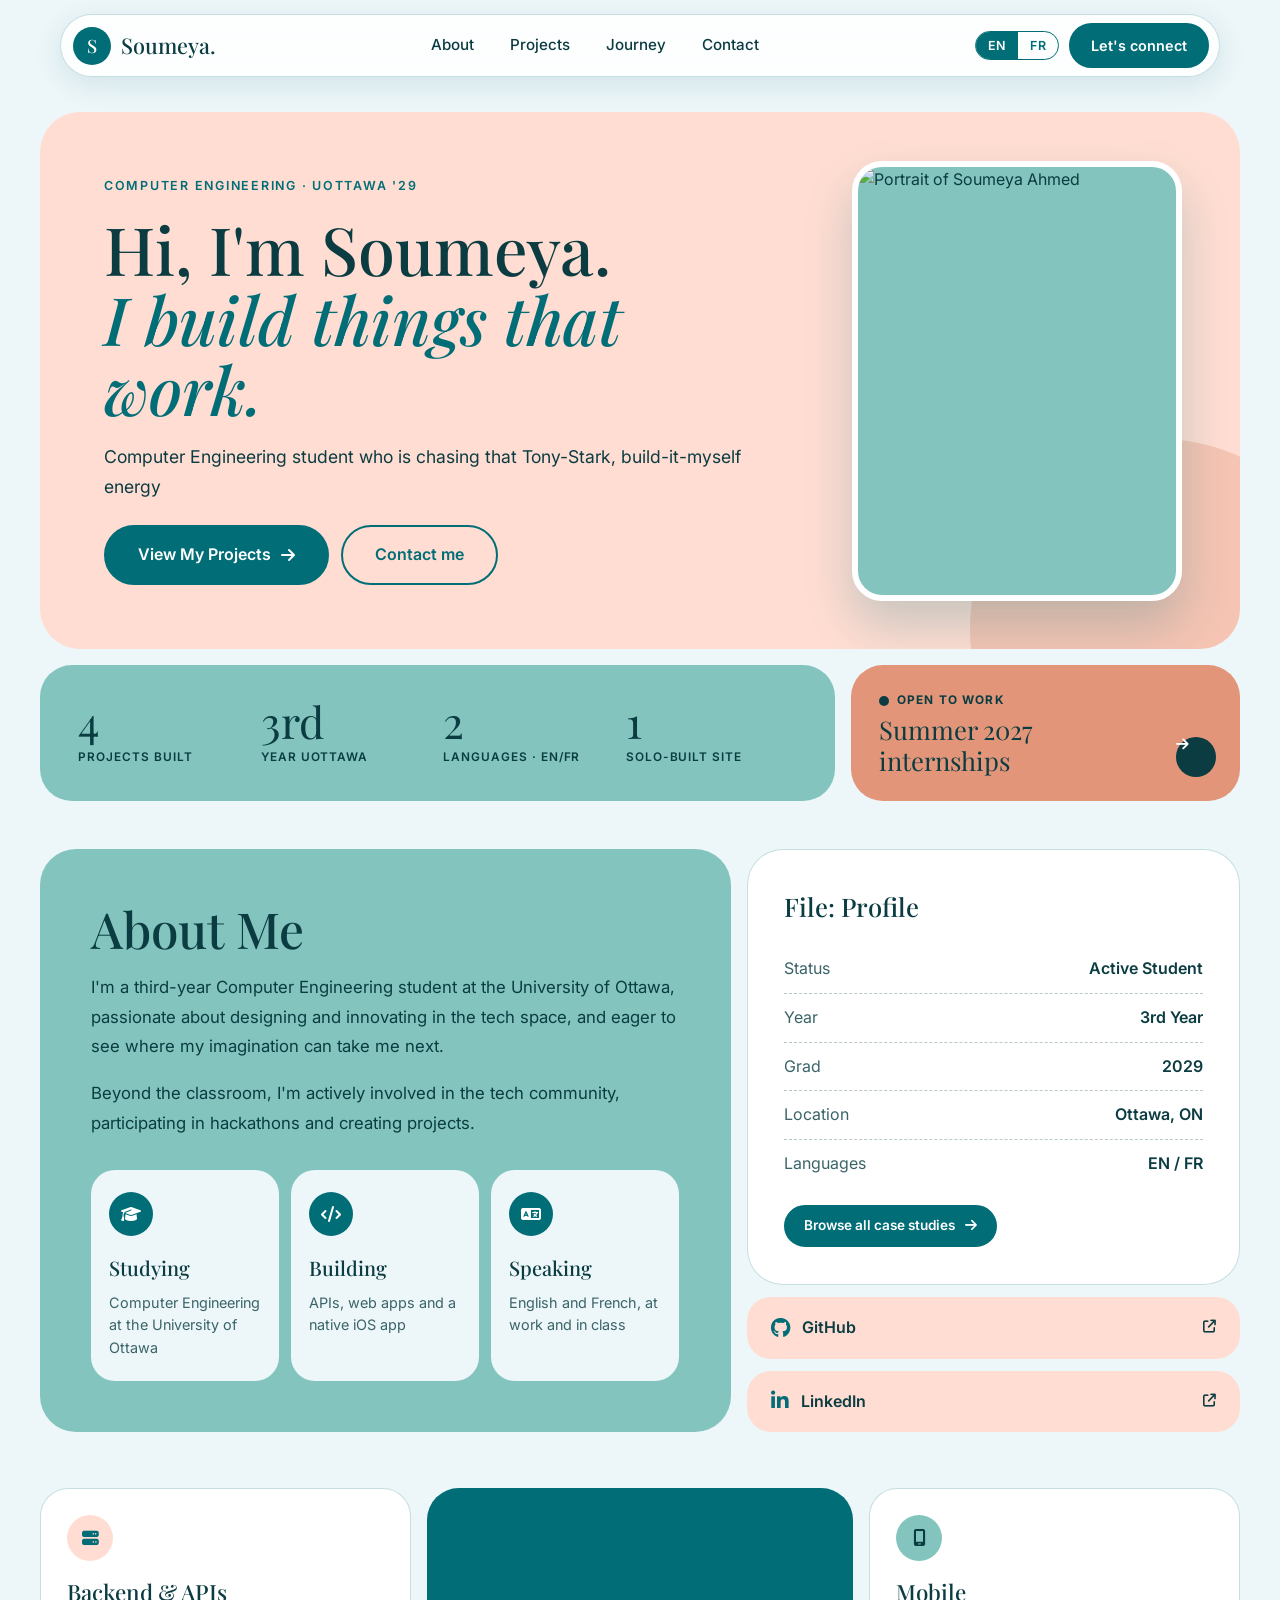
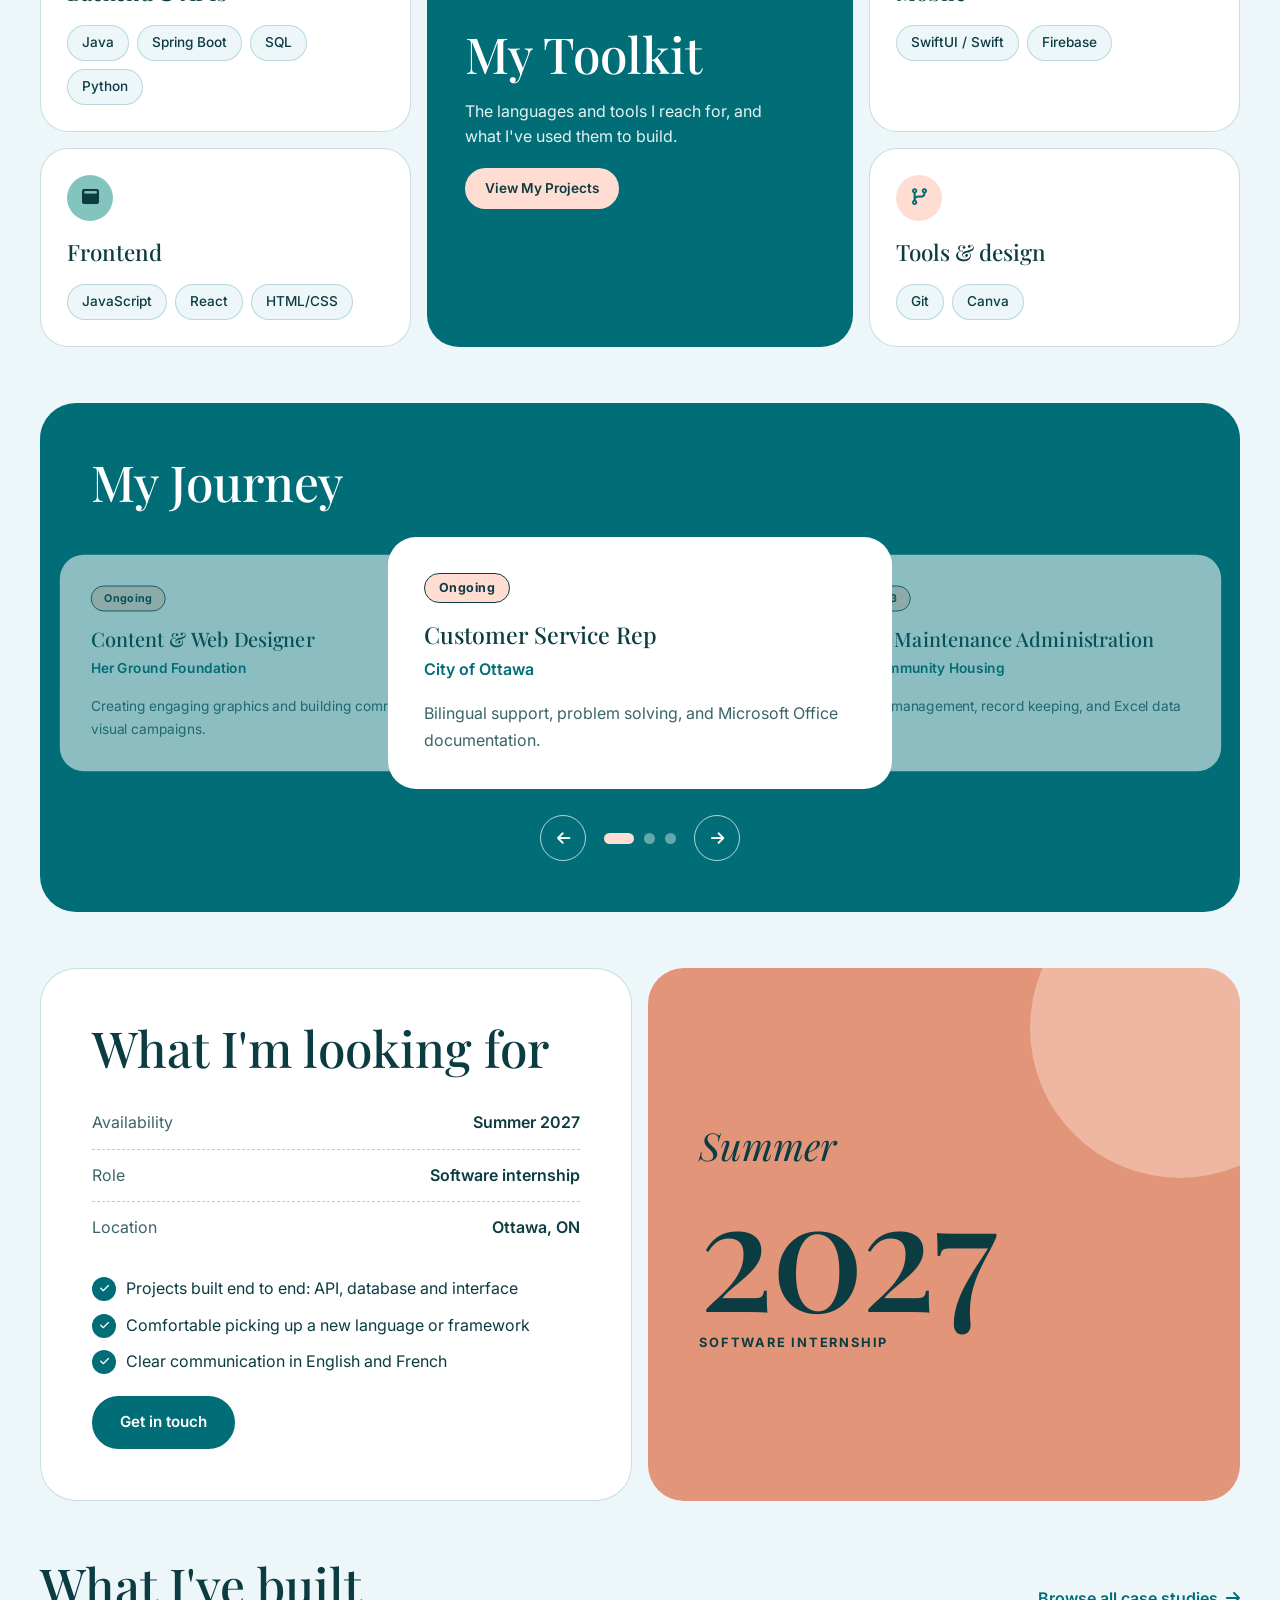
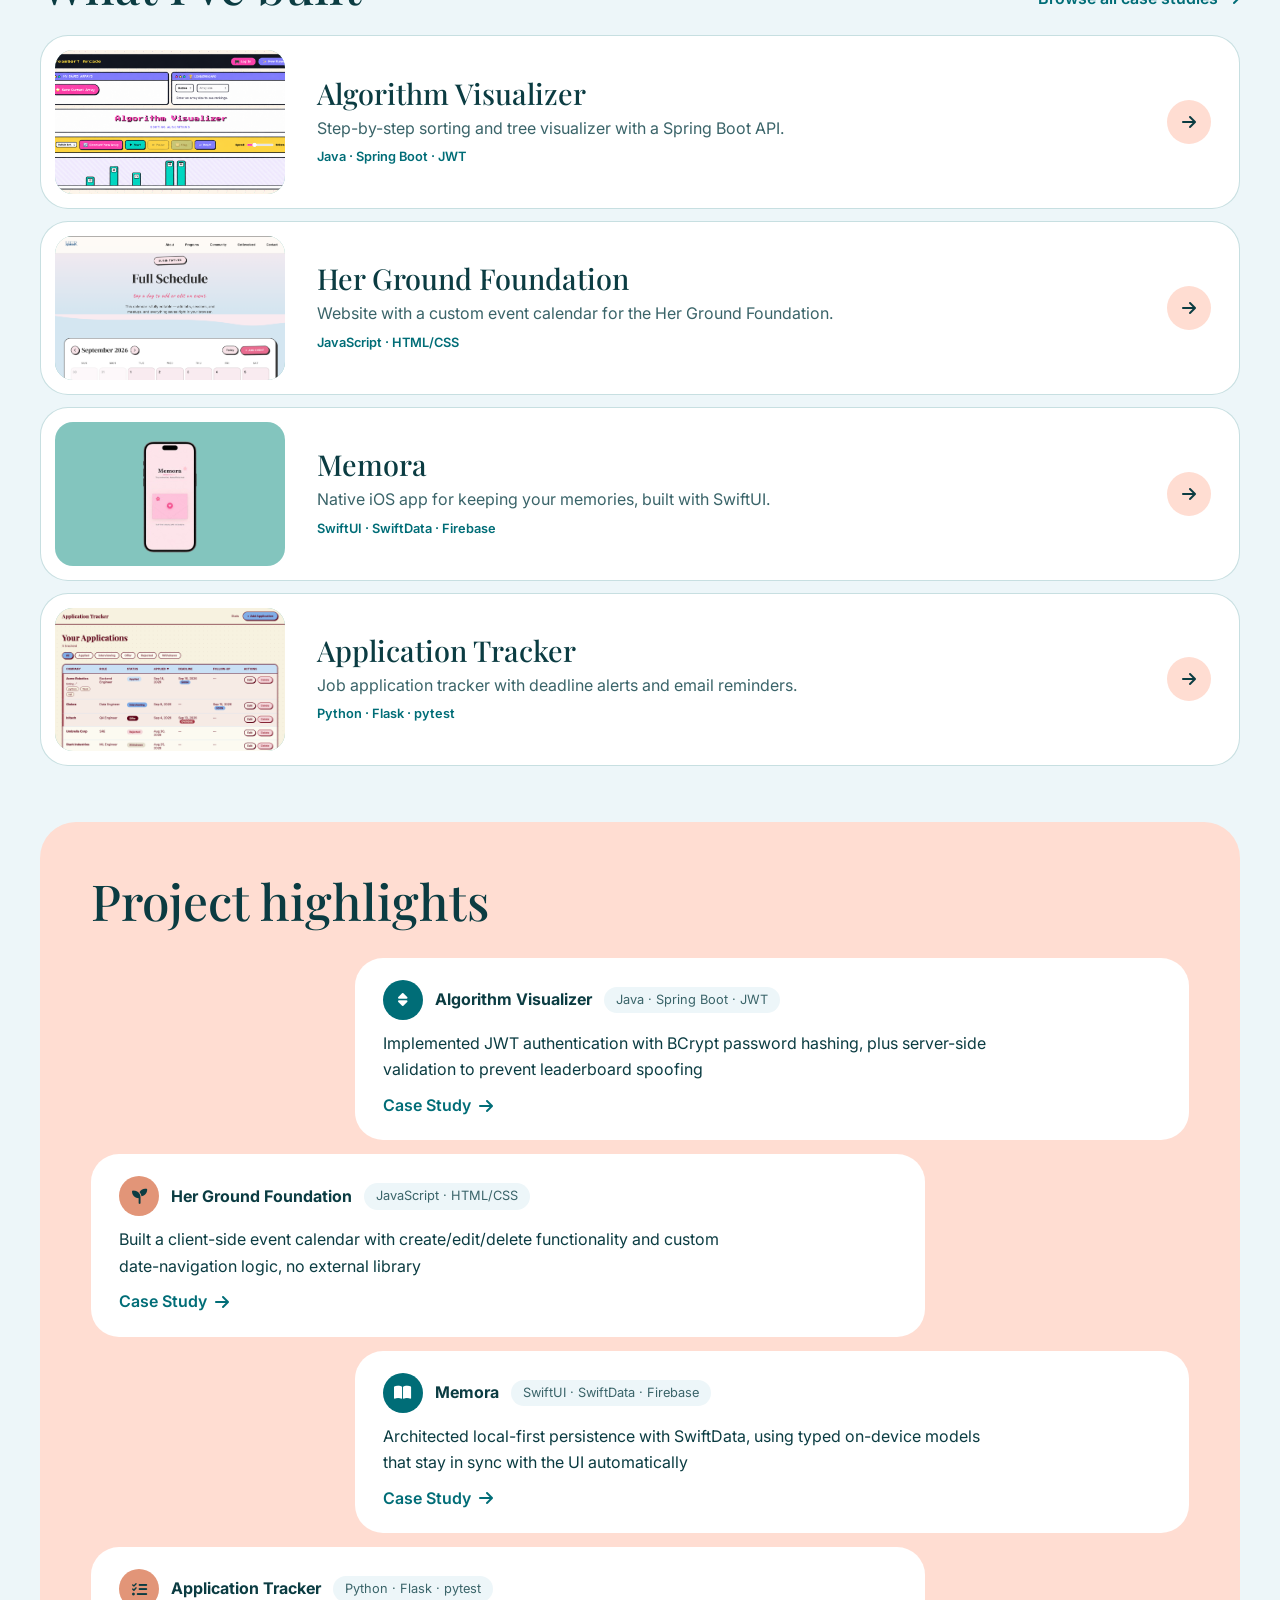
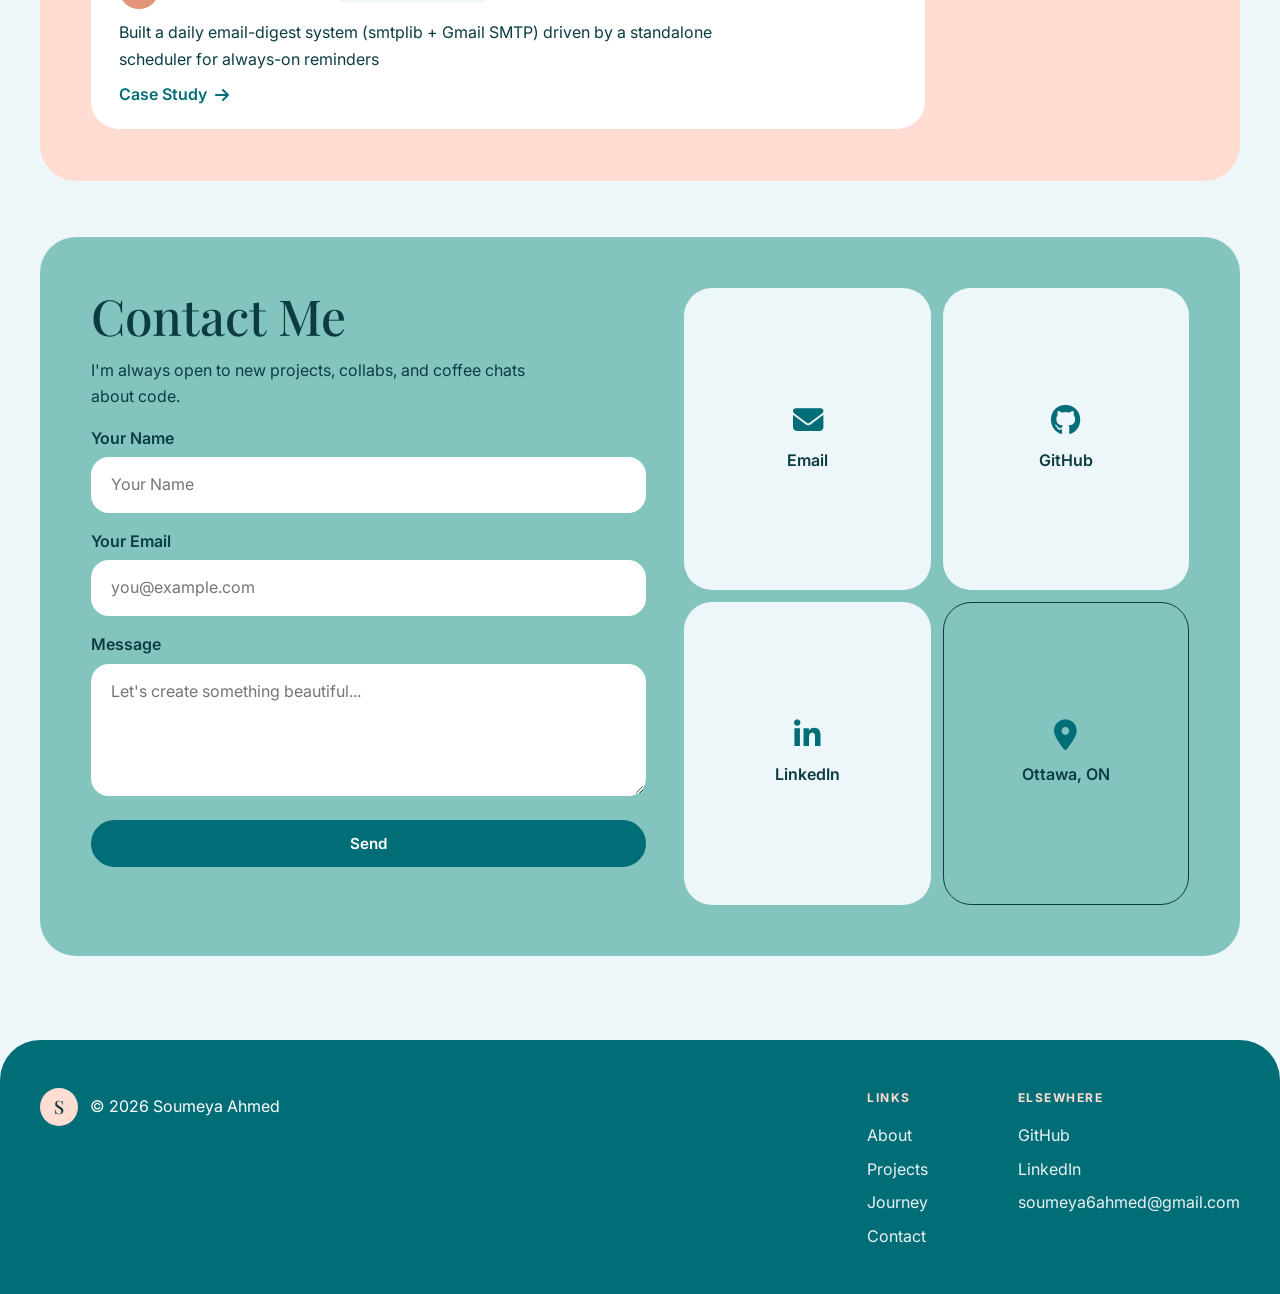
==== commit ca4fb80d: "Removed some picture that were to big and add some smaller one in better position" ====
--- a/index.html
+++ b/index.html
@@ -247,11 +247,43 @@
                 <a href="project.html" class="text-link"><span data-i18n="projects.browseAll">Browse all case studies</span> <i class="fas fa-arrow-right" aria-hidden="true"></i></a>
             </div>
 
-            <div class="mosaic">
-                <a href="Project1.html" class="m-tile"><img src="projects/algo-3.jpg" alt="Algorithm Visualizer, sorting animation screen" loading="lazy"><span class="m-label">Algorithm Visualizer</span></a>
-                <a href="Project2.html" class="m-tile"><img src="projects/herground-1.jpg" alt="Her Ground Foundation website, home page" loading="lazy"><span class="m-label">Her Ground Foundation</span></a>
-                <a href="Project3.html" class="m-tile"><img src="projects/memora-3.jpg" alt="Memora iOS app screens" loading="lazy"><span class="m-label">Memora</span></a>
-                <a href="Project4.html" class="m-tile"><img src="projects/apptracker-1.png" alt="Application Tracker dashboard" loading="lazy"><span class="m-label">Application Tracker</span></a>
+            <div class="proj-list">
+                <a href="Project1.html" class="proj-row">
+                    <img src="projects/algo-3.jpg" alt="Algorithm Visualizer sorting screen" loading="lazy">
+                    <div class="proj-text">
+                        <h3>Algorithm Visualizer</h3>
+                        <p data-i18n="projects.p1">Step-by-step sorting and tree visualizer with a Spring Boot API.</p>
+                        <span class="proj-tags">Java · Spring Boot · JWT</span>
+                    </div>
+                    <span class="proj-go" aria-hidden="true"><i class="fas fa-arrow-right"></i></span>
+                </a>
+                <a href="Project2.html" class="proj-row">
+                    <img src="projects/herground-1.jpg" alt="Her Ground Foundation home page" loading="lazy">
+                    <div class="proj-text">
+                        <h3>Her Ground Foundation</h3>
+                        <p data-i18n="projects.p2">Website with a custom event calendar for the Her Ground Foundation.</p>
+                        <span class="proj-tags">JavaScript · HTML/CSS</span>
+                    </div>
+                    <span class="proj-go" aria-hidden="true"><i class="fas fa-arrow-right"></i></span>
+                </a>
+                <a href="Project3.html" class="proj-row">
+                    <img src="projects/memora-3.jpg" alt="Memora iOS app" loading="lazy">
+                    <div class="proj-text">
+                        <h3>Memora</h3>
+                        <p data-i18n="projects.p3">Native iOS app for keeping your memories, built with SwiftUI.</p>
+                        <span class="proj-tags">SwiftUI · SwiftData · Firebase</span>
+                    </div>
+                    <span class="proj-go" aria-hidden="true"><i class="fas fa-arrow-right"></i></span>
+                </a>
+                <a href="Project4.html" class="proj-row">
+                    <img src="projects/apptracker-1.png" alt="Application Tracker dashboard" loading="lazy">
+                    <div class="proj-text">
+                        <h3>Application Tracker</h3>
+                        <p data-i18n="projects.p4">Job application tracker with deadline alerts and email reminders.</p>
+                        <span class="proj-tags">Python · Flask · pytest</span>
+                    </div>
+                    <span class="proj-go" aria-hidden="true"><i class="fas fa-arrow-right"></i></span>
+                </a>
             </div>
         </div>
     </section>
--- a/style.css
+++ b/style.css
@@ -1174,12 +1174,16 @@
 .big-bottom { text-transform: uppercase; letter-spacing: 0.14em; font-size: 0.8rem; font-weight: 700; margin-top: 12px; }
 
 /* ---------- projects mosaic ---------- */
-.mosaic { display: grid; grid-template-columns: repeat(2, 1fr); gap: 16px; }
-.m-tile { position: relative; overflow: hidden; border-radius: 28px; aspect-ratio: 16 / 9; background: var(--sage); display: block; }
-.m-tile img { width: 100%; height: 100%; object-fit: cover; display: block; transition: transform .5s ease; }
-.m-tile:hover img { transform: scale(1.05); }
-.m-label { position: absolute; left: 12px; bottom: 12px; max-width: calc(100% - 24px); background: rgba(255, 255, 255, 0.94); color: var(--ink); padding: 6px 14px; border-radius: 999px; font-size: 0.8rem; font-weight: 600; transition: background .2s ease, color .2s ease; white-space: nowrap; overflow: hidden; text-overflow: ellipsis; }
-.m-tile:hover .m-label { background: var(--teal); color: #fff; }
+.proj-list { display: flex; flex-direction: column; gap: 12px; }
+.proj-row { display: flex; align-items: center; gap: clamp(16px, 3vw, 32px); background: #fff; border: 1.5px solid var(--line); border-radius: 28px; padding: 14px 28px 14px 14px; transition: border-color .2s ease, transform .2s ease; }
+.proj-row:hover { border-color: var(--teal); transform: translateY(-2px); }
+.proj-row img { width: clamp(150px, 20vw, 230px); aspect-ratio: 16 / 10; object-fit: cover; object-position: top; border-radius: 18px; background: var(--sage); flex: none; }
+.proj-text { flex: 1; min-width: 0; display: flex; flex-direction: column; gap: 6px; }
+.proj-text h3 { font-family: var(--font-serif); font-weight: 500; font-size: clamp(1.3rem, 2.4vw, 1.8rem); line-height: 1.15; }
+.proj-text p { color: var(--ink-soft); }
+.proj-tags { font-size: 0.8rem; font-weight: 600; color: var(--teal); }
+.proj-go { width: 44px; height: 44px; border-radius: 50%; background: var(--peach); color: var(--ink); display: inline-flex; align-items: center; justify-content: center; flex: none; transition: background .2s ease, color .2s ease; }
+.proj-row:hover .proj-go { background: var(--teal); color: #fff; }
 
 /* ---------- highlights (staggered) ---------- */
 .stagger { display: flex; flex-direction: column; gap: 14px; margin-top: 30px; }
@@ -1262,7 +1266,10 @@
     .carousel.is-ready .slide.is-prev { transform: translateX(-12%) scale(0.9); }
     .carousel.is-ready .slide.is-next { transform: translateX(12%) scale(0.9); }
     .stag-card { width: 100%; }
-    .mosaic { grid-template-columns: 1fr; }
+    .proj-row { flex-direction: column; align-items: flex-start; padding: 14px 14px 20px; position: relative; }
+    .proj-row img { width: 100%; }
+    .proj-text { padding: 0 8px; }
+    .proj-go { position: absolute; right: 18px; bottom: 18px; }
 }
 @media (max-width: 560px) {
     .btn-nav { display: none; }
@@ -1304,3 +1311,80 @@
 body .project-stack-category { color: var(--teal); }
 body .project-stack-number { color: var(--sage); }
 .lang-toggle-mobile { align-self: flex-start; }
+
+/* =====================================================================
+   CASE STUDY (restructured): summary strip, problem, built, architecture,
+   and two sections that stay hidden until their text is written.
+   ===================================================================== */
+.case-card { background: #fff; border: 1.5px solid var(--line); border-radius: 36px; padding: clamp(24px, 4vw, 52px); display: flex; flex-direction: column; gap: clamp(26px, 3.4vw, 40px); }
+.case-head { display: flex; flex-direction: column; align-items: flex-start; gap: 12px; }
+.case-title { font-family: var(--font-serif); font-weight: 500; font-size: clamp(2.2rem, 5vw, 3.6rem); line-height: 1.08; }
+.case-lead { font-size: 1.12rem; line-height: 1.75; color: var(--ink); max-width: 70ch; }
+.case-summary { background: var(--ice); border-radius: 28px; padding: clamp(20px, 3vw, 32px); display: grid; grid-template-columns: repeat(auto-fit, minmax(240px, 1fr)); gap: 22px 32px; }
+.case-label { font-family: var(--font-sans); font-size: 0.74rem; letter-spacing: 0.12em; text-transform: uppercase; font-weight: 700; color: var(--teal); margin-bottom: 10px; }
+.case-summary .chips li { background: #fff; }
+.case-summary .chips-tech li { background: var(--peach); border-color: transparent; }
+.case-links { grid-column: 1 / -1; display: flex; flex-wrap: wrap; gap: 10px; padding-top: 6px; border-top: 1.5px dashed var(--line); padding-top: 18px; }
+.btn-ghost.btn-small { padding: 8px 18px; font-size: 0.85rem; }
+.case-block h2 { font-family: var(--font-serif); font-weight: 500; font-size: clamp(1.5rem, 2.6vw, 2rem); margin-bottom: 14px; }
+.case-block > p { line-height: 1.8; color: var(--ink); max-width: 72ch; }
+.case-bullets { list-style: none; display: grid; gap: 12px; max-width: 72ch; }
+.case-bullets li { position: relative; padding-left: 34px; line-height: 1.65; }
+.case-bullets li::before { content: "\f00c"; font-family: "Font Awesome 6 Free"; font-weight: 900; position: absolute; left: 0; top: 2px; width: 24px; height: 24px; border-radius: 50%; background: var(--teal); color: #fff; font-size: 0.62rem; display: inline-flex; align-items: center; justify-content: center; }
+
+.arch { display: grid; gap: 18px; }
+.arch-flow { list-style: none; display: flex; flex-wrap: wrap; gap: 44px; }
+.arch-node { position: relative; flex: 1 1 190px; background: var(--ice); border: 1.5px solid var(--line); border-radius: 22px; padding: 16px 20px; display: flex; flex-direction: column; gap: 4px; }
+.arch-node strong { font-family: var(--font-serif); font-weight: 500; font-size: 1.2rem; color: var(--ink); }
+.arch-node small { color: var(--ink-soft); font-size: 0.85rem; line-height: 1.45; }
+.arch-node:not(:last-child)::after { content: "\f061"; font-family: "Font Awesome 6 Free"; font-weight: 900; position: absolute; right: -32px; top: 50%; transform: translateY(-50%); color: var(--teal); font-size: 0.95rem; }
+.arch-caption { margin-top: 14px; color: var(--ink-soft); font-size: 0.95rem; max-width: 72ch; }
+
+/* text you write yourself: hidden while empty */
+.write-here { white-space: pre-line; }
+.write-block:not(:has(.write-here:not(:empty))) { display: none; }
+
+@media (max-width: 700px) {
+    .arch-flow { flex-direction: column; gap: 38px; }
+    .arch-node:not(:last-child)::after { content: "\f063"; right: auto; left: 50%; top: auto; bottom: -30px; transform: translateX(-50%); }
+}
+
+/* ---------- version tabs (Application Tracker) ---------- */
+.case-tabs { display: flex; flex-wrap: wrap; gap: 8px; padding: 6px; background: var(--ice); border-radius: 999px; align-self: flex-start; }
+.case-tab { border: 0; background: transparent; color: var(--ink); font: inherit; font-weight: 600; font-size: 0.92rem; padding: 10px 20px; border-radius: 999px; cursor: pointer; transition: background .2s ease, color .2s ease; }
+.case-tab:hover { background: var(--peach); }
+.case-tab[aria-selected="true"] { background: var(--teal); color: #fff; }
+.case-panel { display: flex; flex-direction: column; gap: clamp(26px, 3.4vw, 40px); }
+.case-panel[hidden] { display: none; }
+.case-links a[href=""] { display: none; }
+@media (max-width: 560px) { .case-tabs { border-radius: 24px; width: 100%; } .case-tab { flex: 1 1 100%; text-align: center; } }
+.case-links:not(:has(a:not([href=""]))) { display: none; }
+.case-tabs { margin-top: 4px; }
+
+/* ---------- project listing: smaller, calmer pictures ---------- */
+body .project-stack-row .project-stack-card { min-height: 0; margin-bottom: 20px; }
+body .project-stack-row { padding-bottom: 20px; }
+body .project-stack-row .project-stack-images { min-height: 0; height: clamp(170px, 19vw, 240px); }
+body .project-stack-row .project-stack-col-left { width: 38%; }
+body .project-stack-row .project-stack-col-right { width: 62%; }
+body .project-stack-row .project-stack-img,
+body .project-stack-row[data-category] .project-stack-img-tall,
+body .project-stack-row[data-category] .project-stack-img-short,
+body .project-stack-row[data-category] .project-stack-img-full { height: auto !important; min-height: 0 !important; flex: 1 1 0; }
+body .project-stack-row .project-stack-col-left, body .project-stack-row .project-stack-col-right { gap: 12px; }
+body .project-stack-row .project-stack-img img { object-fit: cover; object-position: top center; }
+@media (max-width: 700px) {
+    body .project-stack-row .project-stack-images { height: auto; }
+    body .project-stack-row .project-stack-img { flex: none; height: 150px !important; }
+    body .project-stack-row .project-stack-col-right .project-stack-img { height: 190px !important; }
+}
+body .project-stack-row { height: auto; }
+body .project-stack-row .project-stack-card { position: static; transform: none !important; }
+@media (max-width: 700px) {
+    body .project-stack-row[data-category] .project-stack-img,
+    body .project-stack-row[data-category] .project-stack-img-tall,
+    body .project-stack-row[data-category] .project-stack-img-short { flex: none !important; height: 150px !important; }
+    body .project-stack-row[data-category] .project-stack-img-full { flex: none !important; height: 200px !important; }
+    body .project-stack-row .project-stack-images { height: auto !important; }
+}
+body .project-stack-row .project-stack-card { box-shadow: none !important; }
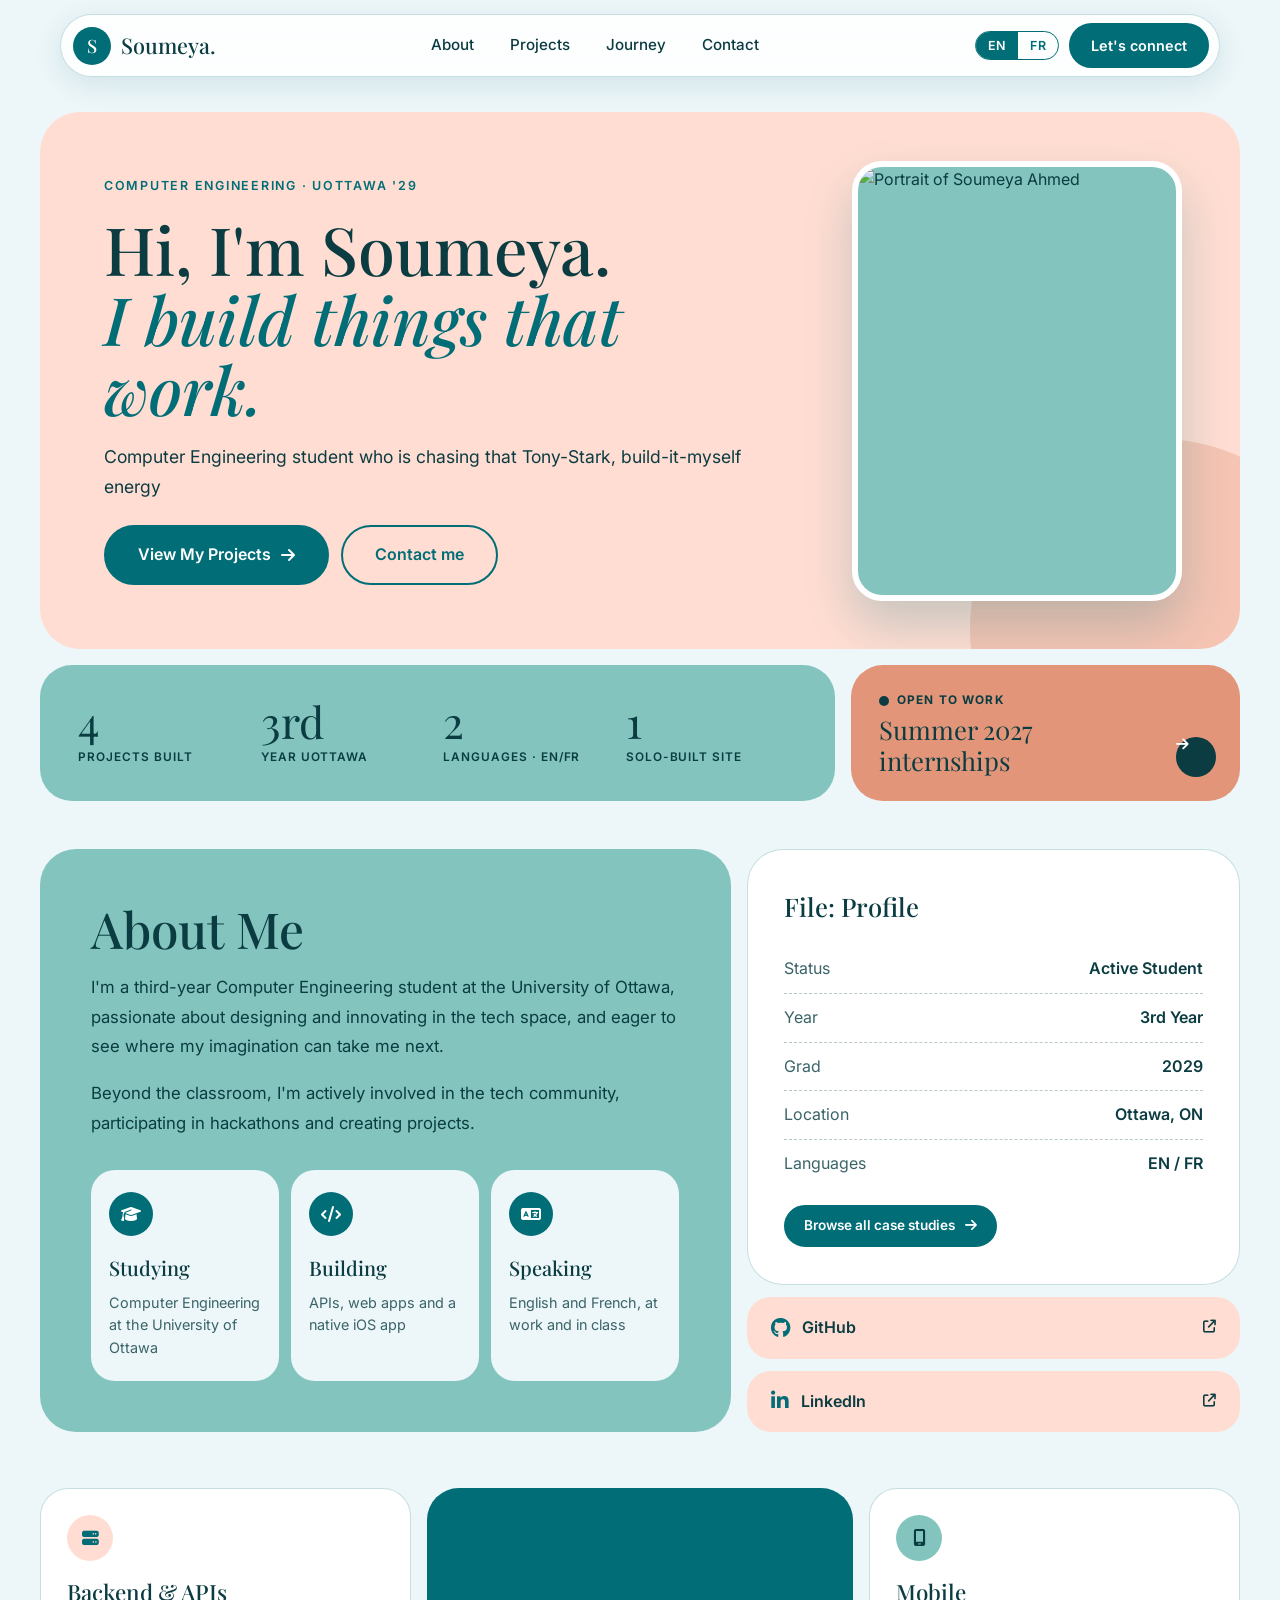
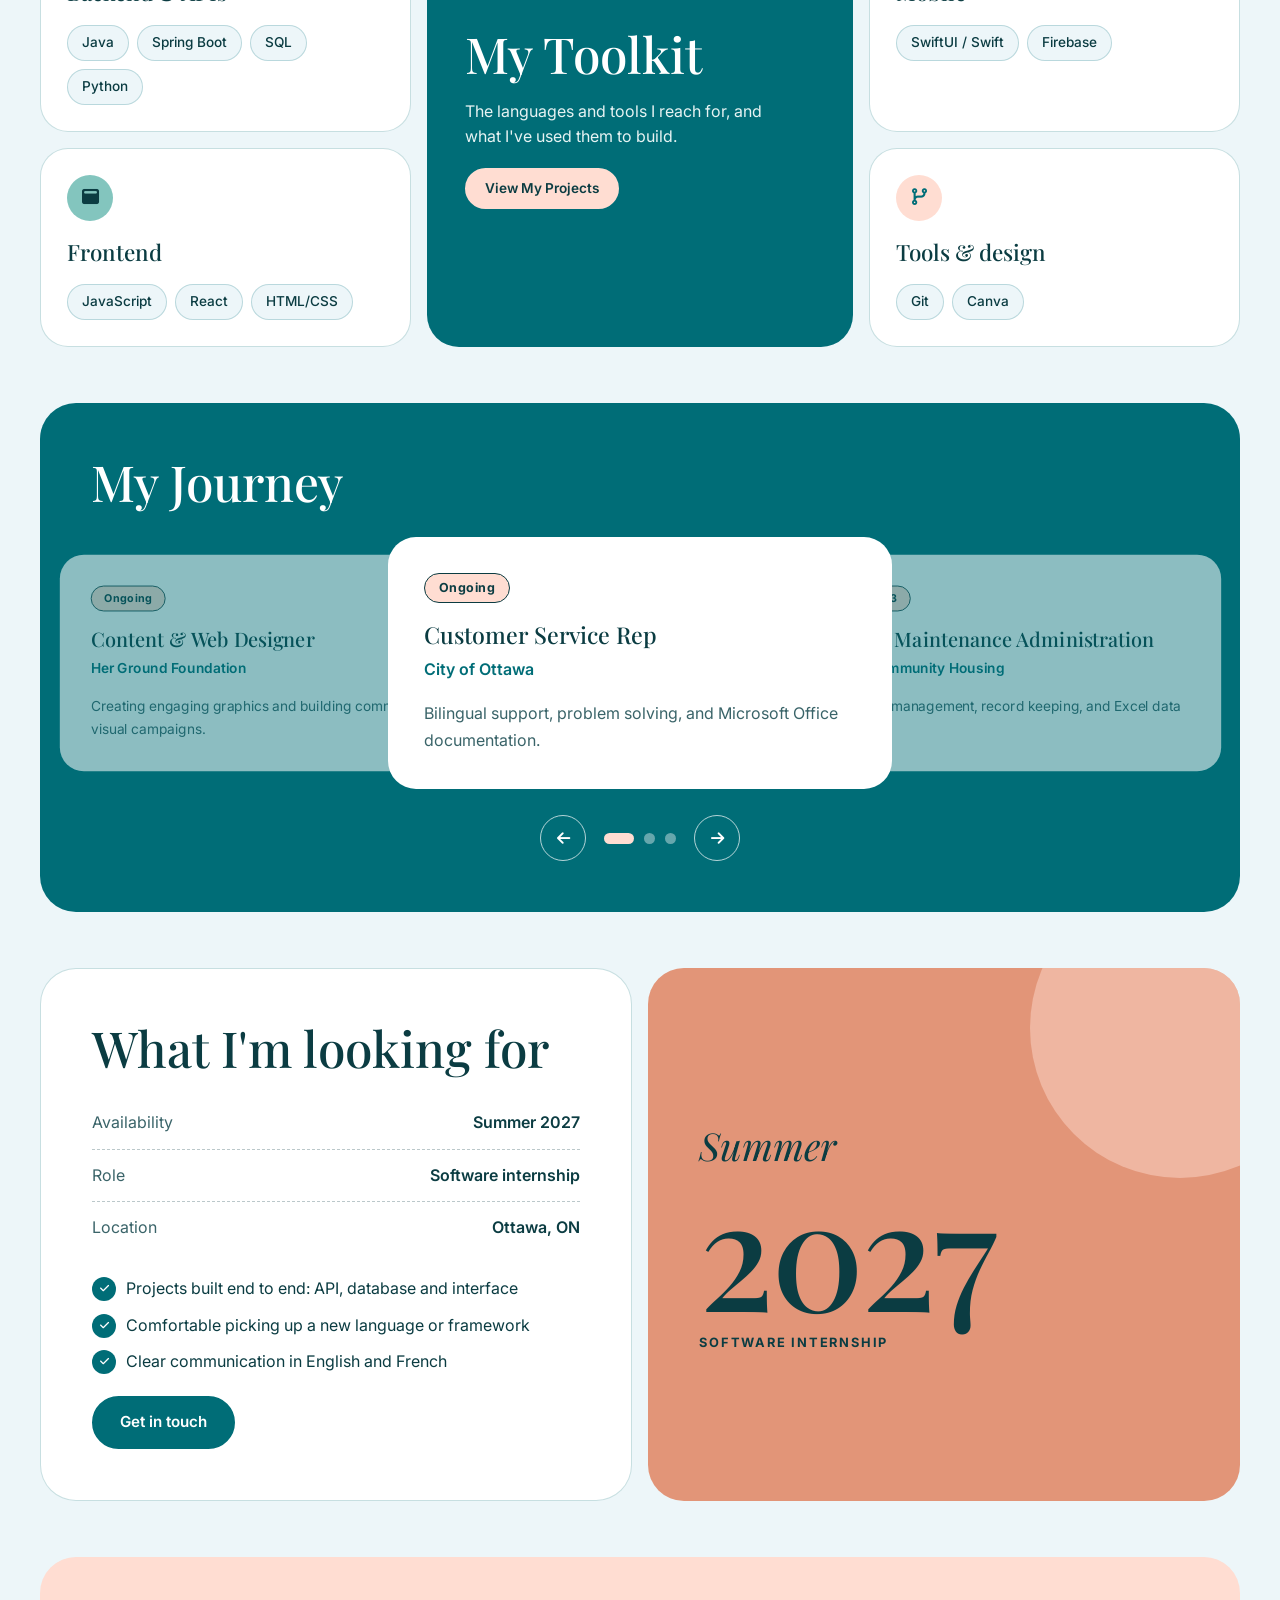
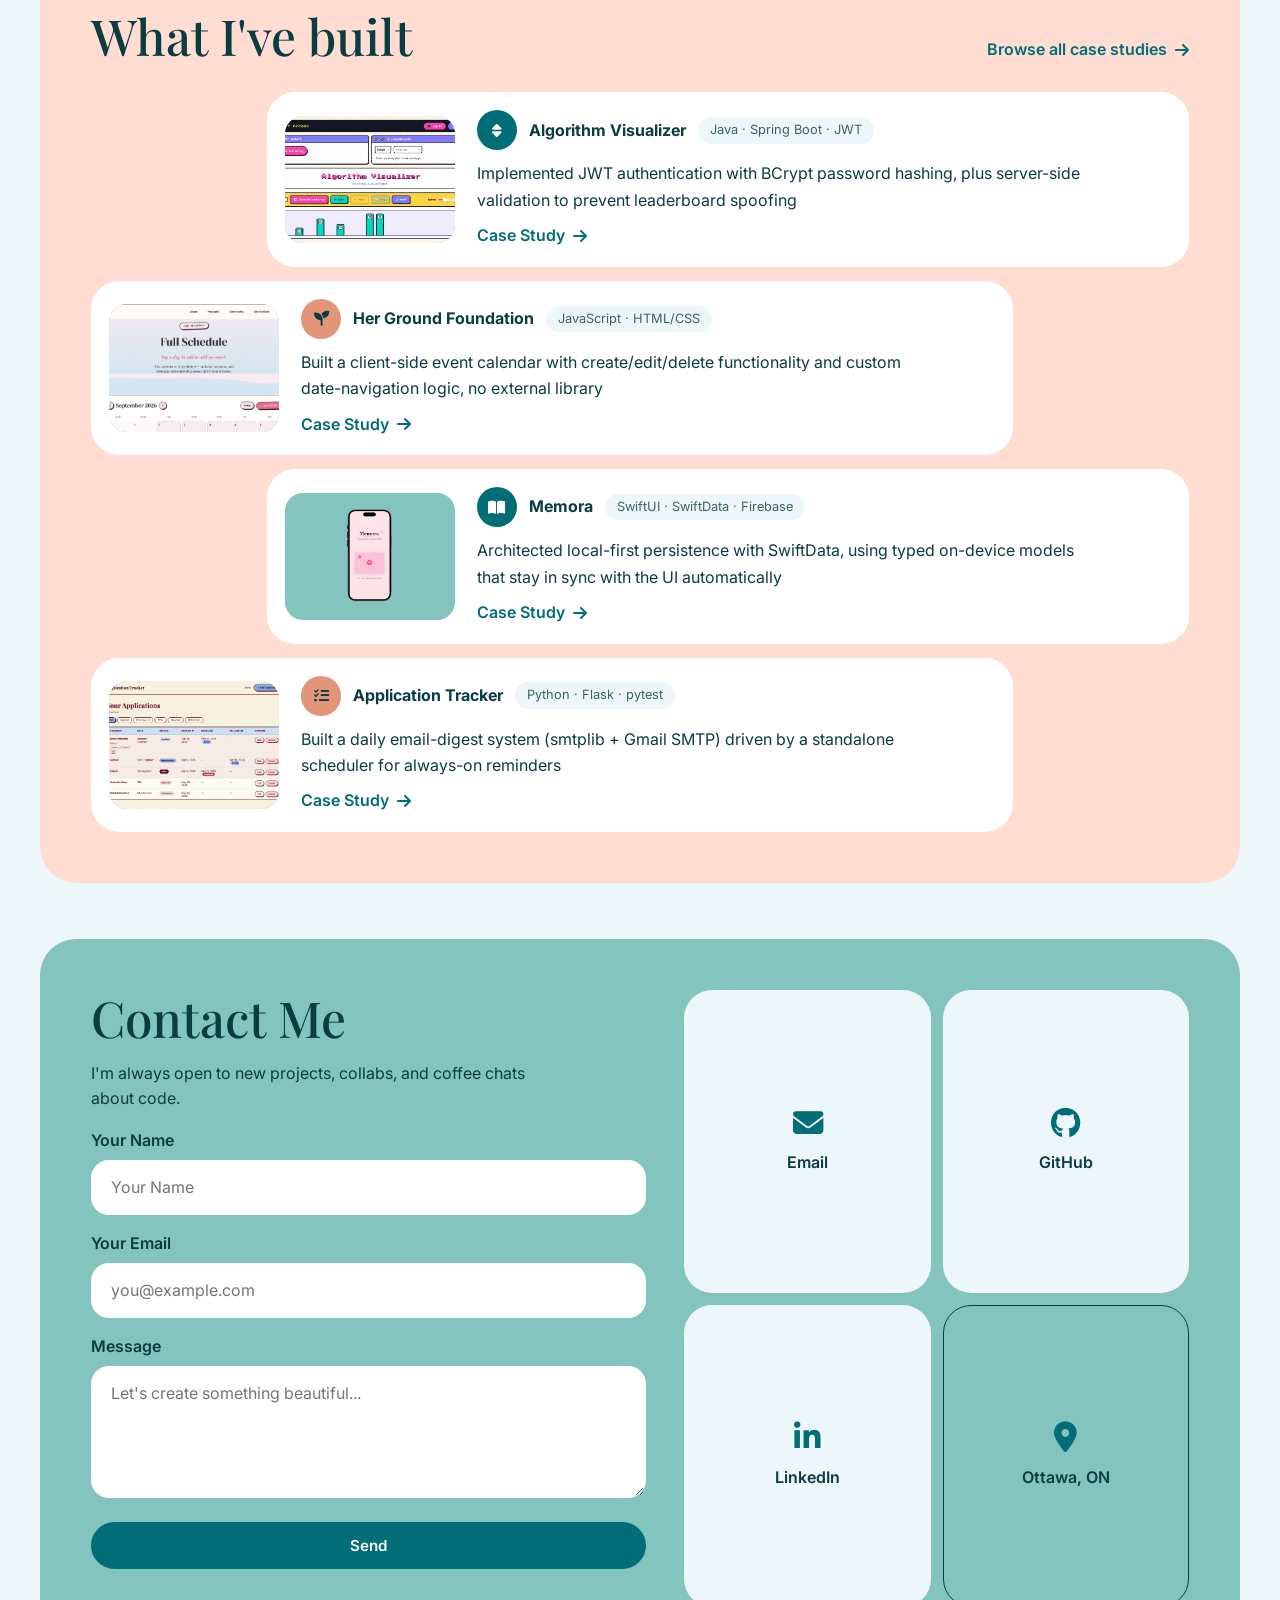
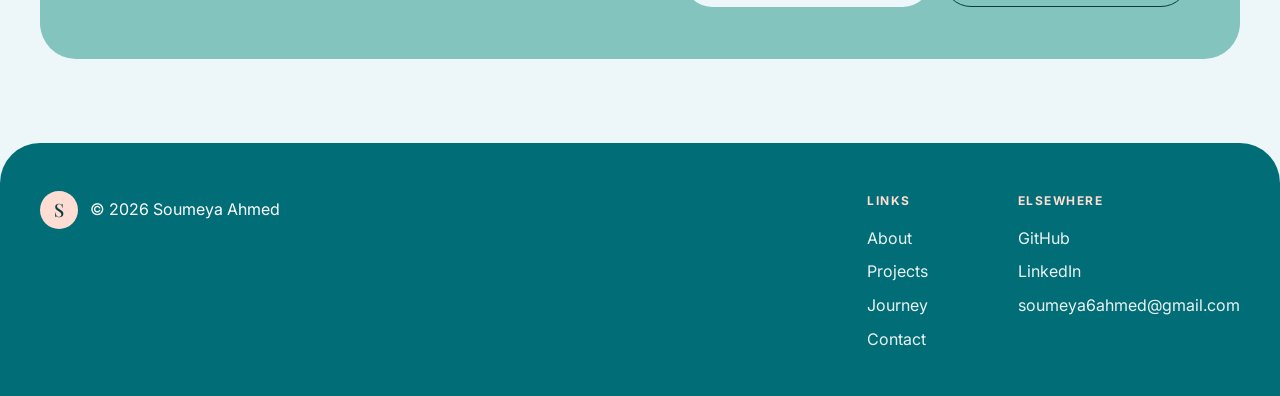
==== commit a5541b29: "Removed a the project highlight section cause it cause to much repitions" ====
--- a/index.html
+++ b/index.html
@@ -239,80 +239,43 @@
         </div>
     </section>
 
-    <!-- ========== PROJECTS (mosaic) ========== -->
-    <section id="projects" class="section projects-section">
-        <div class="wrap">
-            <div class="section-head">
-                <h2 class="section-title" data-i18n="projects.heading">What I've built</h2>
-                <a href="project.html" class="text-link"><span data-i18n="projects.browseAll">Browse all case studies</span> <i class="fas fa-arrow-right" aria-hidden="true"></i></a>
-            </div>
-
-            <div class="proj-list">
-                <a href="Project1.html" class="proj-row">
-                    <img src="projects/algo-3.jpg" alt="Algorithm Visualizer sorting screen" loading="lazy">
-                    <div class="proj-text">
-                        <h3>Algorithm Visualizer</h3>
-                        <p data-i18n="projects.p1">Step-by-step sorting and tree visualizer with a Spring Boot API.</p>
-                        <span class="proj-tags">Java · Spring Boot · JWT</span>
-                    </div>
-                    <span class="proj-go" aria-hidden="true"><i class="fas fa-arrow-right"></i></span>
-                </a>
-                <a href="Project2.html" class="proj-row">
-                    <img src="projects/herground-1.jpg" alt="Her Ground Foundation home page" loading="lazy">
-                    <div class="proj-text">
-                        <h3>Her Ground Foundation</h3>
-                        <p data-i18n="projects.p2">Website with a custom event calendar for the Her Ground Foundation.</p>
-                        <span class="proj-tags">JavaScript · HTML/CSS</span>
-                    </div>
-                    <span class="proj-go" aria-hidden="true"><i class="fas fa-arrow-right"></i></span>
-                </a>
-                <a href="Project3.html" class="proj-row">
-                    <img src="projects/memora-3.jpg" alt="Memora iOS app" loading="lazy">
-                    <div class="proj-text">
-                        <h3>Memora</h3>
-                        <p data-i18n="projects.p3">Native iOS app for keeping your memories, built with SwiftUI.</p>
-                        <span class="proj-tags">SwiftUI · SwiftData · Firebase</span>
-                    </div>
-                    <span class="proj-go" aria-hidden="true"><i class="fas fa-arrow-right"></i></span>
-                </a>
-                <a href="Project4.html" class="proj-row">
-                    <img src="projects/apptracker-1.png" alt="Application Tracker dashboard" loading="lazy">
-                    <div class="proj-text">
-                        <h3>Application Tracker</h3>
-                        <p data-i18n="projects.p4">Job application tracker with deadline alerts and email reminders.</p>
-                        <span class="proj-tags">Python · Flask · pytest</span>
-                    </div>
-                    <span class="proj-go" aria-hidden="true"><i class="fas fa-arrow-right"></i></span>
-                </a>
-            </div>
-        </div>
-    </section>
-
     <!-- ========== HIGHLIGHTS (staggered cards) ========== -->
-    <section id="highlights" class="section highlights-section">
+    <section id="projects" class="section highlights-section">
         <div class="wrap">
             <div class="panel panel-peach highlights-panel">
-                <h2 class="section-title" data-i18n="highlights.title">Project highlights</h2>
+                <div class="section-head"><h2 class="section-title" data-i18n="projects.heading">What I've built</h2><a href="project.html" class="text-link"><span data-i18n="projects.browseAll">Browse all case studies</span> <i class="fas fa-arrow-right" aria-hidden="true"></i></a></div>
                 <div class="stagger">
                     <article class="stag-card sc-1">
+                        <img class="stag-img" src="projects/algo-3.jpg" alt="Algorithm Visualizer sorting screen" loading="lazy">
+                        <div class="stag-body">
                         <div class="stag-meta"><span class="stag-avatar" aria-hidden="true"><i class="fas fa-sort"></i></span><span class="stag-name">Algorithm Visualizer</span><span class="stag-tags">Java · Spring Boot · JWT</span></div>
                         <p data-i18n="project1.highlight3">Implemented JWT authentication with BCrypt password hashing, plus server-side validation to prevent leaderboard spoofing</p>
                         <a href="Project1.html" class="text-link"><span data-i18n="projectlisting.caseStudy">Case Study</span> <i class="fas fa-arrow-right" aria-hidden="true"></i></a>
+                        </div>
                     </article>
                     <article class="stag-card sc-2">
+                        <img class="stag-img" src="projects/herground-1.jpg" alt="Her Ground Foundation home page" loading="lazy">
+                        <div class="stag-body">
                         <div class="stag-meta"><span class="stag-avatar" aria-hidden="true"><i class="fas fa-seedling"></i></span><span class="stag-name">Her Ground Foundation</span><span class="stag-tags">JavaScript · HTML/CSS</span></div>
                         <p data-i18n="project2.highlight1">Built a client-side event calendar with create/edit/delete functionality and custom date-navigation logic, no external library</p>
                         <a href="Project2.html" class="text-link"><span data-i18n="projectlisting.caseStudy">Case Study</span> <i class="fas fa-arrow-right" aria-hidden="true"></i></a>
+                        </div>
                     </article>
                     <article class="stag-card sc-3">
+                        <img class="stag-img" src="projects/memora-3.jpg" alt="Memora iOS app" loading="lazy">
+                        <div class="stag-body">
                         <div class="stag-meta"><span class="stag-avatar" aria-hidden="true"><i class="fas fa-book-open"></i></span><span class="stag-name">Memora</span><span class="stag-tags">SwiftUI · SwiftData · Firebase</span></div>
                         <p data-i18n="project3.highlight1">Architected local-first persistence with SwiftData, using typed on-device models that stay in sync with the UI automatically</p>
                         <a href="Project3.html" class="text-link"><span data-i18n="projectlisting.caseStudy">Case Study</span> <i class="fas fa-arrow-right" aria-hidden="true"></i></a>
+                        </div>
                     </article>
                     <article class="stag-card sc-4">
+                        <img class="stag-img" src="projects/apptracker-1.png" alt="Application Tracker dashboard" loading="lazy">
+                        <div class="stag-body">
                         <div class="stag-meta"><span class="stag-avatar" aria-hidden="true"><i class="fas fa-list-check"></i></span><span class="stag-name">Application Tracker</span><span class="stag-tags">Python · Flask · pytest</span></div>
                         <p data-i18n="project4.highlight2">Built a daily email-digest system (smtplib + Gmail SMTP) driven by a standalone scheduler for always-on reminders</p>
                         <a href="Project4.html" class="text-link"><span data-i18n="projectlisting.caseStudy">Case Study</span> <i class="fas fa-arrow-right" aria-hidden="true"></i></a>
+                        </div>
                     </article>
                 </div>
             </div>
--- a/style.css
+++ b/style.css
@@ -1388,3 +1388,15 @@
     body .project-stack-row .project-stack-images { height: auto !important; }
 }
 body .project-stack-row .project-stack-card { box-shadow: none !important; }
+
+/* ---------- project cards with a small picture beside the highlight ---------- */
+.stag-card { width: 84%; flex-direction: row; align-items: center; gap: 22px; padding: 18px 28px 18px 18px; }
+.stag-img { width: clamp(110px, 14vw, 170px); aspect-ratio: 4 / 3; object-fit: cover; object-position: top; border-radius: 18px; background: var(--sage); flex: none; }
+.stag-body { display: flex; flex-direction: column; align-items: flex-start; gap: 10px; min-width: 0; }
+.highlights-panel .section-head { margin-bottom: 0; }
+.highlights-panel .section-title { color: var(--ink); }
+@media (max-width: 820px) {
+    .stag-card { width: 100%; flex-direction: column; align-items: flex-start; padding: 14px 14px 22px; }
+    .stag-img { width: 100%; aspect-ratio: 16 / 9; }
+    .stag-body { padding: 0 10px; }
+}
